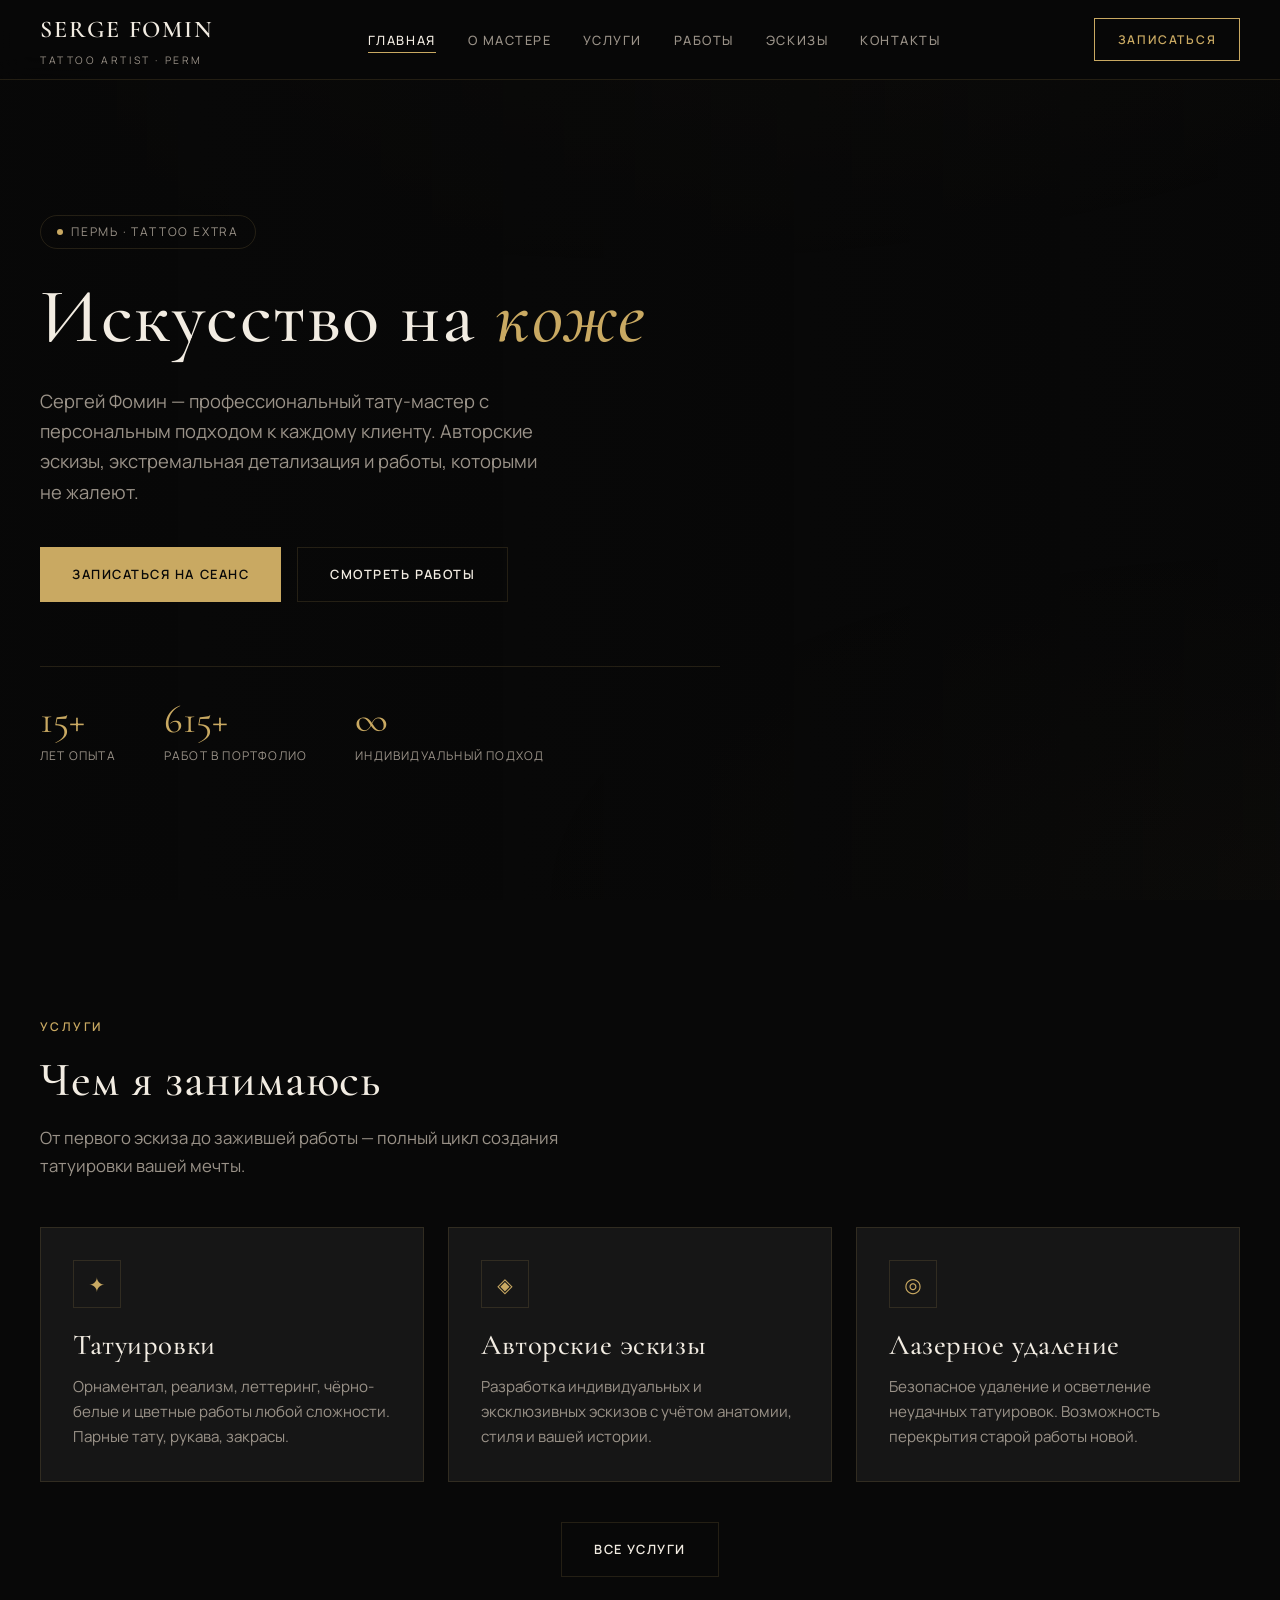
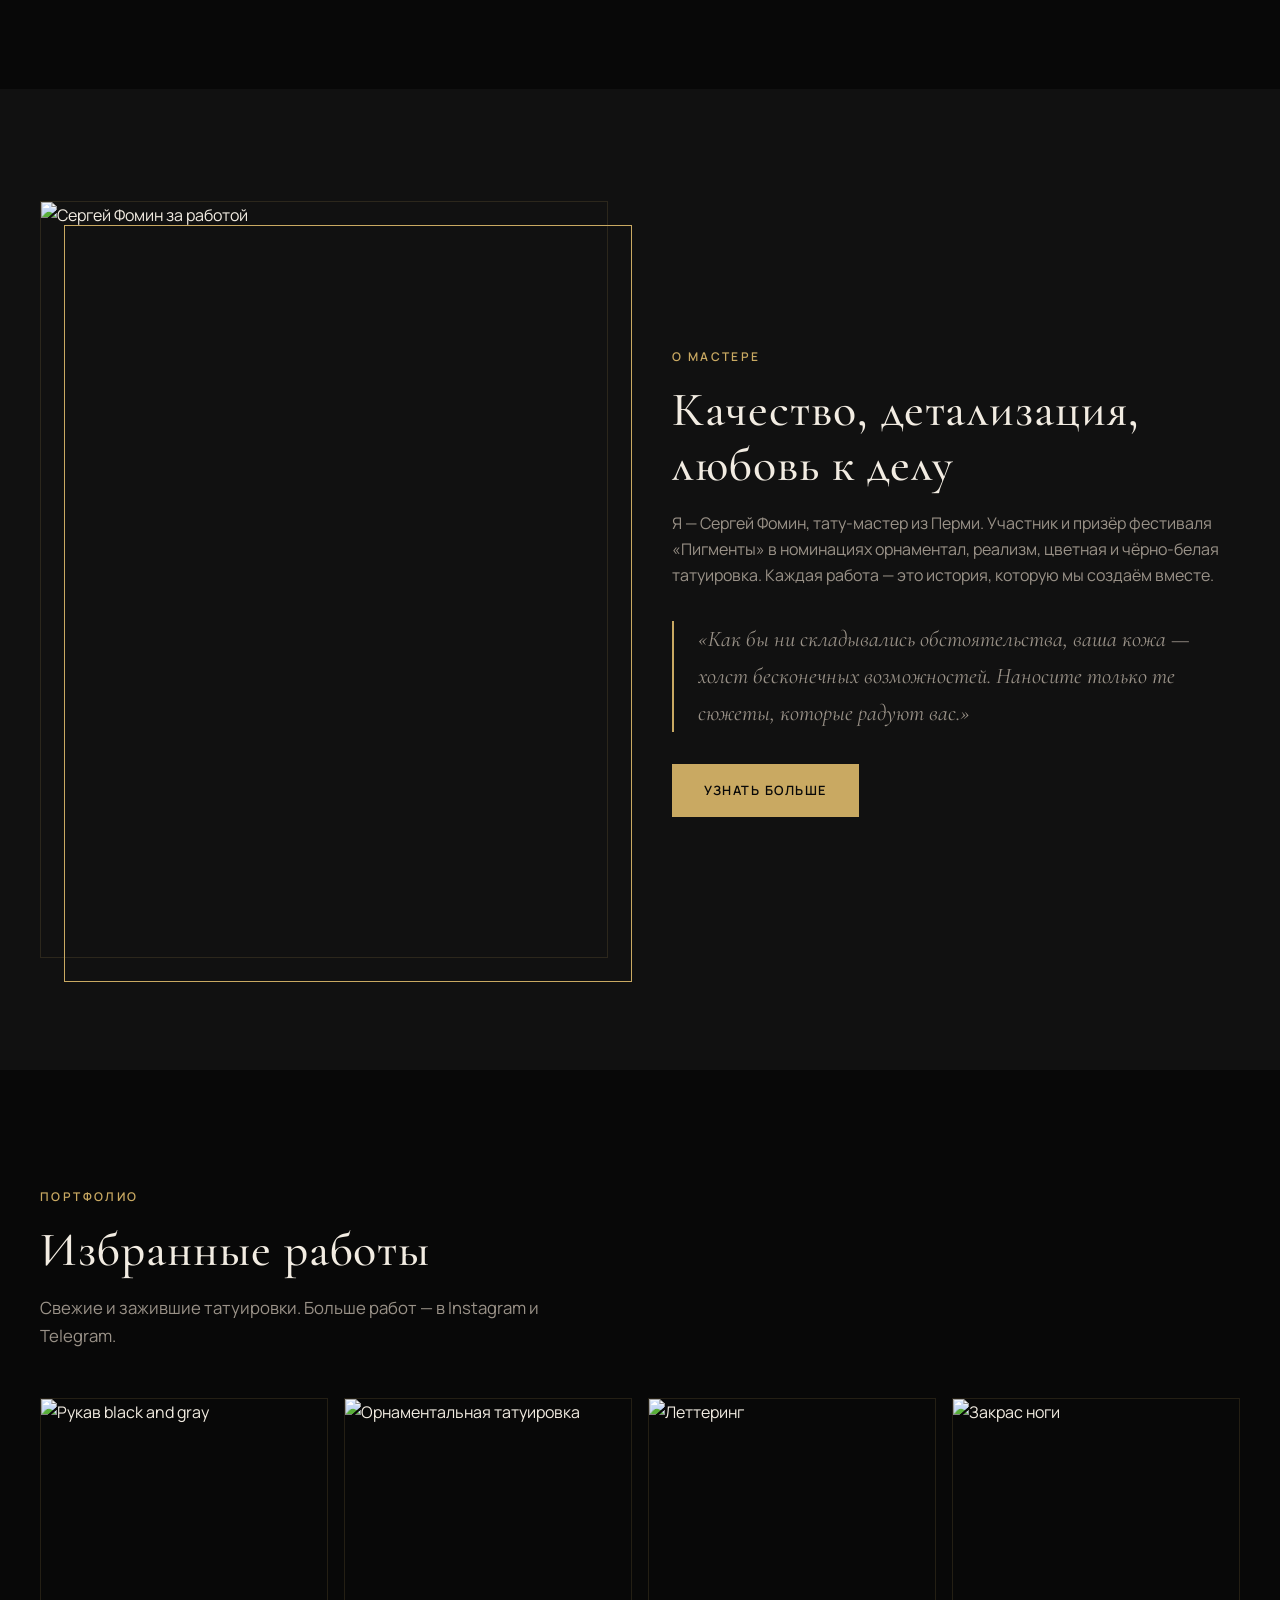
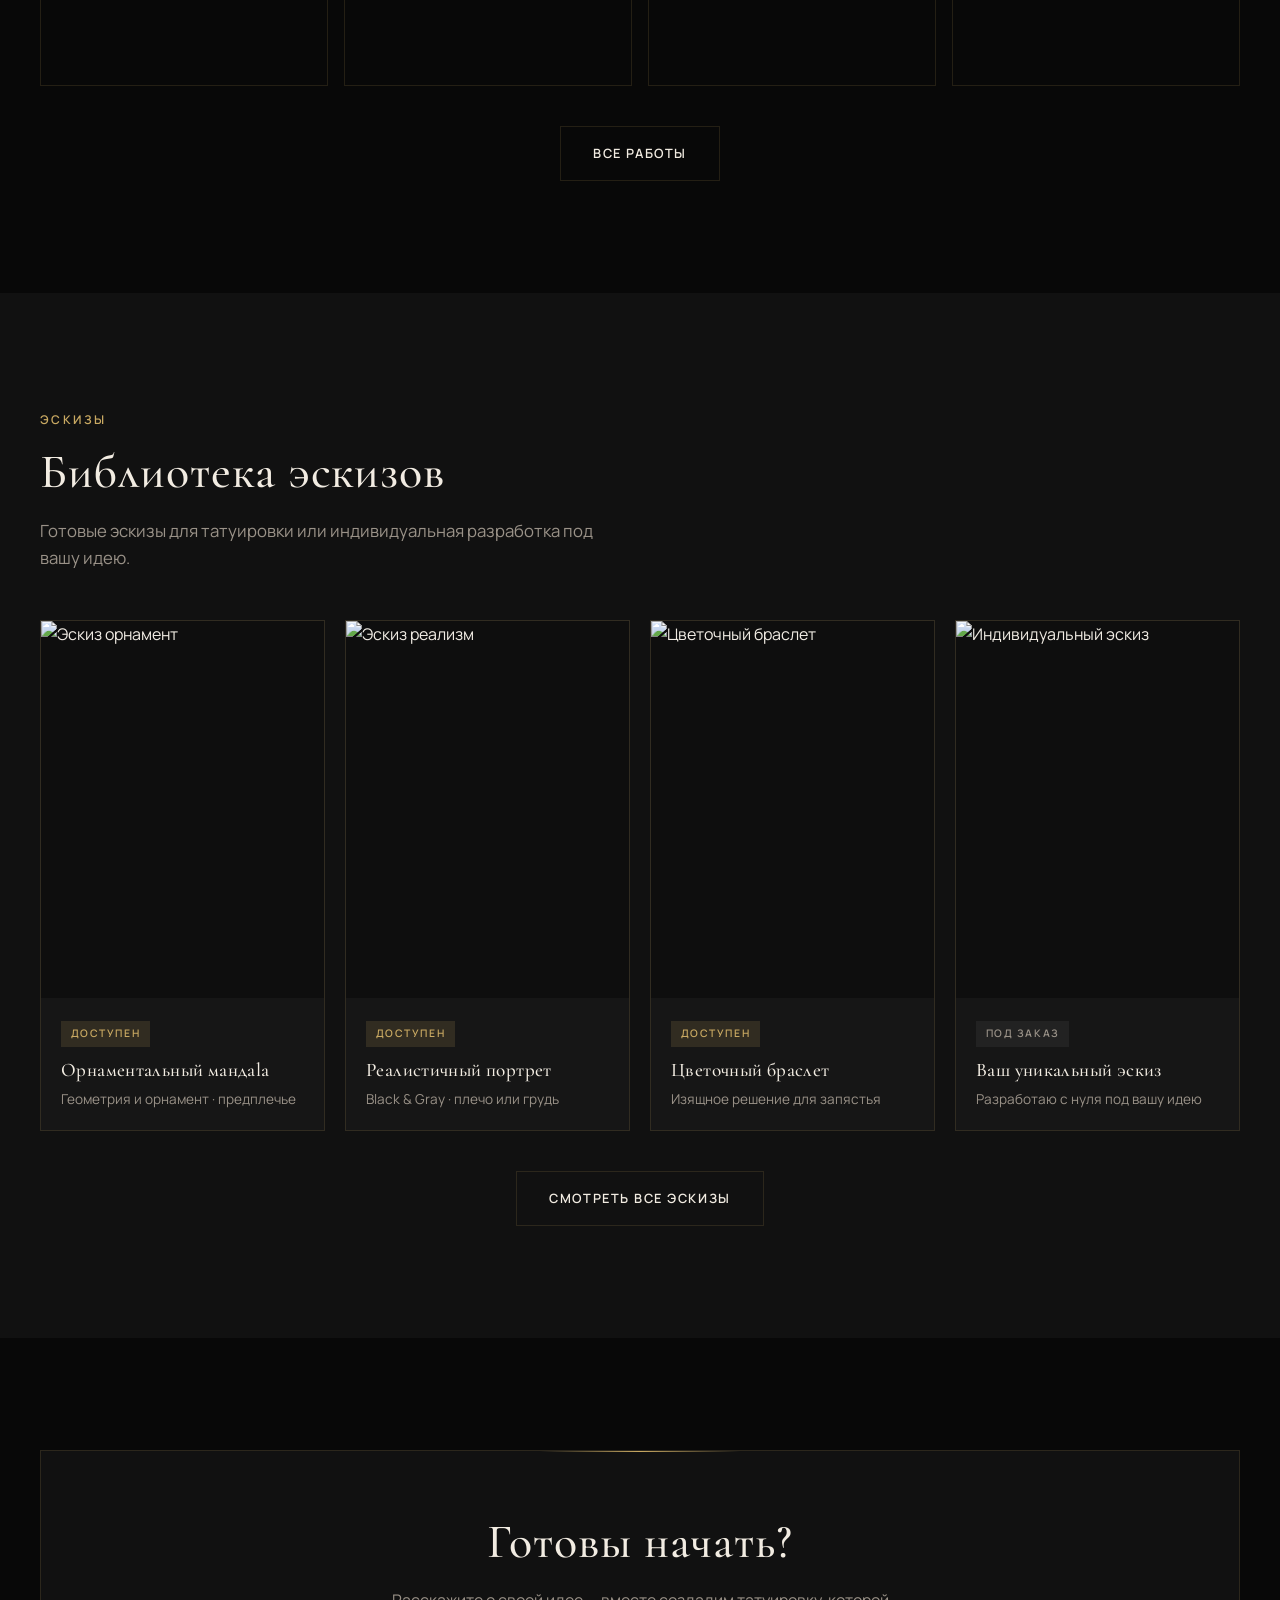
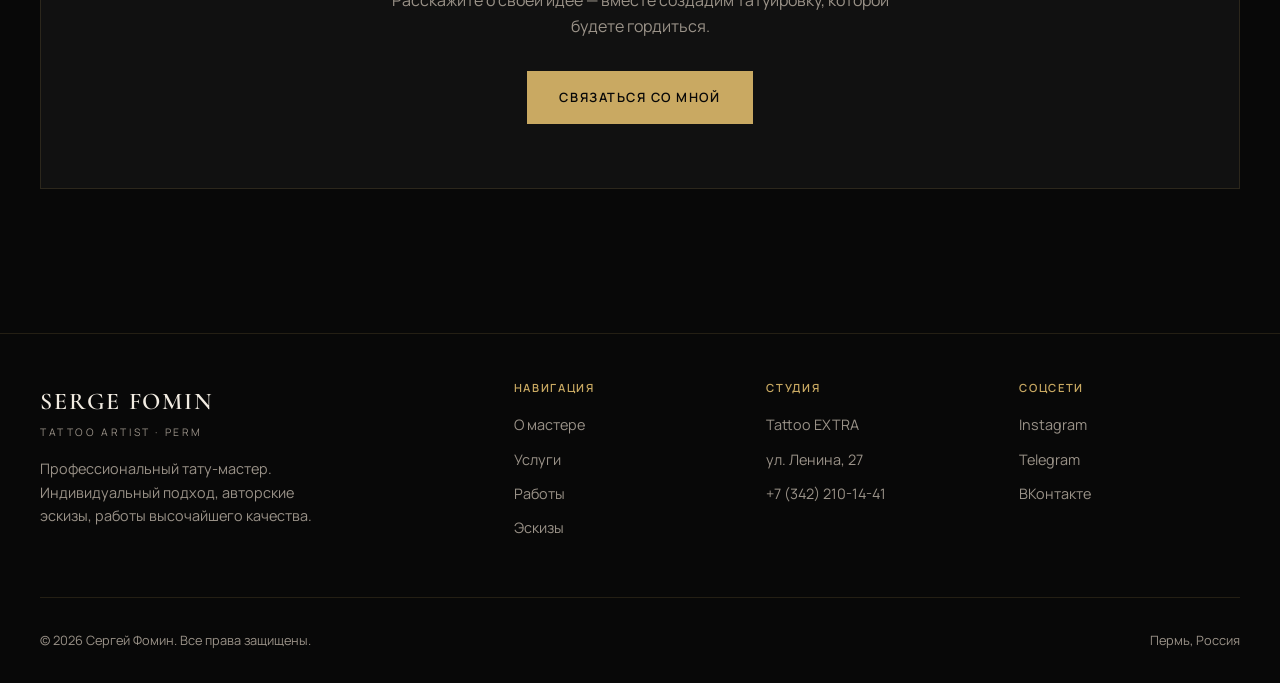
==== index.html @ ffbc303b "Add multi-page portfolio site for tattoo artist Serge Fomin Create a professional static website for" ====
<!DOCTYPE html>
<html lang="ru">
<head>
  <meta charset="UTF-8">
  <meta name="viewport" content="width=device-width, initial-scale=1.0">
  <meta name="description" content="Сергей Фомин — профессиональный тату-мастер в Перми. Индивидуальные эскизы, татуировки любой сложности, лазерное удаление. Студия Tattoo EXTRA.">
  <title>Сергей Фомин — Тату-мастер | Пермь</title>
  <link rel="preconnect" href="https://fonts.googleapis.com">
  <link rel="preconnect" href="https://fonts.gstatic.com" crossorigin>
  <link href="https://fonts.googleapis.com/css2?family=Cormorant+Garamond:ital,wght@0,400;0,500;0,600;1,400&family=Manrope:wght@400;500;600;700&display=swap" rel="stylesheet">
  <link rel="stylesheet" href="css/style.css">
</head>
<body>

  <header class="site-header">
    <div class="container">
      <a href="index.html" class="logo">
        <span class="logo-name">Serge Fomin</span>
        <span class="logo-tagline">Tattoo Artist · Perm</span>
      </a>
      <nav>
        <button class="nav-toggle" aria-label="Меню">
          <span></span><span></span><span></span>
        </button>
        <ul class="nav-list">
          <li><a href="index.html" class="active">Главная</a></li>
          <li><a href="about.html">О мастере</a></li>
          <li><a href="services.html">Услуги</a></li>
          <li><a href="portfolio.html">Работы</a></li>
          <li><a href="sketches.html">Эскизы</a></li>
          <li><a href="contact.html">Контакты</a></li>
        </ul>
      </nav>
      <a href="contact.html" class="header-cta">Записаться</a>
    </div>
  </header>

  <section class="hero">
    <div class="hero-bg">
      <img src="https://images.unsplash.com/photo-1598371839696-5c5bb00bc9b4?w=1920&q=80" alt="Татуировка в процессе">
    </div>
    <div class="container">
      <div class="hero-content fade-in">
        <div class="hero-badge">Пермь · Tattoo EXTRA</div>
        <h1>Искусство на <em>коже</em></h1>
        <p class="hero-text">
          Сергей Фомин — профессиональный тату-мастер с персональным подходом к каждому клиенту.
          Авторские эскизы, экстремальная детализация и работы, которыми не жалеют.
        </p>
        <div class="hero-actions">
          <a href="contact.html" class="btn btn-primary">Записаться на сеанс</a>
          <a href="portfolio.html" class="btn btn-outline">Смотреть работы</a>
        </div>
        <div class="hero-stats">
          <div>
            <div class="stat-value">15+</div>
            <div class="stat-label">Лет опыта</div>
          </div>
          <div>
            <div class="stat-value">615+</div>
            <div class="stat-label">Работ в портфолио</div>
          </div>
          <div>
            <div class="stat-value">∞</div>
            <div class="stat-label">Индивидуальный подход</div>
          </div>
        </div>
      </div>
    </div>
  </section>

  <section class="section">
    <div class="container">
      <div class="section-header fade-in">
        <span class="section-label">Услуги</span>
        <h2>Чем я занимаюсь</h2>
        <p>От первого эскиза до зажившей работы — полный цикл создания татуировки вашей мечты.</p>
      </div>
      <div class="grid-3">
        <article class="card fade-in">
          <div class="card-icon">✦</div>
          <h3>Татуировки</h3>
          <p>Орнаментал, реализм, леттеринг, чёрно-белые и цветные работы любой сложности. Парные тату, рукава, закрасы.</p>
        </article>
        <article class="card fade-in">
          <div class="card-icon">◈</div>
          <h3>Авторские эскизы</h3>
          <p>Разработка индивидуальных и эксклюзивных эскизов с учётом анатомии, стиля и вашей истории.</p>
        </article>
        <article class="card fade-in">
          <div class="card-icon">◎</div>
          <h3>Лазерное удаление</h3>
          <p>Безопасное удаление и осветление неудачных татуировок. Возможность перекрытия старой работы новой.</p>
        </article>
      </div>
      <div style="text-align: center; margin-top: 2.5rem;">
        <a href="services.html" class="btn btn-outline">Все услуги</a>
      </div>
    </div>
  </section>

  <section class="section" style="background: var(--bg-elevated);">
    <div class="container">
      <div class="split-section">
        <div class="split-image fade-in">
          <img src="https://images.unsplash.com/photo-1611501275019-899b78365de5?w=800&q=80" alt="Сергей Фомин за работой">
        </div>
        <div class="split-content fade-in">
          <span class="section-label">О мастере</span>
          <h2>Качество, детализация, любовь к делу</h2>
          <p style="color: var(--text-muted); margin-top: 1rem;">
            Я — Сергей Фомин, тату-мастер из Перми. Участник и призёр фестиваля «Пигменты» в номинациях
            орнаментал, реализм, цветная и чёрно-белая татуировка. Каждая работа — это история,
            которую мы создаём вместе.
          </p>
          <blockquote class="quote">
            «Как бы ни складывались обстоятельства, ваша кожа — холст бесконечных возможностей.
            Наносите только те сюжеты, которые радуют вас.»
          </blockquote>
          <a href="about.html" class="btn btn-primary">Узнать больше</a>
        </div>
      </div>
    </div>
  </section>

  <section class="section">
    <div class="container">
      <div class="section-header fade-in">
        <span class="section-label">Портфолио</span>
        <h2>Избранные работы</h2>
        <p>Свежие и зажившие татуировки. Больше работ — в Instagram и Telegram.</p>
      </div>
      <div class="gallery-grid">
        <div class="gallery-item fade-in" data-lightbox data-caption="Рукав · Black & Gray">
          <img src="https://images.unsplash.com/photo-1562962230-16e4523f36e6?w=600&q=80" alt="Рукав black and gray">
          <div class="gallery-overlay">
            <span class="gallery-tag">Black & Gray</span>
            <span class="gallery-title">Рукав</span>
          </div>
        </div>
        <div class="gallery-item fade-in" data-lightbox data-caption="Орнаментал · Детализация">
          <img src="https://images.unsplash.com/photo-1590246814883-4842a0c1d0b0?w=600&q=80" alt="Орнаментальная татуировка">
          <div class="gallery-overlay">
            <span class="gallery-tag">Орнаментал</span>
            <span class="gallery-title">Экстремальная детализация</span>
          </div>
        </div>
        <div class="gallery-item fade-in" data-lightbox data-caption="Леттеринг · Имена">
          <img src="https://images.unsplash.com/photo-1598371839696-5c5bb00bc9b4?w=600&q=80" alt="Леттеринг">
          <div class="gallery-overlay">
            <span class="gallery-tag">Lettering</span>
            <span class="gallery-title">Именные надписи</span>
          </div>
        </div>
        <div class="gallery-item fade-in" data-lightbox data-caption="Закрас · Cover-up">
          <img src="https://images.unsplash.com/photo-1611501275019-899b78365de5?w=600&q=80" alt="Закрас ноги">
          <div class="gallery-overlay">
            <span class="gallery-tag">Cover-up</span>
            <span class="gallery-title">Атмосферный закрас</span>
          </div>
        </div>
      </div>
      <div style="text-align: center; margin-top: 2.5rem;">
        <a href="portfolio.html" class="btn btn-outline">Все работы</a>
      </div>
    </div>
  </section>

  <section class="section" style="background: var(--bg-elevated);">
    <div class="container">
      <div class="section-header fade-in">
        <span class="section-label">Эскизы</span>
        <h2>Библиотека эскизов</h2>
        <p>Готовые эскизы для татуировки или индивидуальная разработка под вашу идею.</p>
      </div>
      <div class="grid-4">
        <article class="sketch-card fade-in">
          <div class="sketch-card-image">
            <img src="https://images.unsplash.com/photo-1578632767115-351597cf2477?w=400&q=80" alt="Эскиз орнамент">
          </div>
          <div class="sketch-card-body">
            <span class="sketch-status available">Доступен</span>
            <h3>Орнаментальный мандala</h3>
            <p>Геометрия и орнамент · предплечье</p>
          </div>
        </article>
        <article class="sketch-card fade-in">
          <div class="sketch-card-image">
            <img src="https://images.unsplash.com/photo-1618005182384-a83a8bd57fbe?w=400&q=80" alt="Эскиз реализм">
          </div>
          <div class="sketch-card-body">
            <span class="sketch-status available">Доступен</span>
            <h3>Реалистичный портрет</h3>
            <p>Black & Gray · плечо или грудь</p>
          </div>
        </article>
        <article class="sketch-card fade-in">
          <div class="sketch-card-image">
            <img src="https://images.unsplash.com/photo-1558618666-fcd25c85cd64?w=400&q=80" alt="Цветочный браслет">
          </div>
          <div class="sketch-card-body">
            <span class="sketch-status available">Доступен</span>
            <h3>Цветочный браслет</h3>
            <p>Изящное решение для запястья</p>
          </div>
        </article>
        <article class="sketch-card fade-in">
          <div class="sketch-card-image">
            <img src="https://images.unsplash.com/photo-1635070041078-e363dbe005cb?w=400&q=80" alt="Индивидуальный эскиз">
          </div>
          <div class="sketch-card-body">
            <span class="sketch-status custom">Под заказ</span>
            <h3>Ваш уникальный эскиз</h3>
            <p>Разработаю с нуля под вашу идею</p>
          </div>
        </article>
      </div>
      <div style="text-align: center; margin-top: 2.5rem;">
        <a href="sketches.html" class="btn btn-outline">Смотреть все эскизы</a>
      </div>
    </div>
  </section>

  <section class="section">
    <div class="container">
      <div class="cta-banner fade-in">
        <h2>Готовы начать?</h2>
        <p>Расскажите о своей идее — вместе создадим татуировку, которой будете гордиться.</p>
        <a href="contact.html" class="btn btn-primary">Связаться со мной</a>
      </div>
    </div>
  </section>

  <footer class="site-footer">
    <div class="container">
      <div class="footer-grid">
        <div class="footer-brand">
          <a href="index.html" class="logo">
            <span class="logo-name">Serge Fomin</span>
            <span class="logo-tagline">Tattoo Artist · Perm</span>
          </a>
          <p>Профессиональный тату-мастер. Индивидуальный подход, авторские эскизы, работы высочайшего качества.</p>
        </div>
        <div class="footer-col">
          <h4>Навигация</h4>
          <ul>
            <li><a href="about.html">О мастере</a></li>
            <li><a href="services.html">Услуги</a></li>
            <li><a href="portfolio.html">Работы</a></li>
            <li><a href="sketches.html">Эскизы</a></li>
          </ul>
        </div>
        <div class="footer-col">
          <h4>Студия</h4>
          <ul>
            <li><a href="contact.html">Tattoo EXTRA</a></li>
            <li><a href="contact.html">ул. Ленина, 27</a></li>
            <li><a href="tel:+73422101441">+7 (342) 210-14-41</a></li>
          </ul>
        </div>
        <div class="footer-col">
          <h4>Соцсети</h4>
          <ul>
            <li><a href="https://www.instagram.com/sergio_fom" target="_blank" rel="noopener">Instagram</a></li>
            <li><a href="https://t.me/sergio_fom_tattoos" target="_blank" rel="noopener">Telegram</a></li>
            <li><a href="https://m.vk.ru/sergio_fom" target="_blank" rel="noopener">ВКонтакте</a></li>
          </ul>
        </div>
      </div>
      <div class="footer-bottom">
        <span>© 2026 Сергей Фомин. Все права защищены.</span>
        <span>Пермь, Россия</span>
      </div>
    </div>
  </footer>

  <div id="lightbox" class="lightbox">
    <button class="lightbox-close" aria-label="Закрыть">×</button>
    <img src="" alt="">
    <p class="lightbox-caption"></p>
  </div>

  <script src="js/main.js"></script>
</body>
</html>
---- css/style.css ----
/* Serge Fomin — Tattoo Artist Portfolio */

:root {
  --bg: #080808;
  --bg-elevated: #111111;
  --bg-card: #161616;
  --text: #f2ece2;
  --text-muted: #9a9288;
  --accent: #c9a962;
  --accent-light: #dfc88a;
  --accent-dark: #8a7340;
  --border: rgba(201, 169, 98, 0.15);
  --shadow: 0 24px 80px rgba(0, 0, 0, 0.55);
  --radius: 4px;
  --transition: 0.35s cubic-bezier(0.4, 0, 0.2, 1);
  --header-h: 80px;
  --max-w: 1200px;
}

*,
*::before,
*::after {
  box-sizing: border-box;
  margin: 0;
  padding: 0;
}

html {
  scroll-behavior: smooth;
}

body {
  font-family: "Manrope", system-ui, sans-serif;
  background: var(--bg);
  color: var(--text);
  line-height: 1.65;
  font-size: 16px;
  overflow-x: hidden;
}

body::before {
  content: "";
  position: fixed;
  inset: 0;
  background:
    radial-gradient(ellipse 80% 50% at 50% -20%, rgba(201, 169, 98, 0.08), transparent),
    radial-gradient(ellipse 60% 40% at 100% 100%, rgba(201, 169, 98, 0.04), transparent);
  pointer-events: none;
  z-index: -1;
}

img {
  max-width: 100%;
  height: auto;
  display: block;
}

a {
  color: inherit;
  text-decoration: none;
  transition: color var(--transition);
}

a:hover {
  color: var(--accent);
}

h1, h2, h3, h4 {
  font-family: "Cormorant Garamond", Georgia, serif;
  font-weight: 500;
  line-height: 1.15;
  letter-spacing: 0.02em;
}

h1 { font-size: clamp(2.8rem, 6vw, 5rem); }
h2 { font-size: clamp(2rem, 4vw, 3rem); }
h3 { font-size: clamp(1.4rem, 2.5vw, 1.8rem); }

.container {
  width: min(100% - 2.5rem, var(--max-w));
  margin-inline: auto;
}

.section {
  padding: clamp(4rem, 10vw, 7rem) 0;
}

.section-label {
  display: inline-block;
  font-size: 0.75rem;
  font-weight: 600;
  letter-spacing: 0.2em;
  text-transform: uppercase;
  color: var(--accent);
  margin-bottom: 1rem;
}

.section-header {
  margin-bottom: 3rem;
}

.section-header p {
  color: var(--text-muted);
  max-width: 560px;
  margin-top: 1rem;
  font-size: 1.05rem;
}

/* Header */
.site-header {
  position: fixed;
  top: 0;
  left: 0;
  right: 0;
  z-index: 1000;
  height: var(--header-h);
  display: flex;
  align-items: center;
  background: rgba(8, 8, 8, 0.85);
  backdrop-filter: blur(16px);
  border-bottom: 1px solid var(--border);
  transition: background var(--transition);
}

.site-header .container {
  display: flex;
  align-items: center;
  justify-content: space-between;
  gap: 2rem;
}

.logo {
  display: flex;
  flex-direction: column;
  gap: 0.1rem;
}

.logo-name {
  font-family: "Cormorant Garamond", serif;
  font-size: 1.5rem;
  font-weight: 600;
  letter-spacing: 0.08em;
  text-transform: uppercase;
}

.logo-tagline {
  font-size: 0.65rem;
  letter-spacing: 0.25em;
  text-transform: uppercase;
  color: var(--text-muted);
}

.nav-list {
  display: flex;
  align-items: center;
  gap: 2rem;
  list-style: none;
}

.nav-list a {
  font-size: 0.8rem;
  font-weight: 500;
  letter-spacing: 0.12em;
  text-transform: uppercase;
  color: var(--text-muted);
  position: relative;
}

.nav-list a::after {
  content: "";
  position: absolute;
  bottom: -4px;
  left: 0;
  width: 0;
  height: 1px;
  background: var(--accent);
  transition: width var(--transition);
}

.nav-list a:hover,
.nav-list a.active {
  color: var(--text);
}

.nav-list a:hover::after,
.nav-list a.active::after {
  width: 100%;
}

.nav-toggle {
  display: none;
  flex-direction: column;
  gap: 5px;
  background: none;
  border: none;
  cursor: pointer;
  padding: 4px;
}

.nav-toggle span {
  display: block;
  width: 24px;
  height: 1.5px;
  background: var(--text);
  transition: var(--transition);
}

.header-cta {
  display: inline-flex;
  align-items: center;
  gap: 0.5rem;
  padding: 0.65rem 1.4rem;
  background: transparent;
  border: 1px solid var(--accent);
  color: var(--accent);
  font-size: 0.75rem;
  font-weight: 600;
  letter-spacing: 0.15em;
  text-transform: uppercase;
  transition: all var(--transition);
}

.header-cta:hover {
  background: var(--accent);
  color: var(--bg);
}

/* Hero */
.hero {
  min-height: 100vh;
  display: flex;
  align-items: center;
  padding-top: var(--header-h);
  position: relative;
  overflow: hidden;
}

.hero-bg {
  position: absolute;
  inset: 0;
  z-index: -1;
}

.hero-bg img {
  width: 100%;
  height: 100%;
  object-fit: cover;
  opacity: 0.35;
}

.hero-bg::after {
  content: "";
  position: absolute;
  inset: 0;
  background: linear-gradient(
    to right,
    rgba(8, 8, 8, 0.95) 0%,
    rgba(8, 8, 8, 0.7) 50%,
    rgba(8, 8, 8, 0.4) 100%
  );
}

.hero-content {
  max-width: 680px;
}

.hero-badge {
  display: inline-flex;
  align-items: center;
  gap: 0.5rem;
  padding: 0.4rem 1rem;
  border: 1px solid var(--border);
  border-radius: 100px;
  font-size: 0.75rem;
  letter-spacing: 0.15em;
  text-transform: uppercase;
  color: var(--text-muted);
  margin-bottom: 1.5rem;
}

.hero-badge::before {
  content: "";
  width: 6px;
  height: 6px;
  border-radius: 50%;
  background: var(--accent);
}

.hero h1 {
  margin-bottom: 1.5rem;
}

.hero h1 em {
  font-style: italic;
  color: var(--accent);
}

.hero-text {
  font-size: 1.15rem;
  color: var(--text-muted);
  margin-bottom: 2.5rem;
  max-width: 520px;
}

.hero-actions {
  display: flex;
  flex-wrap: wrap;
  gap: 1rem;
}

.btn {
  display: inline-flex;
  align-items: center;
  justify-content: center;
  gap: 0.5rem;
  padding: 1rem 2rem;
  font-size: 0.8rem;
  font-weight: 600;
  letter-spacing: 0.12em;
  text-transform: uppercase;
  border: none;
  cursor: pointer;
  transition: all var(--transition);
}

.btn-primary {
  background: var(--accent);
  color: var(--bg);
}

.btn-primary:hover {
  background: var(--accent-light);
  color: var(--bg);
}

.btn-outline {
  background: transparent;
  border: 1px solid var(--border);
  color: var(--text);
}

.btn-outline:hover {
  border-color: var(--accent);
  color: var(--accent);
}

.hero-stats {
  display: flex;
  gap: 3rem;
  margin-top: 4rem;
  padding-top: 2rem;
  border-top: 1px solid var(--border);
}

.stat-value {
  font-family: "Cormorant Garamond", serif;
  font-size: 2.5rem;
  color: var(--accent);
  line-height: 1;
}

.stat-label {
  font-size: 0.75rem;
  color: var(--text-muted);
  letter-spacing: 0.1em;
  text-transform: uppercase;
  margin-top: 0.4rem;
}

/* Cards & Grid */
.grid-2 {
  display: grid;
  grid-template-columns: repeat(2, 1fr);
  gap: 2rem;
}

.grid-3 {
  display: grid;
  grid-template-columns: repeat(3, 1fr);
  gap: 1.5rem;
}

.grid-4 {
  display: grid;
  grid-template-columns: repeat(4, 1fr);
  gap: 1.25rem;
}

.card {
  background: var(--bg-card);
  border: 1px solid var(--border);
  padding: 2rem;
  transition: all var(--transition);
}

.card:hover {
  border-color: rgba(201, 169, 98, 0.35);
  transform: translateY(-4px);
}

.card-icon {
  width: 48px;
  height: 48px;
  display: flex;
  align-items: center;
  justify-content: center;
  border: 1px solid var(--border);
  color: var(--accent);
  margin-bottom: 1.25rem;
  font-size: 1.25rem;
}

.card h3 {
  margin-bottom: 0.75rem;
}

.card p {
  color: var(--text-muted);
  font-size: 0.95rem;
}

/* Service cards */
.service-card {
  position: relative;
  overflow: hidden;
  padding: 0;
  border: none;
  background: var(--bg-card);
}

.service-card-image {
  aspect-ratio: 4/3;
  overflow: hidden;
}

.service-card-image img {
  width: 100%;
  height: 100%;
  object-fit: cover;
  transition: transform 0.6s ease;
}

.service-card:hover .service-card-image img {
  transform: scale(1.06);
}

.service-card-body {
  padding: 1.75rem;
  border: 1px solid var(--border);
  border-top: none;
}

.service-card-body h3 {
  margin-bottom: 0.5rem;
}

.service-card-body p {
  color: var(--text-muted);
  font-size: 0.9rem;
}

/* Gallery */
.gallery-grid {
  display: grid;
  grid-template-columns: repeat(auto-fill, minmax(280px, 1fr));
  gap: 1rem;
}

.gallery-item {
  position: relative;
  aspect-ratio: 1;
  overflow: hidden;
  cursor: pointer;
  border: 1px solid var(--border);
}

.gallery-item img {
  width: 100%;
  height: 100%;
  object-fit: cover;
  transition: transform 0.5s ease;
}

.gallery-item:hover img {
  transform: scale(1.08);
}

.gallery-overlay {
  position: absolute;
  inset: 0;
  background: linear-gradient(to top, rgba(8, 8, 8, 0.9), transparent 60%);
  display: flex;
  flex-direction: column;
  justify-content: flex-end;
  padding: 1.25rem;
  opacity: 0;
  transition: opacity var(--transition);
}

.gallery-item:hover .gallery-overlay {
  opacity: 1;
}

.gallery-tag {
  font-size: 0.7rem;
  letter-spacing: 0.15em;
  text-transform: uppercase;
  color: var(--accent);
}

.gallery-title {
  font-family: "Cormorant Garamond", serif;
  font-size: 1.2rem;
  margin-top: 0.25rem;
}

/* Filter tabs */
.filter-tabs {
  display: flex;
  flex-wrap: wrap;
  gap: 0.75rem;
  margin-bottom: 2.5rem;
}

.filter-tab {
  padding: 0.55rem 1.25rem;
  background: transparent;
  border: 1px solid var(--border);
  color: var(--text-muted);
  font-size: 0.75rem;
  font-weight: 500;
  letter-spacing: 0.1em;
  text-transform: uppercase;
  cursor: pointer;
  transition: all var(--transition);
}

.filter-tab:hover,
.filter-tab.active {
  border-color: var(--accent);
  color: var(--accent);
  background: rgba(201, 169, 98, 0.08);
}

/* About split */
.split-section {
  display: grid;
  grid-template-columns: 1fr 1fr;
  gap: 4rem;
  align-items: center;
}

.split-image {
  position: relative;
}

.split-image img {
  width: 100%;
  aspect-ratio: 3/4;
  object-fit: cover;
  border: 1px solid var(--border);
}

.split-image::before {
  content: "";
  position: absolute;
  top: 1.5rem;
  left: 1.5rem;
  right: -1.5rem;
  bottom: -1.5rem;
  border: 1px solid var(--accent);
  z-index: -1;
}

.split-content .quote {
  font-family: "Cormorant Garamond", serif;
  font-size: 1.4rem;
  font-style: italic;
  color: var(--text-muted);
  border-left: 2px solid var(--accent);
  padding-left: 1.5rem;
  margin: 2rem 0;
}

.feature-list {
  list-style: none;
  margin-top: 2rem;
}

.feature-list li {
  display: flex;
  align-items: flex-start;
  gap: 1rem;
  padding: 0.75rem 0;
  border-bottom: 1px solid var(--border);
  color: var(--text-muted);
}

.feature-list li::before {
  content: "◆";
  color: var(--accent);
  font-size: 0.5rem;
  margin-top: 0.5rem;
}

/* Awards strip */
.awards-strip {
  display: flex;
  flex-wrap: wrap;
  gap: 1rem;
  margin-top: 2rem;
}

.award-badge {
  padding: 0.5rem 1rem;
  border: 1px solid var(--border);
  font-size: 0.75rem;
  letter-spacing: 0.08em;
  color: var(--text-muted);
}

.award-badge strong {
  color: var(--accent);
  font-weight: 600;
}

/* Sketch cards */
.sketch-card {
  background: var(--bg-card);
  border: 1px solid var(--border);
  overflow: hidden;
  transition: all var(--transition);
}

.sketch-card:hover {
  border-color: rgba(201, 169, 98, 0.4);
}

.sketch-card-image {
  aspect-ratio: 3/4;
  overflow: hidden;
  background: #0e0e0e;
}

.sketch-card-image img {
  width: 100%;
  height: 100%;
  object-fit: cover;
  filter: grayscale(20%);
  transition: filter var(--transition);
}

.sketch-card:hover .sketch-card-image img {
  filter: grayscale(0%);
}

.sketch-card-body {
  padding: 1.25rem;
}

.sketch-status {
  display: inline-block;
  font-size: 0.65rem;
  font-weight: 600;
  letter-spacing: 0.15em;
  text-transform: uppercase;
  padding: 0.3rem 0.6rem;
  margin-bottom: 0.75rem;
}

.sketch-status.available {
  background: rgba(201, 169, 98, 0.15);
  color: var(--accent);
}

.sketch-status.custom {
  background: rgba(255, 255, 255, 0.05);
  color: var(--text-muted);
}

.sketch-card h3 {
  font-size: 1.2rem;
  margin-bottom: 0.4rem;
}

.sketch-card p {
  font-size: 0.85rem;
  color: var(--text-muted);
}

/* Process steps */
.process-steps {
  display: grid;
  grid-template-columns: repeat(4, 1fr);
  gap: 0;
  counter-reset: step;
}

.process-step {
  padding: 2rem;
  border: 1px solid var(--border);
  position: relative;
  counter-increment: step;
}

.process-step::before {
  content: counter(step, decimal-leading-zero);
  font-family: "Cormorant Garamond", serif;
  font-size: 2.5rem;
  color: var(--accent);
  opacity: 0.4;
  display: block;
  margin-bottom: 1rem;
}

.process-step h3 {
  font-size: 1.1rem;
  margin-bottom: 0.5rem;
}

.process-step p {
  font-size: 0.85rem;
  color: var(--text-muted);
}

/* Contact */
.contact-grid {
  display: grid;
  grid-template-columns: 1fr 1fr;
  gap: 3rem;
}

.contact-info-block {
  margin-bottom: 2rem;
}

.contact-info-block h3 {
  font-size: 0.75rem;
  letter-spacing: 0.15em;
  text-transform: uppercase;
  color: var(--accent);
  margin-bottom: 0.75rem;
}

.contact-info-block p,
.contact-info-block a {
  font-size: 1.1rem;
}

.contact-info-block .muted {
  color: var(--text-muted);
  font-size: 0.9rem;
  margin-top: 0.25rem;
}

.social-links {
  display: flex;
  gap: 1rem;
  flex-wrap: wrap;
  margin-top: 2rem;
}

.social-link {
  display: inline-flex;
  align-items: center;
  gap: 0.6rem;
  padding: 0.85rem 1.5rem;
  border: 1px solid var(--border);
  font-size: 0.8rem;
  font-weight: 500;
  letter-spacing: 0.08em;
  transition: all var(--transition);
}

.social-link:hover {
  border-color: var(--accent);
  background: rgba(201, 169, 98, 0.08);
  color: var(--text);
}

.social-link svg {
  width: 18px;
  height: 18px;
  fill: currentColor;
}

.contact-form {
  background: var(--bg-card);
  border: 1px solid var(--border);
  padding: 2.5rem;
}

.form-group {
  margin-bottom: 1.25rem;
}

.form-group label {
  display: block;
  font-size: 0.75rem;
  font-weight: 600;
  letter-spacing: 0.1em;
  text-transform: uppercase;
  color: var(--text-muted);
  margin-bottom: 0.5rem;
}

.form-group input,
.form-group textarea,
.form-group select {
  width: 100%;
  padding: 0.85rem 1rem;
  background: var(--bg);
  border: 1px solid var(--border);
  color: var(--text);
  font-family: inherit;
  font-size: 0.95rem;
  transition: border-color var(--transition);
}

.form-group input:focus,
.form-group textarea:focus,
.form-group select:focus {
  outline: none;
  border-color: var(--accent);
}

.form-group textarea {
  min-height: 120px;
  resize: vertical;
}

.form-note {
  font-size: 0.8rem;
  color: var(--text-muted);
  margin-top: 1rem;
}

/* Page hero (inner pages) */
.page-hero {
  padding: calc(var(--header-h) + 4rem) 0 3rem;
  border-bottom: 1px solid var(--border);
}

.page-hero h1 {
  margin-bottom: 1rem;
}

.page-hero p {
  color: var(--text-muted);
  max-width: 600px;
  font-size: 1.1rem;
}

.breadcrumb {
  display: flex;
  gap: 0.5rem;
  font-size: 0.75rem;
  letter-spacing: 0.1em;
  text-transform: uppercase;
  color: var(--text-muted);
  margin-bottom: 1.5rem;
}

.breadcrumb a:hover {
  color: var(--accent);
}

.breadcrumb span {
  color: var(--accent);
}

/* CTA Banner */
.cta-banner {
  background: var(--bg-elevated);
  border: 1px solid var(--border);
  padding: clamp(2.5rem, 6vw, 4rem);
  text-align: center;
  position: relative;
  overflow: hidden;
}

.cta-banner::before {
  content: "";
  position: absolute;
  top: 0;
  left: 50%;
  transform: translateX(-50%);
  width: 200px;
  height: 1px;
  background: linear-gradient(to right, transparent, var(--accent), transparent);
}

.cta-banner h2 {
  margin-bottom: 1rem;
}

.cta-banner p {
  color: var(--text-muted);
  max-width: 500px;
  margin: 0 auto 2rem;
}

/* Footer */
.site-footer {
  border-top: 1px solid var(--border);
  padding: 3rem 0 2rem;
  margin-top: 2rem;
}

.footer-grid {
  display: grid;
  grid-template-columns: 2fr 1fr 1fr 1fr;
  gap: 2rem;
  margin-bottom: 3rem;
}

.footer-brand p {
  color: var(--text-muted);
  font-size: 0.9rem;
  margin-top: 1rem;
  max-width: 280px;
}

.footer-col h4 {
  font-family: "Manrope", sans-serif;
  font-size: 0.7rem;
  font-weight: 600;
  letter-spacing: 0.15em;
  text-transform: uppercase;
  color: var(--accent);
  margin-bottom: 1rem;
}

.footer-col ul {
  list-style: none;
}

.footer-col li {
  margin-bottom: 0.5rem;
}

.footer-col a {
  font-size: 0.9rem;
  color: var(--text-muted);
}

.footer-col a:hover {
  color: var(--text);
}

.footer-bottom {
  display: flex;
  justify-content: space-between;
  align-items: center;
  padding-top: 2rem;
  border-top: 1px solid var(--border);
  font-size: 0.8rem;
  color: var(--text-muted);
}

/* Lightbox */
.lightbox {
  position: fixed;
  inset: 0;
  z-index: 2000;
  background: rgba(0, 0, 0, 0.95);
  display: flex;
  align-items: center;
  justify-content: center;
  opacity: 0;
  visibility: hidden;
  transition: all var(--transition);
}

.lightbox.active {
  opacity: 1;
  visibility: visible;
}

.lightbox img {
  max-width: 90vw;
  max-height: 85vh;
  object-fit: contain;
}

.lightbox-close {
  position: absolute;
  top: 2rem;
  right: 2rem;
  background: none;
  border: 1px solid var(--border);
  color: var(--text);
  width: 48px;
  height: 48px;
  font-size: 1.5rem;
  cursor: pointer;
  transition: all var(--transition);
}

.lightbox-close:hover {
  border-color: var(--accent);
  color: var(--accent);
}

.lightbox-caption {
  position: absolute;
  bottom: 2rem;
  left: 50%;
  transform: translateX(-50%);
  text-align: center;
  color: var(--text-muted);
  font-size: 0.9rem;
}

/* Animations */
.fade-in {
  opacity: 0;
  transform: translateY(24px);
  transition: opacity 0.7s ease, transform 0.7s ease;
}

.fade-in.visible {
  opacity: 1;
  transform: translateY(0);
}

/* Responsive */
@media (max-width: 1024px) {
  .grid-4 { grid-template-columns: repeat(2, 1fr); }
  .process-steps { grid-template-columns: repeat(2, 1fr); }
  .footer-grid { grid-template-columns: repeat(2, 1fr); }
}

@media (max-width: 768px) {
  .nav-toggle { display: flex; }

  .nav-list {
    position: fixed;
    top: var(--header-h);
    left: 0;
    right: 0;
    background: var(--bg);
    flex-direction: column;
    padding: 2rem;
    gap: 1.5rem;
    border-bottom: 1px solid var(--border);
    transform: translateY(-120%);
    opacity: 0;
    visibility: hidden;
    transition: all var(--transition);
  }

  .nav-list.open {
    transform: translateY(0);
    opacity: 1;
    visibility: visible;
  }

  .header-cta { display: none; }

  .grid-2,
  .grid-3,
  .split-section,
  .contact-grid {
    grid-template-columns: 1fr;
  }

  .hero-stats {
    gap: 2rem;
  }

  .process-steps {
    grid-template-columns: 1fr;
  }

  .footer-grid {
    grid-template-columns: 1fr;
  }

  .footer-bottom {
    flex-direction: column;
    gap: 1rem;
    text-align: center;
  }

  .split-image::before {
    display: none;
  }
}
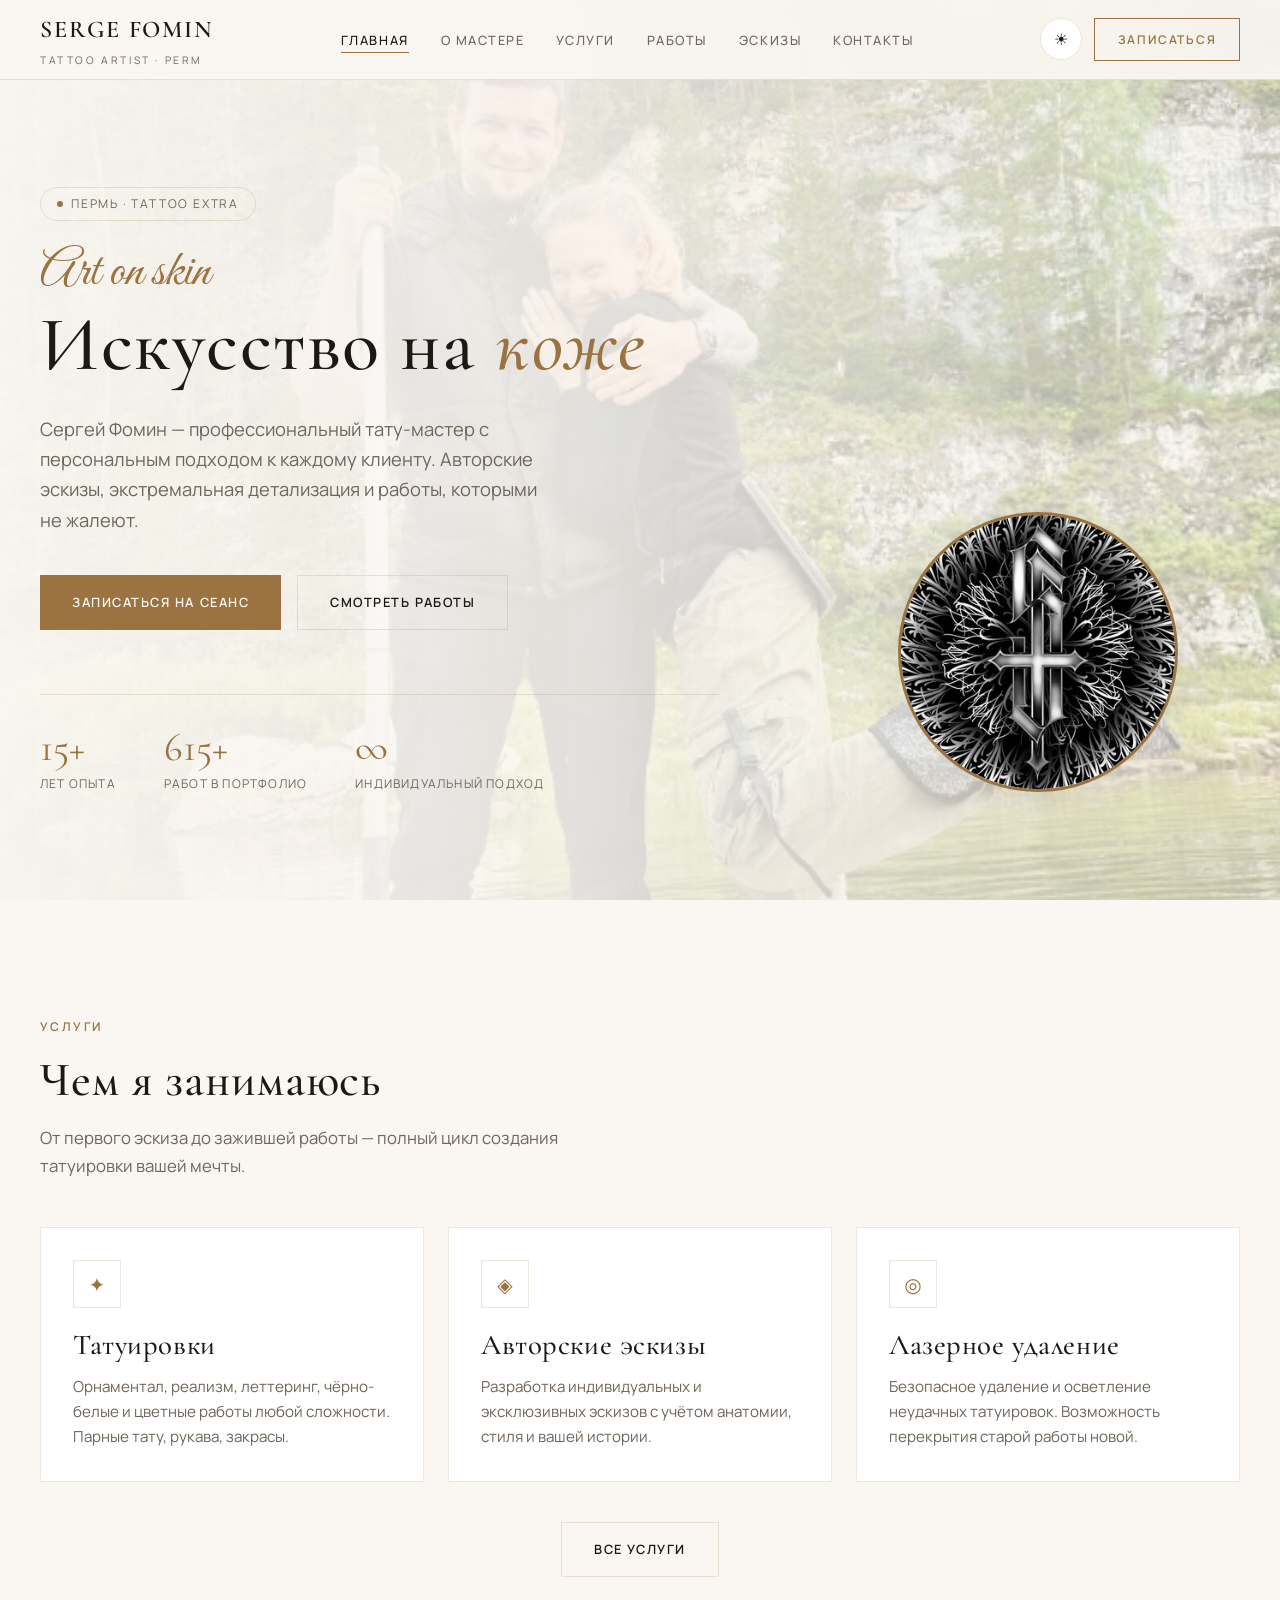
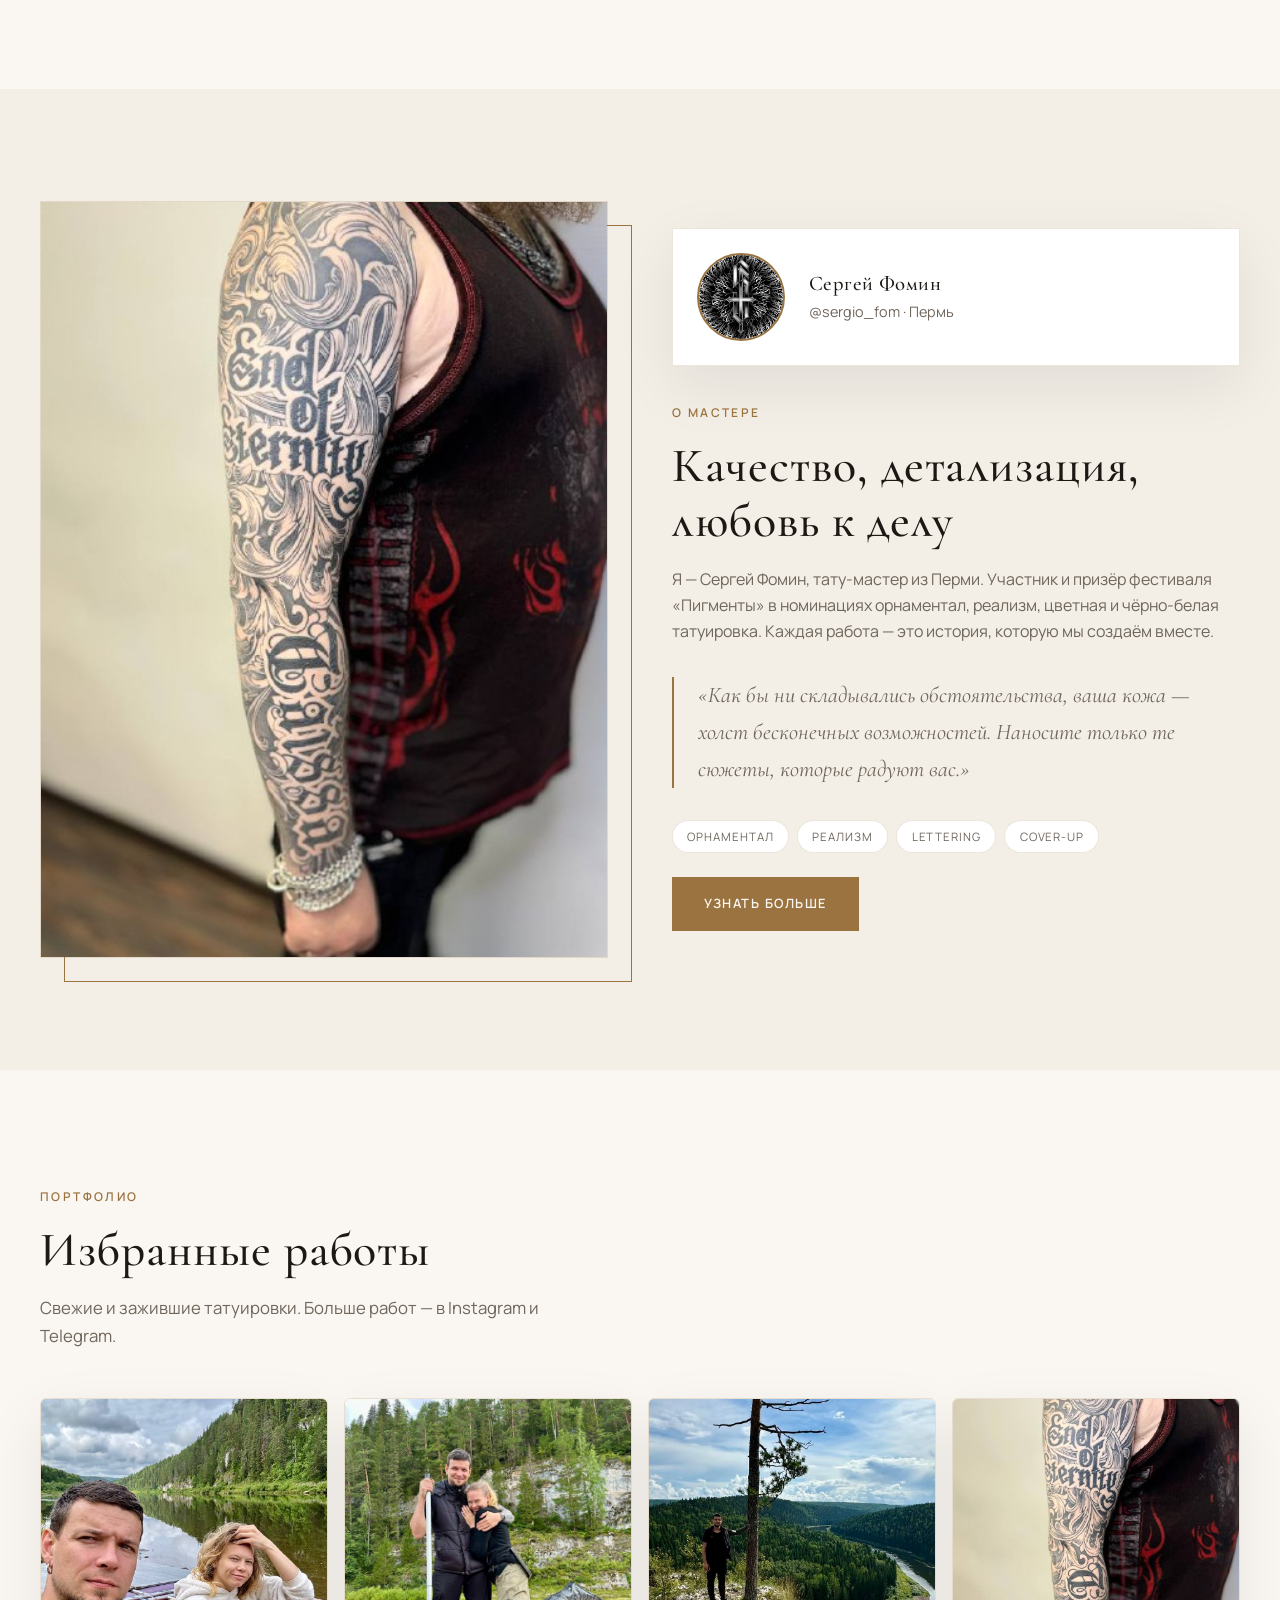
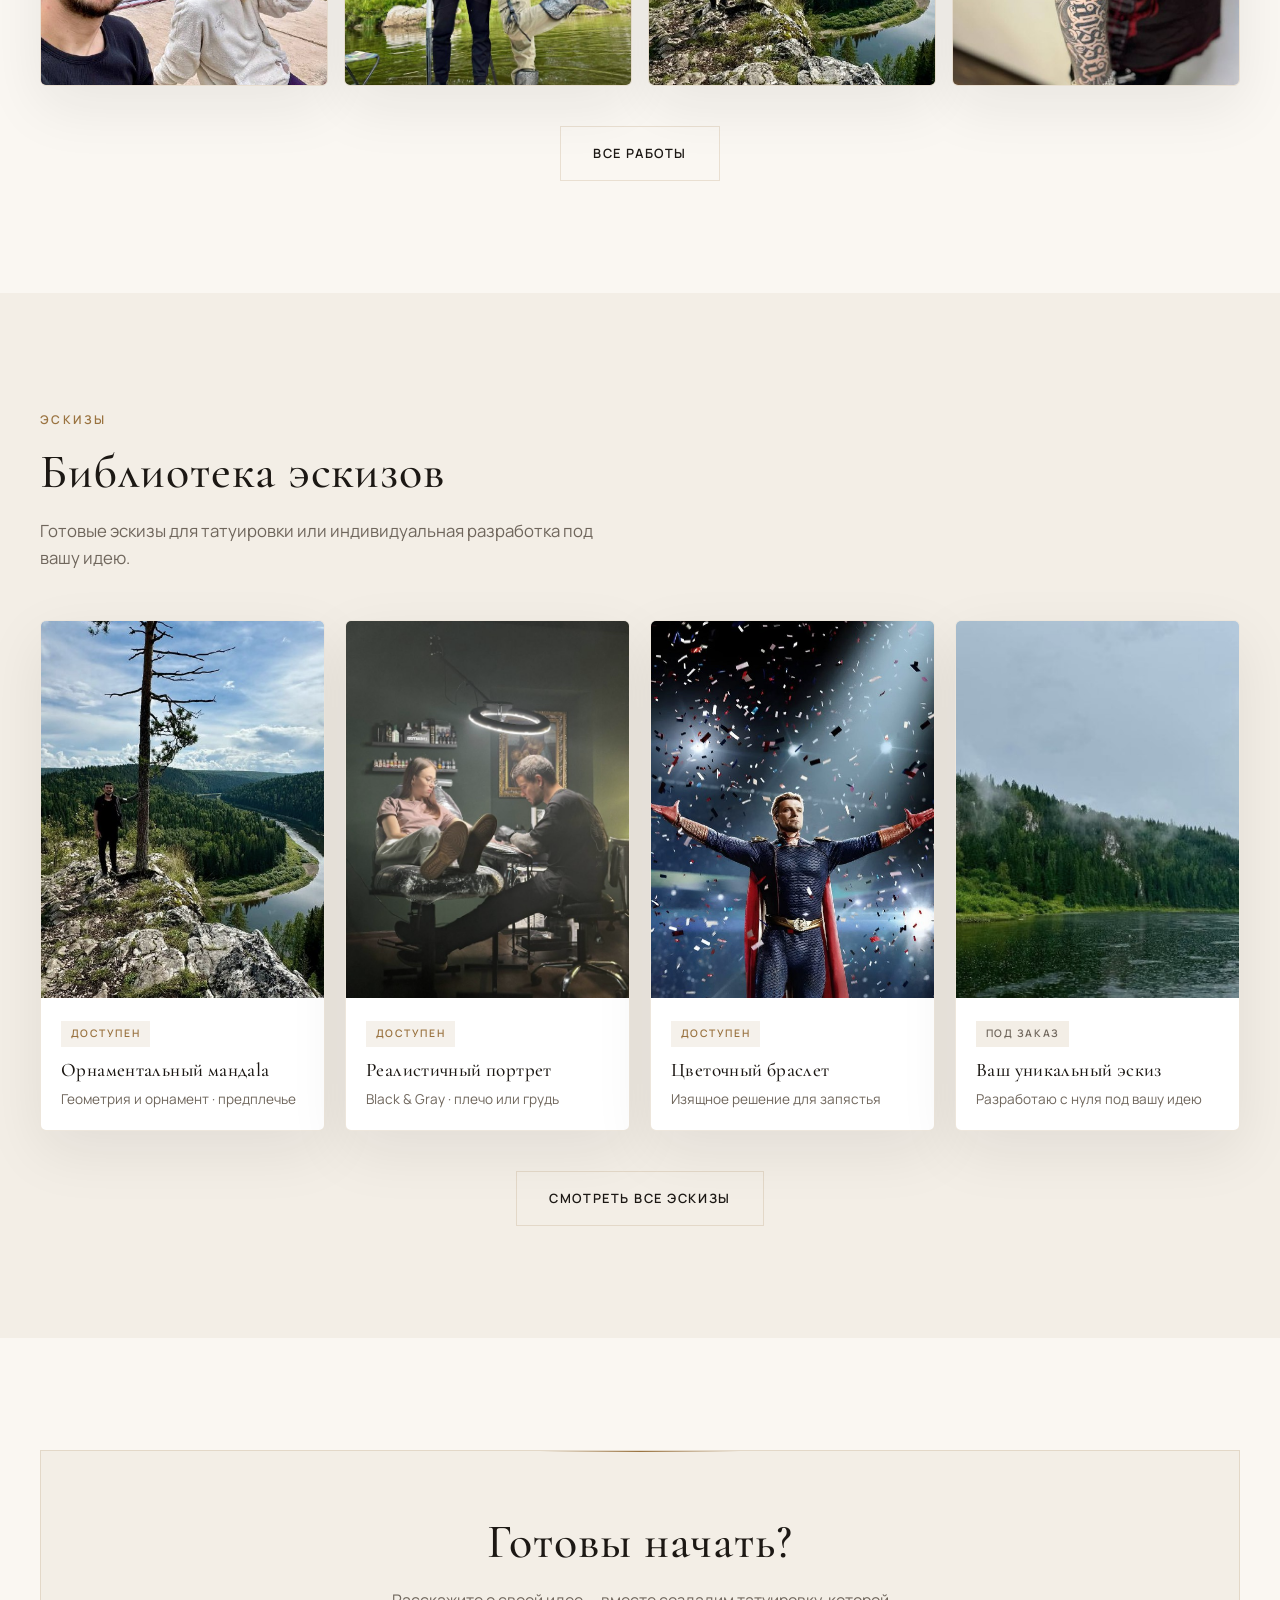
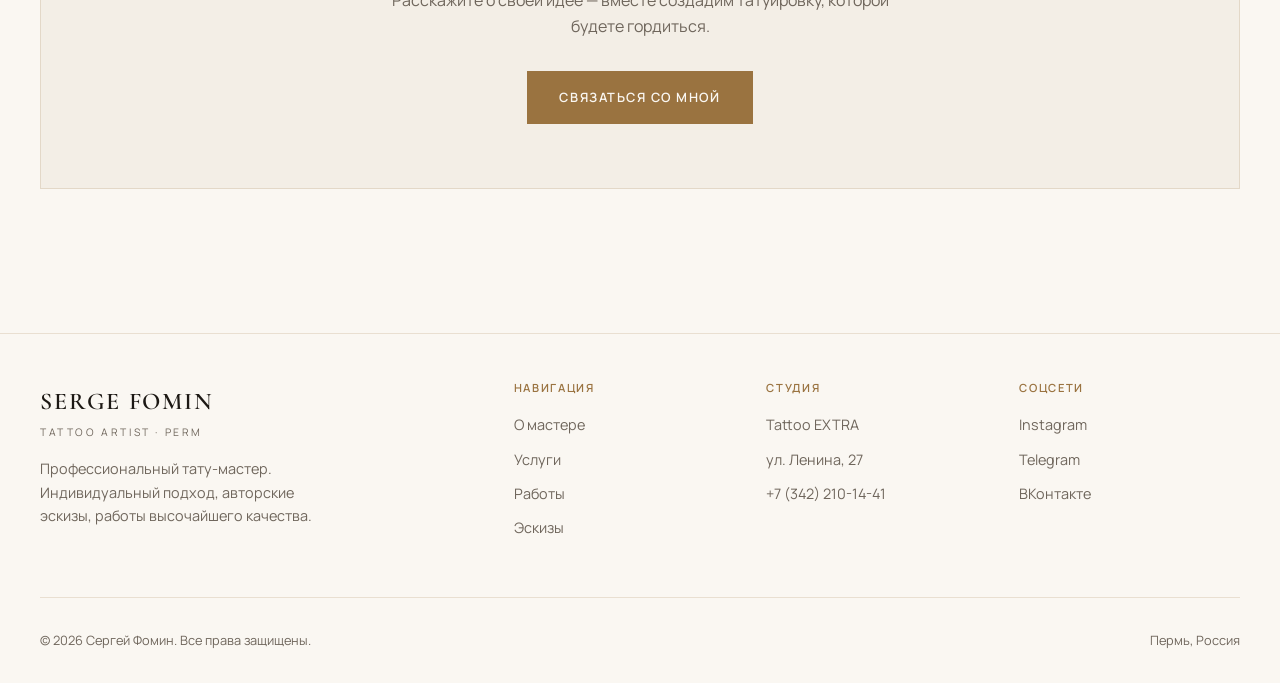
==== commit d2eac421: "Add real photos, light theme, and calligraphy styling Download 20 tattoo work photos from Telegram c" ====
--- a/index.html
+++ b/index.html
@@ -7,7 +7,13 @@
   <title>Сергей Фомин — Тату-мастер | Пермь</title>
   <link rel="preconnect" href="https://fonts.googleapis.com">
   <link rel="preconnect" href="https://fonts.gstatic.com" crossorigin>
-  <link href="https://fonts.googleapis.com/css2?family=Cormorant+Garamond:ital,wght@0,400;0,500;0,600;1,400&family=Manrope:wght@400;500;600;700&display=swap" rel="stylesheet">
+  <link href="https://fonts.googleapis.com/css2?family=Cormorant+Garamond:ital,wght@0,400;0,500;0,600;1,400&family=Great+Vibes&family=Manrope:wght@400;500;600;700&display=swap" rel="stylesheet">
+    <script>
+    (function () {
+      var theme = localStorage.getItem("theme") || "light";
+      document.documentElement.setAttribute("data-theme", theme);
+    })();
+  </script>
   <link rel="stylesheet" href="css/style.css">
 </head>
 <body>
@@ -31,17 +37,27 @@
           <li><a href="contact.html">Контакты</a></li>
         </ul>
       </nav>
-      <a href="contact.html" class="header-cta">Записаться</a>
+      <div class="header-actions">
+        <button class="theme-toggle" type="button" aria-label="Сменить тему">
+          <span class="theme-icon-light">☀</span>
+          <span class="theme-icon-dark">☾</span>
+        </button>
+        <a href="contact.html" class="header-cta">Записаться</a>
+      </div>
     </div>
   </header>
 
   <section class="hero">
     <div class="hero-bg">
-      <img src="https://images.unsplash.com/photo-1598371839696-5c5bb00bc9b4?w=1920&q=80" alt="Татуировка в процессе">
+      <img src="assets/images/works/work-09.jpg" alt="Работа Serge Fomin — Deus vult">
+    </div>
+    <div class="hero-portrait fade-in">
+      <img src="assets/images/master/sergio-avatar.jpg" alt="Сергей Фомин — тату-мастер">
     </div>
     <div class="container">
       <div class="hero-content fade-in">
         <div class="hero-badge">Пермь · Tattoo EXTRA</div>
+        <p class="calligraphy">Art on skin</p>
         <h1>Искусство на <em>коже</em></h1>
         <p class="hero-text">
           Сергей Фомин — профессиональный тату-мастер с персональным подходом к каждому клиенту.
@@ -103,9 +119,16 @@
     <div class="container">
       <div class="split-section">
         <div class="split-image fade-in">
-          <img src="https://images.unsplash.com/photo-1611501275019-899b78365de5?w=800&q=80" alt="Сергей Фомин за работой">
+          <img src="assets/images/studio/studio-01.jpg" alt="Сергей Фомин за работой">
         </div>
         <div class="split-content fade-in">
+          <div class="master-card">
+            <img src="assets/images/master/sergio-avatar.jpg" alt="Сергей Фомин">
+            <div class="master-card-info">
+              <h3>Сергей Фомин</h3>
+              <p>@sergio_fom · Пермь</p>
+            </div>
+          </div>
           <span class="section-label">О мастере</span>
           <h2>Качество, детализация, любовь к делу</h2>
           <p style="color: var(--text-muted); margin-top: 1rem;">
@@ -117,7 +140,13 @@
             «Как бы ни складывались обстоятельства, ваша кожа — холст бесконечных возможностей.
             Наносите только те сюжеты, которые радуют вас.»
           </blockquote>
-          <a href="about.html" class="btn btn-primary">Узнать больше</a>
+          <div class="style-tags">
+            <span class="style-tag">Орнаментал</span>
+            <span class="style-tag">Реализм</span>
+            <span class="style-tag">Lettering</span>
+            <span class="style-tag">Cover-up</span>
+          </div>
+          <a href="about.html" class="btn btn-primary" style="margin-top: 1.5rem;">Узнать больше</a>
         </div>
       </div>
     </div>
@@ -131,32 +160,32 @@
         <p>Свежие и зажившие татуировки. Больше работ — в Instagram и Telegram.</p>
       </div>
       <div class="gallery-grid">
-        <div class="gallery-item fade-in" data-lightbox data-caption="Рукав · Black & Gray">
-          <img src="https://images.unsplash.com/photo-1562962230-16e4523f36e6?w=600&q=80" alt="Рукав black and gray">
+        <div class="gallery-item fade-in" data-lightbox data-caption="Black & Gray · Заживший рукав">
+          <img src="assets/images/works/work-16.jpg" alt="Заживший рукав black and gray">
           <div class="gallery-overlay">
             <span class="gallery-tag">Black & Gray</span>
-            <span class="gallery-title">Рукав</span>
-          </div>
-        </div>
-        <div class="gallery-item fade-in" data-lightbox data-caption="Орнаментал · Детализация">
-          <img src="https://images.unsplash.com/photo-1590246814883-4842a0c1d0b0?w=600&q=80" alt="Орнаментальная татуировка">
+            <span class="gallery-title">Рукав для Артёма</span>
+          </div>
+        </div>
+        <div class="gallery-item fade-in" data-lightbox data-caption="Орнаментал · Deus vult">
+          <img src="assets/images/works/work-09.jpg" alt="Орнаментальная тату Deus vult">
           <div class="gallery-overlay">
             <span class="gallery-tag">Орнаментал</span>
-            <span class="gallery-title">Экстремальная детализация</span>
-          </div>
-        </div>
-        <div class="gallery-item fade-in" data-lightbox data-caption="Леттеринг · Имена">
-          <img src="https://images.unsplash.com/photo-1598371839696-5c5bb00bc9b4?w=600&q=80" alt="Леттеринг">
+            <span class="gallery-title">Deus vult</span>
+          </div>
+        </div>
+        <div class="gallery-item fade-in" data-lightbox data-caption="Lettering · End of Eternity">
+          <img src="assets/images/works/work-05.jpg" alt="Lettering End of Eternity">
           <div class="gallery-overlay">
             <span class="gallery-tag">Lettering</span>
-            <span class="gallery-title">Именные надписи</span>
-          </div>
-        </div>
-        <div class="gallery-item fade-in" data-lightbox data-caption="Закрас · Cover-up">
-          <img src="https://images.unsplash.com/photo-1611501275019-899b78365de5?w=600&q=80" alt="Закрас ноги">
+            <span class="gallery-title">End of Eternity</span>
+          </div>
+        </div>
+        <div class="gallery-item fade-in" data-lightbox data-caption="Cover-up · Закрас ноги">
+          <img src="assets/images/works/work-15.jpg" alt="Атмосферный закрас ноги">
           <div class="gallery-overlay">
             <span class="gallery-tag">Cover-up</span>
-            <span class="gallery-title">Атмосферный закрас</span>
+            <span class="gallery-title">Закрас ноги</span>
           </div>
         </div>
       </div>
@@ -176,7 +205,7 @@
       <div class="grid-4">
         <article class="sketch-card fade-in">
           <div class="sketch-card-image">
-            <img src="https://images.unsplash.com/photo-1578632767115-351597cf2477?w=400&q=80" alt="Эскиз орнамент">
+            <img src="assets/images/sketches/sketch-01.jpg" alt="Эскиз орнамент">
           </div>
           <div class="sketch-card-body">
             <span class="sketch-status available">Доступен</span>
@@ -186,7 +215,7 @@
         </article>
         <article class="sketch-card fade-in">
           <div class="sketch-card-image">
-            <img src="https://images.unsplash.com/photo-1618005182384-a83a8bd57fbe?w=400&q=80" alt="Эскиз реализм">
+            <img src="assets/images/sketches/sketch-02.jpg" alt="Эскиз реализм">
           </div>
           <div class="sketch-card-body">
             <span class="sketch-status available">Доступен</span>
@@ -196,7 +225,7 @@
         </article>
         <article class="sketch-card fade-in">
           <div class="sketch-card-image">
-            <img src="https://images.unsplash.com/photo-1558618666-fcd25c85cd64?w=400&q=80" alt="Цветочный браслет">
+            <img src="assets/images/sketches/sketch-03.jpg" alt="Цветочный браслет">
           </div>
           <div class="sketch-card-body">
             <span class="sketch-status available">Доступен</span>
@@ -206,7 +235,7 @@
         </article>
         <article class="sketch-card fade-in">
           <div class="sketch-card-image">
-            <img src="https://images.unsplash.com/photo-1635070041078-e363dbe005cb?w=400&q=80" alt="Индивидуальный эскиз">
+            <img src="assets/images/sketches/sketch-04.jpg" alt="Индивидуальный эскиз">
           </div>
           <div class="sketch-card-body">
             <span class="sketch-status custom">Под заказ</span>
--- a/css/style.css
+++ b/css/style.css
@@ -1,6 +1,29 @@
 /* Serge Fomin — Tattoo Artist Portfolio */
 
-:root {
+:root,
+[data-theme="light"] {
+  --bg: #faf7f2;
+  --bg-elevated: #f3eee6;
+  --bg-card: #ffffff;
+  --text: #1c1814;
+  --text-muted: #6f665c;
+  --accent: #9a7340;
+  --accent-light: #b8924f;
+  --accent-dark: #6b5228;
+  --border: rgba(154, 115, 64, 0.18);
+  --accent-soft: rgba(154, 115, 64, 0.1);
+  --header-bg: rgba(250, 247, 242, 0.92);
+  --hero-overlay: linear-gradient(to right, rgba(250, 247, 242, 0.96) 0%, rgba(250, 247, 242, 0.82) 45%, rgba(250, 247, 242, 0.35) 100%);
+  --gallery-overlay: linear-gradient(to top, rgba(28, 24, 20, 0.82), transparent 62%);
+  --shadow: 0 20px 60px rgba(28, 24, 20, 0.08);
+  --image-bg: #ece5da;
+  --radius: 6px;
+  --transition: 0.35s cubic-bezier(0.4, 0, 0.2, 1);
+  --header-h: 80px;
+  --max-w: 1200px;
+}
+
+[data-theme="dark"] {
   --bg: #080808;
   --bg-elevated: #111111;
   --bg-card: #161616;
@@ -10,11 +33,12 @@
   --accent-light: #dfc88a;
   --accent-dark: #8a7340;
   --border: rgba(201, 169, 98, 0.15);
+  --accent-soft: rgba(201, 169, 98, 0.08);
+  --header-bg: rgba(8, 8, 8, 0.88);
+  --hero-overlay: linear-gradient(to right, rgba(8, 8, 8, 0.95) 0%, rgba(8, 8, 8, 0.7) 50%, rgba(8, 8, 8, 0.35) 100%);
+  --gallery-overlay: linear-gradient(to top, rgba(8, 8, 8, 0.92), transparent 60%);
   --shadow: 0 24px 80px rgba(0, 0, 0, 0.55);
-  --radius: 4px;
-  --transition: 0.35s cubic-bezier(0.4, 0, 0.2, 1);
-  --header-h: 80px;
-  --max-w: 1200px;
+  --image-bg: #0e0e0e;
 }
 
 *,
@@ -43,8 +67,8 @@
   position: fixed;
   inset: 0;
   background:
-    radial-gradient(ellipse 80% 50% at 50% -20%, rgba(201, 169, 98, 0.08), transparent),
-    radial-gradient(ellipse 60% 40% at 100% 100%, rgba(201, 169, 98, 0.04), transparent);
+    radial-gradient(ellipse 80% 50% at 50% -20%, var(--accent-soft), transparent),
+    radial-gradient(ellipse 60% 40% at 100% 100%, var(--accent-soft), transparent);
   pointer-events: none;
   z-index: -1;
 }
@@ -116,7 +140,7 @@
   height: var(--header-h);
   display: flex;
   align-items: center;
-  background: rgba(8, 8, 8, 0.85);
+  background: var(--header-bg);
   backdrop-filter: blur(16px);
   border-bottom: 1px solid var(--border);
   transition: background var(--transition);
@@ -245,6 +269,10 @@
   width: 100%;
   height: 100%;
   object-fit: cover;
+  opacity: 0.55;
+}
+
+[data-theme="dark"] .hero-bg img {
   opacity: 0.35;
 }
 
@@ -252,12 +280,7 @@
   content: "";
   position: absolute;
   inset: 0;
-  background: linear-gradient(
-    to right,
-    rgba(8, 8, 8, 0.95) 0%,
-    rgba(8, 8, 8, 0.7) 50%,
-    rgba(8, 8, 8, 0.4) 100%
-  );
+  background: var(--hero-overlay);
 }
 
 .hero-content {
@@ -394,8 +417,9 @@
 }
 
 .card:hover {
-  border-color: rgba(201, 169, 98, 0.35);
+  border-color: var(--accent);
   transform: translateY(-4px);
+  box-shadow: var(--shadow);
 }
 
 .card-icon {
@@ -488,7 +512,7 @@
 .gallery-overlay {
   position: absolute;
   inset: 0;
-  background: linear-gradient(to top, rgba(8, 8, 8, 0.9), transparent 60%);
+  background: var(--gallery-overlay);
   display: flex;
   flex-direction: column;
   justify-content: flex-end;
@@ -539,7 +563,7 @@
 .filter-tab.active {
   border-color: var(--accent);
   color: var(--accent);
-  background: rgba(201, 169, 98, 0.08);
+  background: var(--accent-soft);
 }
 
 /* About split */
@@ -633,13 +657,13 @@
 }
 
 .sketch-card:hover {
-  border-color: rgba(201, 169, 98, 0.4);
+  border-color: var(--accent);
 }
 
 .sketch-card-image {
   aspect-ratio: 3/4;
   overflow: hidden;
-  background: #0e0e0e;
+  background: var(--image-bg);
 }
 
 .sketch-card-image img {
@@ -669,12 +693,12 @@
 }
 
 .sketch-status.available {
-  background: rgba(201, 169, 98, 0.15);
+  background: var(--accent-soft);
   color: var(--accent);
 }
 
 .sketch-status.custom {
-  background: rgba(255, 255, 255, 0.05);
+  background: var(--bg-elevated);
   color: var(--text-muted);
 }
 
@@ -774,7 +798,7 @@
 
 .social-link:hover {
   border-color: var(--accent);
-  background: rgba(201, 169, 98, 0.08);
+  background: var(--accent-soft);
   color: var(--text);
 }
 
@@ -1087,3 +1111,183 @@
     display: none;
   }
 }
+
+/* Theme toggle */
+.header-actions {
+  display: flex;
+  align-items: center;
+  gap: 0.75rem;
+}
+
+.theme-toggle {
+  width: 42px;
+  height: 42px;
+  border: 1px solid var(--border);
+  border-radius: 50%;
+  background: var(--bg-card);
+  color: var(--text);
+  cursor: pointer;
+  display: inline-flex;
+  align-items: center;
+  justify-content: center;
+  font-size: 1rem;
+  transition: all var(--transition);
+}
+
+.theme-toggle:hover {
+  border-color: var(--accent);
+  color: var(--accent);
+}
+
+.theme-icon-dark { display: none; }
+[data-theme="dark"] .theme-icon-light { display: none; }
+[data-theme="dark"] .theme-icon-dark { display: inline; }
+
+/* Calligraphy & ornaments */
+.calligraphy {
+  font-family: "Great Vibes", cursive;
+  font-size: clamp(2rem, 4vw, 3.2rem);
+  color: var(--accent);
+  line-height: 1.1;
+  font-weight: 400;
+}
+
+.calligraphy-sm {
+  font-family: "Great Vibes", cursive;
+  font-size: 1.8rem;
+  color: var(--accent);
+}
+
+.ornament-divider {
+  display: flex;
+  align-items: center;
+  gap: 1rem;
+  margin: 2rem 0;
+  color: var(--accent);
+  opacity: 0.6;
+}
+
+.ornament-divider::before,
+.ornament-divider::after {
+  content: "";
+  flex: 1;
+  height: 1px;
+  background: linear-gradient(to right, transparent, var(--accent), transparent);
+}
+
+.hero-portrait {
+  position: absolute;
+  right: 8%;
+  bottom: 12%;
+  width: min(280px, 30vw);
+  aspect-ratio: 1;
+  border-radius: 50%;
+  overflow: hidden;
+  border: 3px solid var(--accent);
+  box-shadow: var(--shadow);
+  display: none;
+}
+
+.hero-portrait img {
+  width: 100%;
+  height: 100%;
+  object-fit: cover;
+}
+
+@media (min-width: 900px) {
+  .hero-portrait { display: block; }
+}
+
+.master-card {
+  display: flex;
+  align-items: center;
+  gap: 1.5rem;
+  padding: 1.5rem;
+  background: var(--bg-card);
+  border: 1px solid var(--border);
+  margin-bottom: 2rem;
+  box-shadow: var(--shadow);
+}
+
+.master-card img {
+  width: 88px;
+  height: 88px;
+  border-radius: 50%;
+  object-fit: cover;
+  border: 2px solid var(--accent);
+}
+
+.master-card-info h3 {
+  font-size: 1.3rem;
+  margin-bottom: 0.25rem;
+}
+
+.master-card-info p {
+  color: var(--text-muted);
+  font-size: 0.9rem;
+}
+
+.gallery-item,
+.sketch-card,
+.service-card {
+  border-radius: var(--radius);
+  box-shadow: var(--shadow);
+}
+
+.gallery-masonry {
+  columns: 3;
+  column-gap: 1rem;
+}
+
+.gallery-masonry .gallery-item {
+  break-inside: avoid;
+  margin-bottom: 1rem;
+  aspect-ratio: auto;
+}
+
+.gallery-masonry .gallery-item img {
+  aspect-ratio: auto;
+  min-height: 220px;
+}
+
+.style-tags {
+  display: flex;
+  flex-wrap: wrap;
+  gap: 0.5rem;
+  margin-top: 1.5rem;
+}
+
+.style-tag {
+  padding: 0.4rem 0.9rem;
+  border: 1px solid var(--border);
+  border-radius: 100px;
+  font-size: 0.72rem;
+  letter-spacing: 0.08em;
+  text-transform: uppercase;
+  color: var(--text-muted);
+  background: var(--bg-card);
+}
+
+.page-hero-image {
+  margin-top: 2rem;
+  max-width: 420px;
+  border: 1px solid var(--border);
+  border-radius: var(--radius);
+  overflow: hidden;
+  box-shadow: var(--shadow);
+}
+
+.page-hero-image img {
+  width: 100%;
+  aspect-ratio: 16/10;
+  object-fit: cover;
+}
+
+@media (max-width: 1024px) {
+  .gallery-masonry { columns: 2; }
+}
+
+@media (max-width: 768px) {
+  .gallery-masonry { columns: 1; }
+  .header-actions .theme-toggle { display: none; }
+}
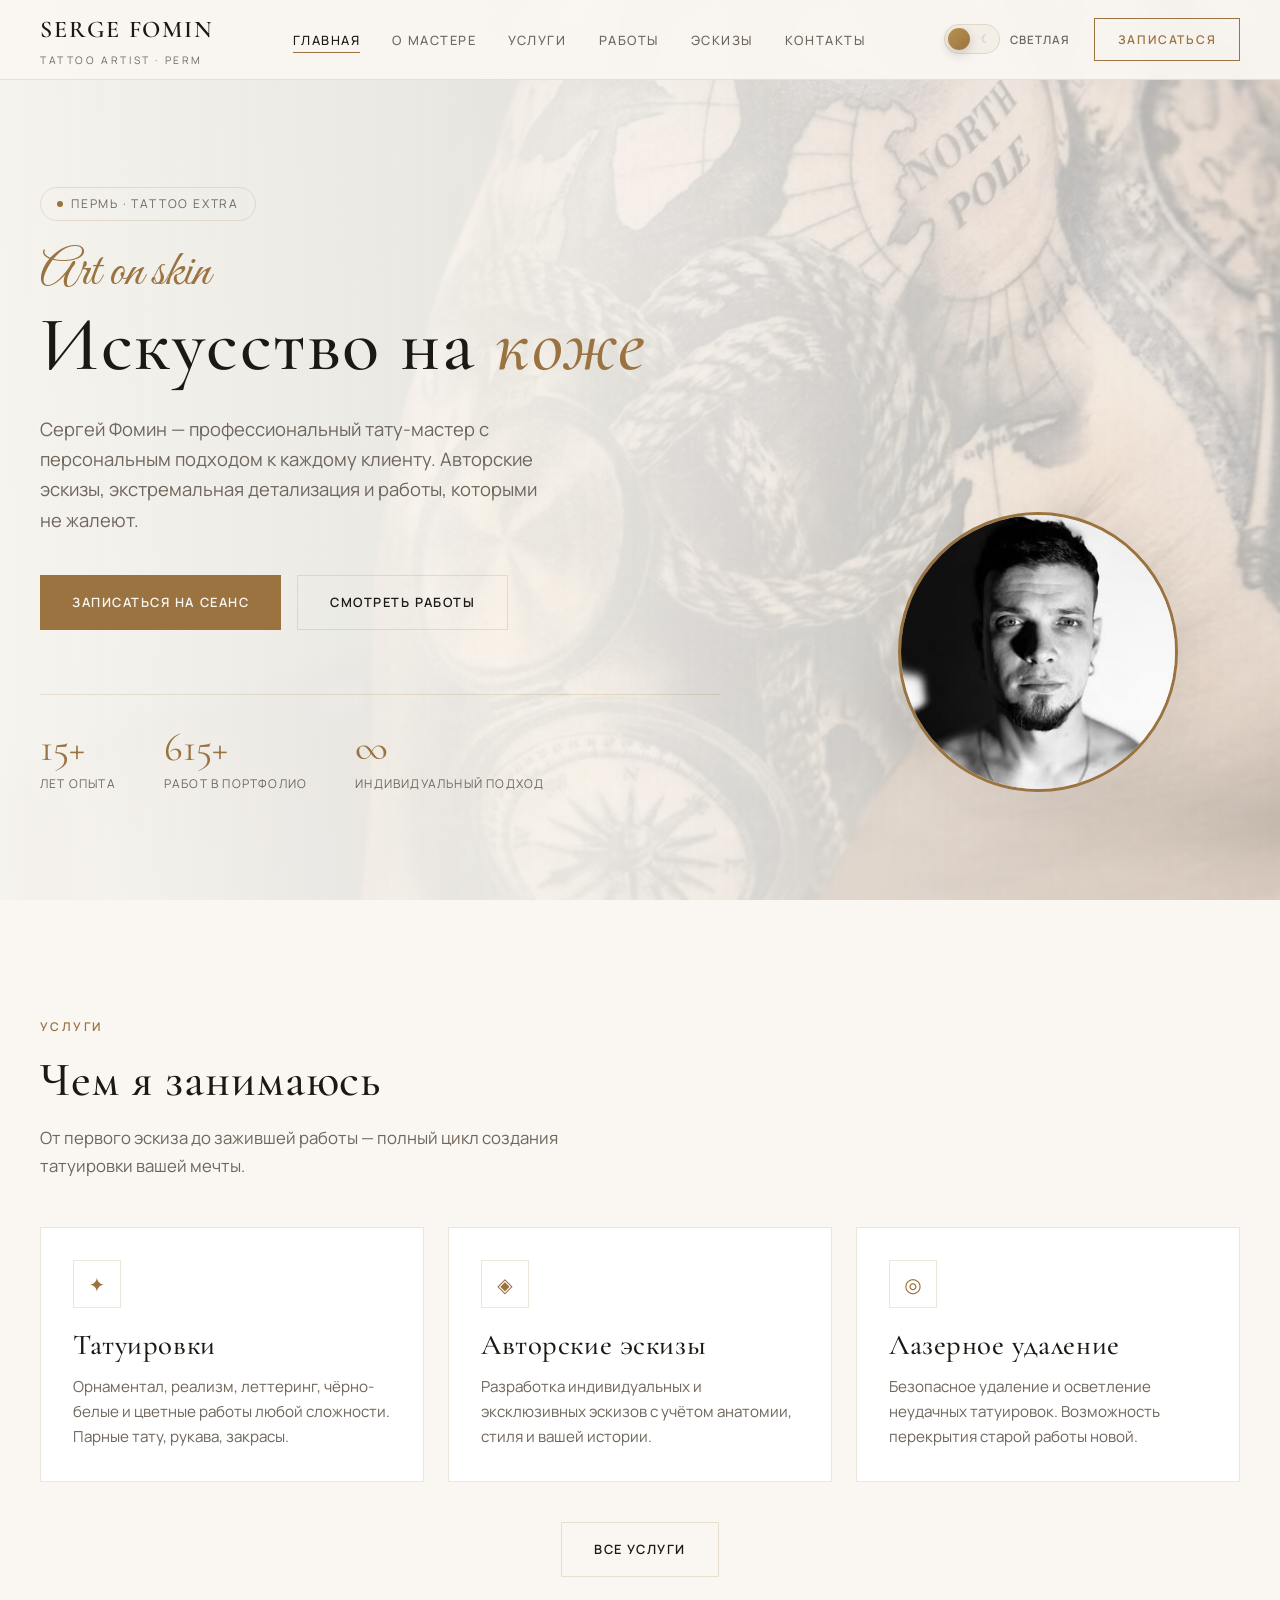
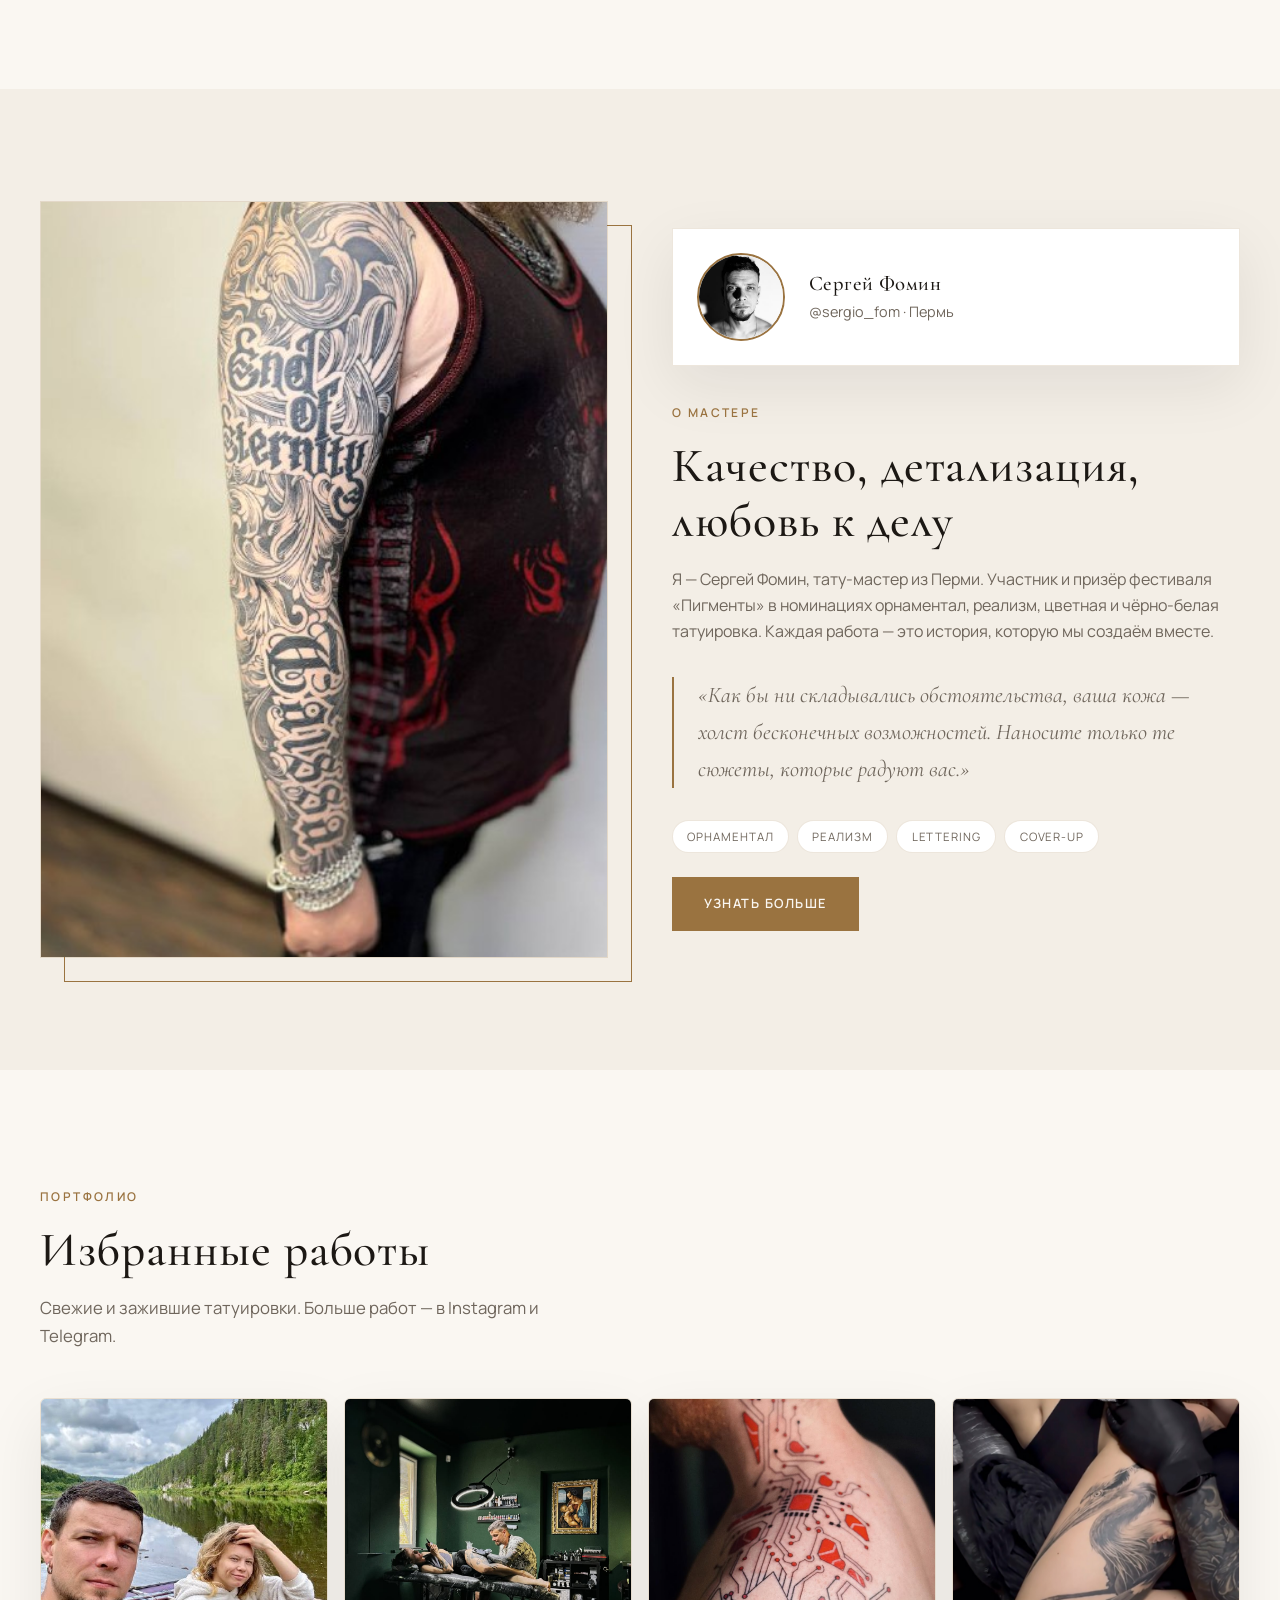
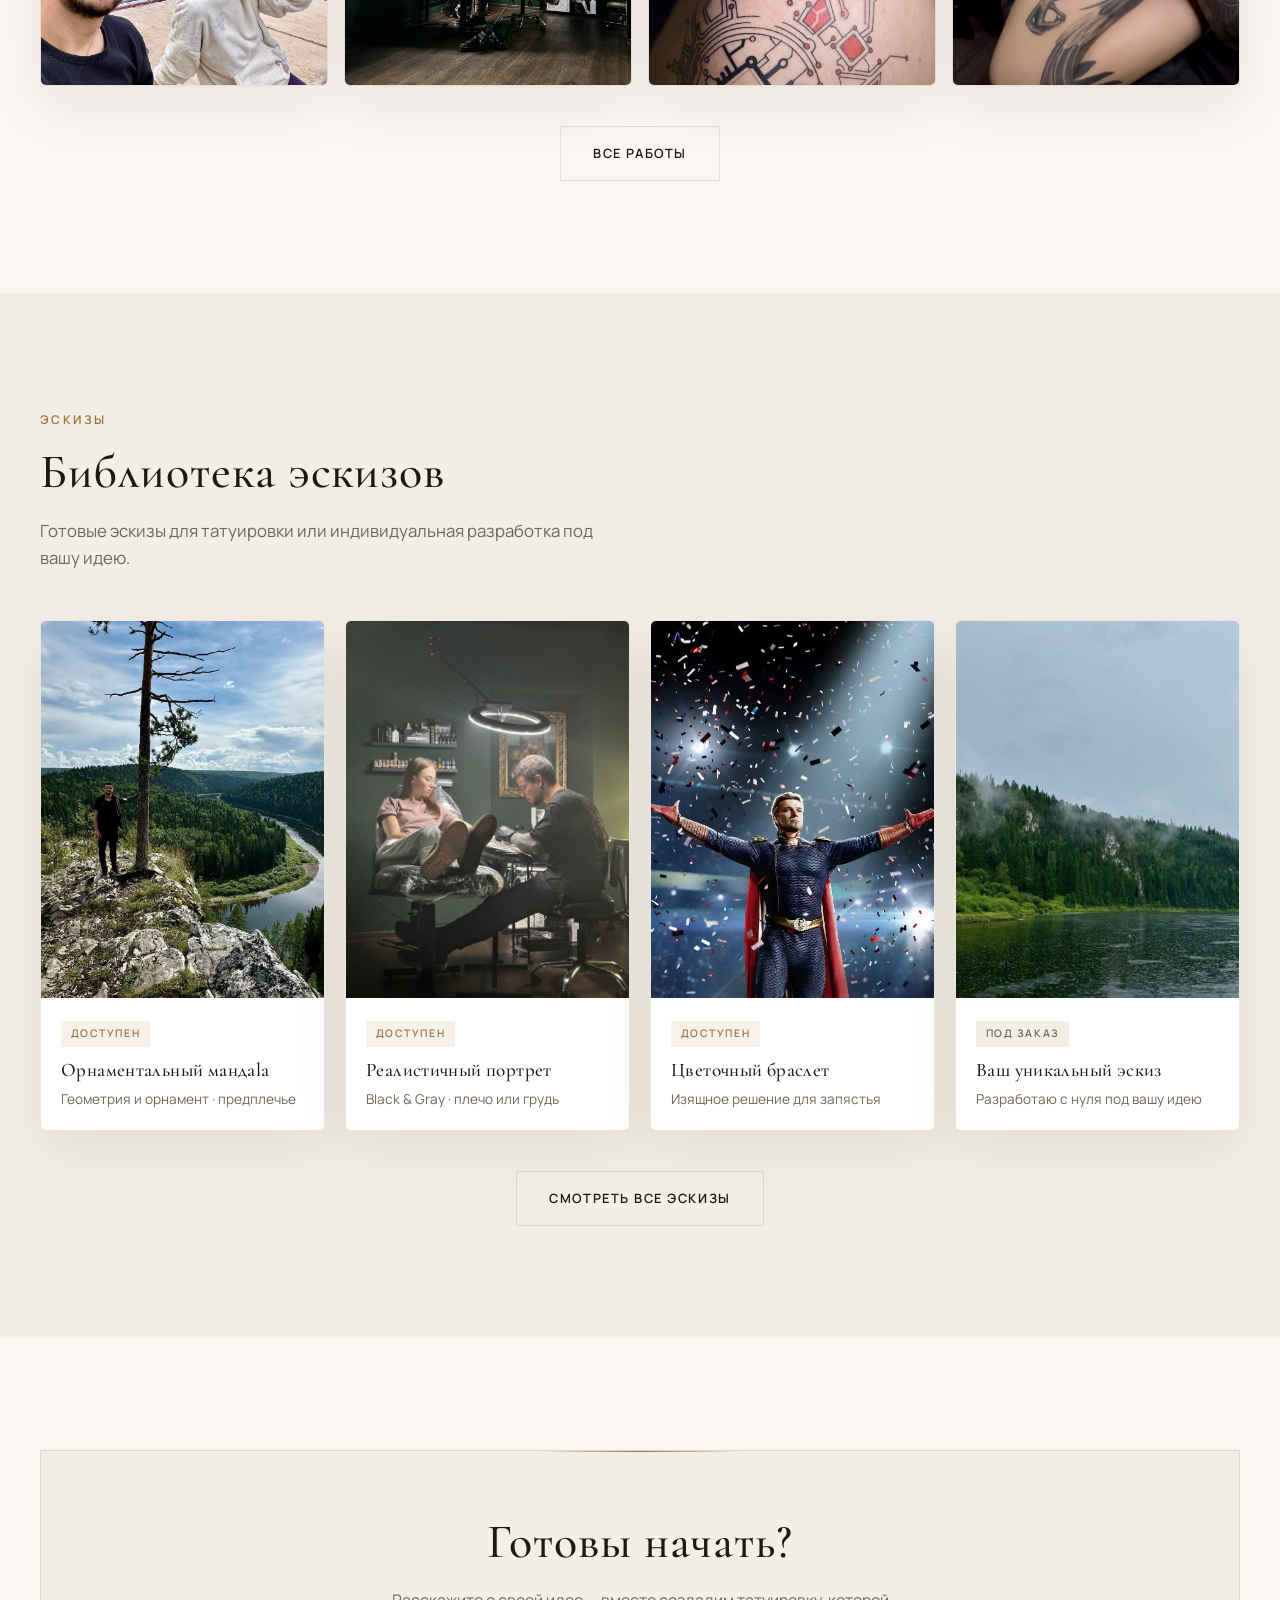
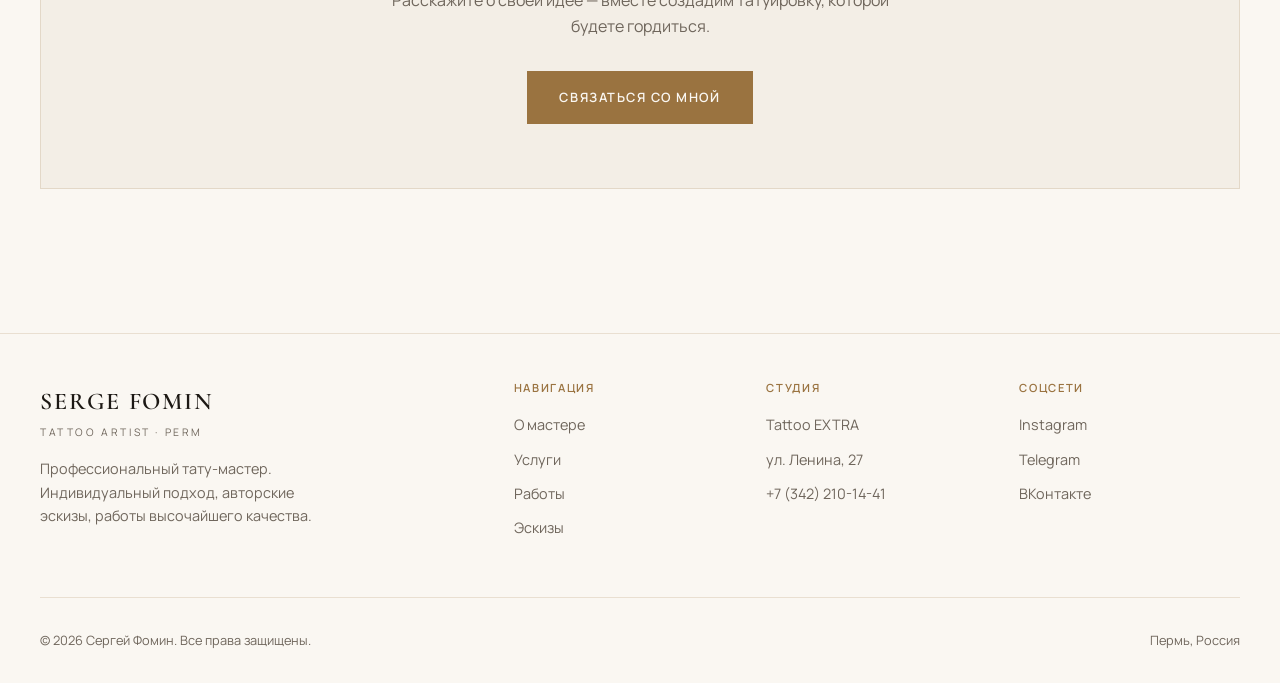
==== commit 623b079d: "Mobile redesign, theme switch fix, Instagram photos, animations Download 12 tattoo photos and profil" ====
--- a/index.html
+++ b/index.html
@@ -12,6 +12,7 @@
     (function () {
       var theme = localStorage.getItem("theme") || "light";
       document.documentElement.setAttribute("data-theme", theme);
+      document.documentElement.style.colorScheme = theme;
     })();
   </script>
   <link rel="stylesheet" href="css/style.css">
@@ -34,13 +35,28 @@
           <li><a href="services.html">Услуги</a></li>
           <li><a href="portfolio.html">Работы</a></li>
           <li><a href="sketches.html">Эскизы</a></li>
+          <li class="nav-theme-item">
+            <span class="nav-theme-label">Тема оформления</span>
+            <button class="theme-switch theme-switch--nav" type="button" role="switch" aria-label="Переключить тему" aria-checked="false">
+              <span class="theme-switch-track">
+                <span class="theme-switch-icon theme-switch-icon-light" aria-hidden="true">☀</span>
+                <span class="theme-switch-icon theme-switch-icon-dark" aria-hidden="true">☾</span>
+                <span class="theme-switch-thumb" aria-hidden="true"></span>
+              </span>
+              <span class="theme-switch-text">Светлая</span>
+            </button>
+          </li>
           <li><a href="contact.html">Контакты</a></li>
         </ul>
       </nav>
       <div class="header-actions">
-        <button class="theme-toggle" type="button" aria-label="Сменить тему">
-          <span class="theme-icon-light">☀</span>
-          <span class="theme-icon-dark">☾</span>
+        <button class="theme-switch" type="button" role="switch" aria-label="Переключить тему" aria-checked="false">
+          <span class="theme-switch-track">
+            <span class="theme-switch-icon theme-switch-icon-light" aria-hidden="true">☀</span>
+            <span class="theme-switch-icon theme-switch-icon-dark" aria-hidden="true">☾</span>
+            <span class="theme-switch-thumb" aria-hidden="true"></span>
+          </span>
+          <span class="theme-switch-text">Светлая</span>
         </button>
         <a href="contact.html" class="header-cta">Записаться</a>
       </div>
@@ -49,10 +65,10 @@
 
   <section class="hero">
     <div class="hero-bg">
-      <img src="assets/images/works/work-09.jpg" alt="Работа Serge Fomin — Deus vult">
+      <img src="assets/images/instagram/ig-07.jpg" alt="Работа Serge Fomin — Deus vult">
     </div>
     <div class="hero-portrait fade-in">
-      <img src="assets/images/master/sergio-avatar.jpg" alt="Сергей Фомин — тату-мастер">
+      <img src="assets/images/master/sergio-instagram.jpg" alt="Сергей Fomin — тату-мастер">
     </div>
     <div class="container">
       <div class="hero-content fade-in">
@@ -92,7 +108,7 @@
         <h2>Чем я занимаюсь</h2>
         <p>От первого эскиза до зажившей работы — полный цикл создания татуировки вашей мечты.</p>
       </div>
-      <div class="grid-3">
+      <div class="grid-3" data-stagger>
         <article class="card fade-in">
           <div class="card-icon">✦</div>
           <h3>Татуировки</h3>
@@ -123,7 +139,7 @@
         </div>
         <div class="split-content fade-in">
           <div class="master-card">
-            <img src="assets/images/master/sergio-avatar.jpg" alt="Сергей Фомин">
+            <img src="assets/images/master/sergio-instagram.jpg" alt="Сергей Fomin">
             <div class="master-card-info">
               <h3>Сергей Фомин</h3>
               <p>@sergio_fom · Пермь</p>
@@ -159,34 +175,22 @@
         <h2>Избранные работы</h2>
         <p>Свежие и зажившие татуировки. Больше работ — в Instagram и Telegram.</p>
       </div>
-      <div class="gallery-grid">
+      <div class="gallery-grid" data-stagger>
         <div class="gallery-item fade-in" data-lightbox data-caption="Black & Gray · Заживший рукав">
-          <img src="assets/images/works/work-16.jpg" alt="Заживший рукав black and gray">
-          <div class="gallery-overlay">
-            <span class="gallery-tag">Black & Gray</span>
-            <span class="gallery-title">Рукав для Артёма</span>
-          </div>
-        </div>
-        <div class="gallery-item fade-in" data-lightbox data-caption="Орнаментал · Deus vult">
-          <img src="assets/images/works/work-09.jpg" alt="Орнаментальная тату Deus vult">
-          <div class="gallery-overlay">
-            <span class="gallery-tag">Орнаментал</span>
-            <span class="gallery-title">Deus vult</span>
-          </div>
-        </div>
-        <div class="gallery-item fade-in" data-lightbox data-caption="Lettering · End of Eternity">
-          <img src="assets/images/works/work-05.jpg" alt="Lettering End of Eternity">
-          <div class="gallery-overlay">
-            <span class="gallery-tag">Lettering</span>
-            <span class="gallery-title">End of Eternity</span>
-          </div>
+          <img src="assets/images/works/work-16.jpg" alt="Заживший рукав" loading="lazy">
+          <div class="gallery-overlay"><span class="gallery-tag">Black & Gray</span><span class="gallery-title">Рукав для Артёма</span></div>
         </div>
         <div class="gallery-item fade-in" data-lightbox data-caption="Cover-up · Закрас ноги">
-          <img src="assets/images/works/work-15.jpg" alt="Атмосферный закрас ноги">
-          <div class="gallery-overlay">
-            <span class="gallery-tag">Cover-up</span>
-            <span class="gallery-title">Закрас ноги</span>
-          </div>
+          <img src="assets/images/instagram/ig-08.jpg" alt="Закрас ноги" loading="lazy">
+          <div class="gallery-overlay"><span class="gallery-tag">Cover-up</span><span class="gallery-title">Закрас ноги</span></div>
+        </div>
+        <div class="gallery-item fade-in" data-lightbox data-caption="Black & Gray · Киберпанк">
+          <img src="assets/images/instagram/ig-11.jpg" alt="Киберпанк" loading="lazy">
+          <div class="gallery-overlay"><span class="gallery-tag">Black & Gray</span><span class="gallery-title">Киберпанк</span></div>
+        </div>
+        <div class="gallery-item fade-in" data-lightbox data-caption="Black & Gray · Масштабный проект">
+          <img src="assets/images/instagram/ig-09.jpg" alt="Масштабный проект" loading="lazy">
+          <div class="gallery-overlay"><span class="gallery-tag">Black & Gray</span><span class="gallery-title">Масштабный проект</span></div>
         </div>
       </div>
       <div style="text-align: center; margin-top: 2.5rem;">
@@ -202,7 +206,7 @@
         <h2>Библиотека эскизов</h2>
         <p>Готовые эскизы для татуировки или индивидуальная разработка под вашу идею.</p>
       </div>
-      <div class="grid-4">
+      <div class="grid-4" data-stagger>
         <article class="sketch-card fade-in">
           <div class="sketch-card-image">
             <img src="assets/images/sketches/sketch-01.jpg" alt="Эскиз орнамент">
@@ -282,8 +286,30 @@
         <div class="footer-col">
           <h4>Студия</h4>
           <ul>
-            <li><a href="contact.html">Tattoo EXTRA</a></li>
-            <li><a href="contact.html">ул. Ленина, 27</a></li>
+            <li class="nav-theme-item">
+            <span class="nav-theme-label">Тема оформления</span>
+            <button class="theme-switch theme-switch--nav" type="button" role="switch" aria-label="Переключить тему" aria-checked="false">
+              <span class="theme-switch-track">
+                <span class="theme-switch-icon theme-switch-icon-light" aria-hidden="true">☀</span>
+                <span class="theme-switch-icon theme-switch-icon-dark" aria-hidden="true">☾</span>
+                <span class="theme-switch-thumb" aria-hidden="true"></span>
+              </span>
+              <span class="theme-switch-text">Светлая</span>
+            </button>
+          </li>
+          <li><a href="contact.html">Tattoo EXTRA</a></li>
+            <li class="nav-theme-item">
+            <span class="nav-theme-label">Тема оформления</span>
+            <button class="theme-switch theme-switch--nav" type="button" role="switch" aria-label="Переключить тему" aria-checked="false">
+              <span class="theme-switch-track">
+                <span class="theme-switch-icon theme-switch-icon-light" aria-hidden="true">☀</span>
+                <span class="theme-switch-icon theme-switch-icon-dark" aria-hidden="true">☾</span>
+                <span class="theme-switch-thumb" aria-hidden="true"></span>
+              </span>
+              <span class="theme-switch-text">Светлая</span>
+            </button>
+          </li>
+          <li><a href="contact.html">ул. Ленина, 27</a></li>
             <li><a href="tel:+73422101441">+7 (342) 210-14-41</a></li>
           </ul>
         </div>
@@ -309,6 +335,12 @@
     <p class="lightbox-caption"></p>
   </div>
 
+  
+  <div class="mobile-cta-bar">
+    <a href="portfolio.html" class="btn btn-outline">Работы</a>
+    <a href="contact.html" class="btn btn-primary">Записаться</a>
+  </div>
+
   <script src="js/main.js"></script>
 </body>
 </html>
--- a/css/style.css
+++ b/css/style.css
@@ -51,6 +51,11 @@
 
 html {
   scroll-behavior: smooth;
+  color-scheme: light;
+}
+
+html[data-theme="dark"] {
+  color-scheme: dark;
 }
 
 body {
@@ -60,6 +65,11 @@
   line-height: 1.65;
   font-size: 16px;
   overflow-x: hidden;
+  transition: background-color 0.45s ease, color 0.45s ease;
+}
+
+body.nav-open {
+  overflow: hidden;
 }
 
 body::before {
@@ -143,7 +153,12 @@
   background: var(--header-bg);
   backdrop-filter: blur(16px);
   border-bottom: 1px solid var(--border);
-  transition: background var(--transition);
+  transition: height 0.35s ease, background 0.45s ease, box-shadow 0.35s ease, border-color 0.45s ease;
+}
+
+.site-header.scrolled {
+  height: 68px;
+  box-shadow: var(--shadow);
 }
 
 .site-header .container {
@@ -1112,36 +1127,98 @@
   }
 }
 
-/* Theme toggle */
+/* Theme switch */
 .header-actions {
   display: flex;
   align-items: center;
   gap: 0.75rem;
 }
 
-.theme-toggle {
-  width: 42px;
-  height: 42px;
-  border: 1px solid var(--border);
-  border-radius: 50%;
-  background: var(--bg-card);
-  color: var(--text);
-  cursor: pointer;
+.theme-switch {
   display: inline-flex;
   align-items: center;
-  justify-content: center;
-  font-size: 1rem;
-  transition: all var(--transition);
-}
-
-.theme-toggle:hover {
+  gap: 0.65rem;
+  padding: 0;
+  border: none;
+  background: none;
+  cursor: pointer;
+  color: var(--text-muted);
+  font-family: inherit;
+}
+
+.theme-switch-track {
+  position: relative;
+  width: 56px;
+  height: 30px;
+  border-radius: 100px;
+  background: var(--bg-elevated);
+  border: 1px solid var(--border);
+  transition: background 0.35s ease, border-color 0.35s ease;
+}
+
+.theme-switch-thumb {
+  position: absolute;
+  top: 3px;
+  left: 3px;
+  width: 22px;
+  height: 22px;
+  border-radius: 50%;
+  background: linear-gradient(135deg, var(--accent-light), var(--accent));
+  box-shadow: 0 4px 12px rgba(0, 0, 0, 0.18);
+  transition: transform 0.4s cubic-bezier(0.34, 1.56, 0.64, 1);
+}
+
+.theme-switch-icon {
+  position: absolute;
+  top: 50%;
+  transform: translateY(-50%);
+  font-size: 0.72rem;
+  line-height: 1;
+  transition: opacity 0.3s ease;
+}
+
+.theme-switch-icon-light { left: 8px; opacity: 1; }
+.theme-switch-icon-dark { right: 8px; opacity: 0.35; }
+
+.theme-switch.is-dark .theme-switch-thumb {
+  transform: translateX(26px);
+}
+
+.theme-switch.is-dark .theme-switch-icon-light { opacity: 0.35; }
+.theme-switch.is-dark .theme-switch-icon-dark { opacity: 1; }
+
+.theme-switch-text {
+  font-size: 0.72rem;
+  font-weight: 600;
+  letter-spacing: 0.08em;
+  text-transform: uppercase;
+  min-width: 4.5rem;
+  text-align: left;
+}
+
+.theme-switch:hover .theme-switch-track {
   border-color: var(--accent);
-  color: var(--accent);
-}
-
-.theme-icon-dark { display: none; }
-[data-theme="dark"] .theme-icon-light { display: none; }
-[data-theme="dark"] .theme-icon-dark { display: inline; }
+}
+
+.nav-theme-item {
+  display: none;
+  flex-direction: column;
+  gap: 0.75rem;
+  padding-top: 1rem;
+  margin-top: 0.5rem;
+  border-top: 1px solid var(--border);
+}
+
+.nav-theme-label {
+  font-size: 0.72rem;
+  letter-spacing: 0.12em;
+  text-transform: uppercase;
+  color: var(--text-muted);
+}
+
+.theme-switch--nav {
+  align-self: flex-start;
+}
 
 /* Calligraphy & ornaments */
 .calligraphy {
@@ -1288,6 +1365,228 @@
 }
 
 @media (max-width: 768px) {
+  :root, [data-theme="light"], [data-theme="dark"] {
+    --header-h: 68px;
+  }
+
+  .container {
+    width: min(100% - 1.5rem, var(--max-w));
+  }
+
+  .section {
+    padding: clamp(3rem, 8vw, 4.5rem) 0;
+  }
+
+  .header-actions .theme-switch:not(.theme-switch--nav) {
+    display: none;
+  }
+
+  .nav-theme-item {
+    display: flex;
+  }
+
+  .hero {
+    min-height: auto;
+    padding-bottom: 2rem;
+  }
+
+  .hero-content {
+    padding-top: 1rem;
+  }
+
+  .hero-portrait {
+    position: relative;
+    right: auto;
+    bottom: auto;
+    width: min(180px, 50vw);
+    margin: 2rem auto 0;
+    display: block;
+  }
+
+  .hero-stats {
+    flex-wrap: wrap;
+    gap: 1.5rem 2rem;
+  }
+
+  .hero-actions {
+    flex-direction: column;
+  }
+
+  .hero-actions .btn {
+    width: 100%;
+  }
+
+  .master-card {
+    flex-direction: column;
+    text-align: center;
+  }
+
+  .filter-tabs {
+    flex-wrap: nowrap;
+    overflow-x: auto;
+    padding-bottom: 0.5rem;
+    margin-inline: -0.25rem;
+    padding-inline: 0.25rem;
+    scroll-snap-type: x mandatory;
+    -webkit-overflow-scrolling: touch;
+    scrollbar-width: none;
+  }
+
+  .filter-tabs::-webkit-scrollbar {
+    display: none;
+  }
+
+  .filter-tab {
+    flex: 0 0 auto;
+    scroll-snap-align: start;
+  }
+
   .gallery-masonry { columns: 1; }
-  .header-actions .theme-toggle { display: none; }
-}
+
+  .mobile-cta-bar {
+    display: flex;
+  }
+
+  body {
+    padding-bottom: calc(76px + env(safe-area-inset-bottom));
+  }
+
+  .page-hero-image {
+    max-width: 100%;
+  }
+
+  .contact-form {
+    padding: 1.5rem;
+  }
+
+  .split-section {
+    gap: 2rem;
+  }
+}
+
+/* Mobile sticky CTA */
+.mobile-cta-bar {
+  display: none;
+  position: fixed;
+  bottom: 0;
+  left: 0;
+  right: 0;
+  z-index: 900;
+  padding: 0.75rem 1rem calc(0.75rem + env(safe-area-inset-bottom));
+  background: var(--header-bg);
+  backdrop-filter: blur(16px);
+  border-top: 1px solid var(--border);
+  gap: 0.75rem;
+}
+
+.mobile-cta-bar .btn {
+  flex: 1;
+  padding: 0.85rem 1rem;
+}
+
+/* Animations */
+@keyframes fadeUp {
+  from { opacity: 0; transform: translateY(28px); }
+  to { opacity: 1; transform: translateY(0); }
+}
+
+@keyframes scaleIn {
+  from { opacity: 0; transform: scale(0.94); }
+  to { opacity: 1; transform: scale(1); }
+}
+
+@keyframes shimmer {
+  0% { background-position: -200% center; }
+  100% { background-position: 200% center; }
+}
+
+.hero-content.visible,
+.hero .hero-content {
+  animation: fadeUp 0.9s ease both;
+}
+
+.hero .calligraphy {
+  animation: fadeUp 0.9s ease 0.1s both;
+}
+
+.hero h1 {
+  animation: fadeUp 0.9s ease 0.18s both;
+}
+
+.hero-text {
+  animation: fadeUp 0.9s ease 0.26s both;
+}
+
+.hero-actions {
+  animation: fadeUp 0.9s ease 0.34s both;
+}
+
+.stagger-item {
+  opacity: 0;
+  transform: translateY(20px);
+  transition: opacity 0.65s ease var(--stagger, 0s), transform 0.65s ease var(--stagger, 0s);
+}
+
+.stagger-item.visible,
+[data-stagger] .stagger-item.visible {
+  opacity: 1;
+  transform: translateY(0);
+}
+
+.filter-in {
+  animation: scaleIn 0.45s ease var(--stagger, 0s) both;
+}
+
+.reveal {
+  opacity: 0;
+  transform: translateY(24px);
+  transition: opacity 0.7s ease, transform 0.7s ease;
+}
+
+.reveal.visible {
+  opacity: 1;
+  transform: translateY(0);
+}
+
+.gallery-item,
+.sketch-card,
+.service-card,
+.card {
+  transition: transform 0.45s ease, box-shadow 0.45s ease, border-color 0.35s ease;
+}
+
+@media (hover: hover) {
+  .gallery-item:hover,
+  .sketch-card:hover,
+  .service-card:hover {
+    transform: translateY(-6px);
+  }
+
+  .btn-primary:hover {
+    transform: translateY(-2px);
+    box-shadow: 0 12px 30px rgba(154, 115, 64, 0.25);
+  }
+}
+
+.nav-toggle.active span:nth-child(1) {
+  transform: translateY(6.5px) rotate(45deg);
+}
+
+.nav-toggle.active span:nth-child(2) {
+  opacity: 0;
+}
+
+.nav-toggle.active span:nth-child(3) {
+  transform: translateY(-6.5px) rotate(-45deg);
+}
+
+.nav-list.open {
+  max-height: calc(100vh - var(--header-h));
+  overflow-y: auto;
+}
+
+.image-source {
+  font-size: 0.72rem;
+  color: var(--text-muted);
+  margin-top: 0.5rem;
+}
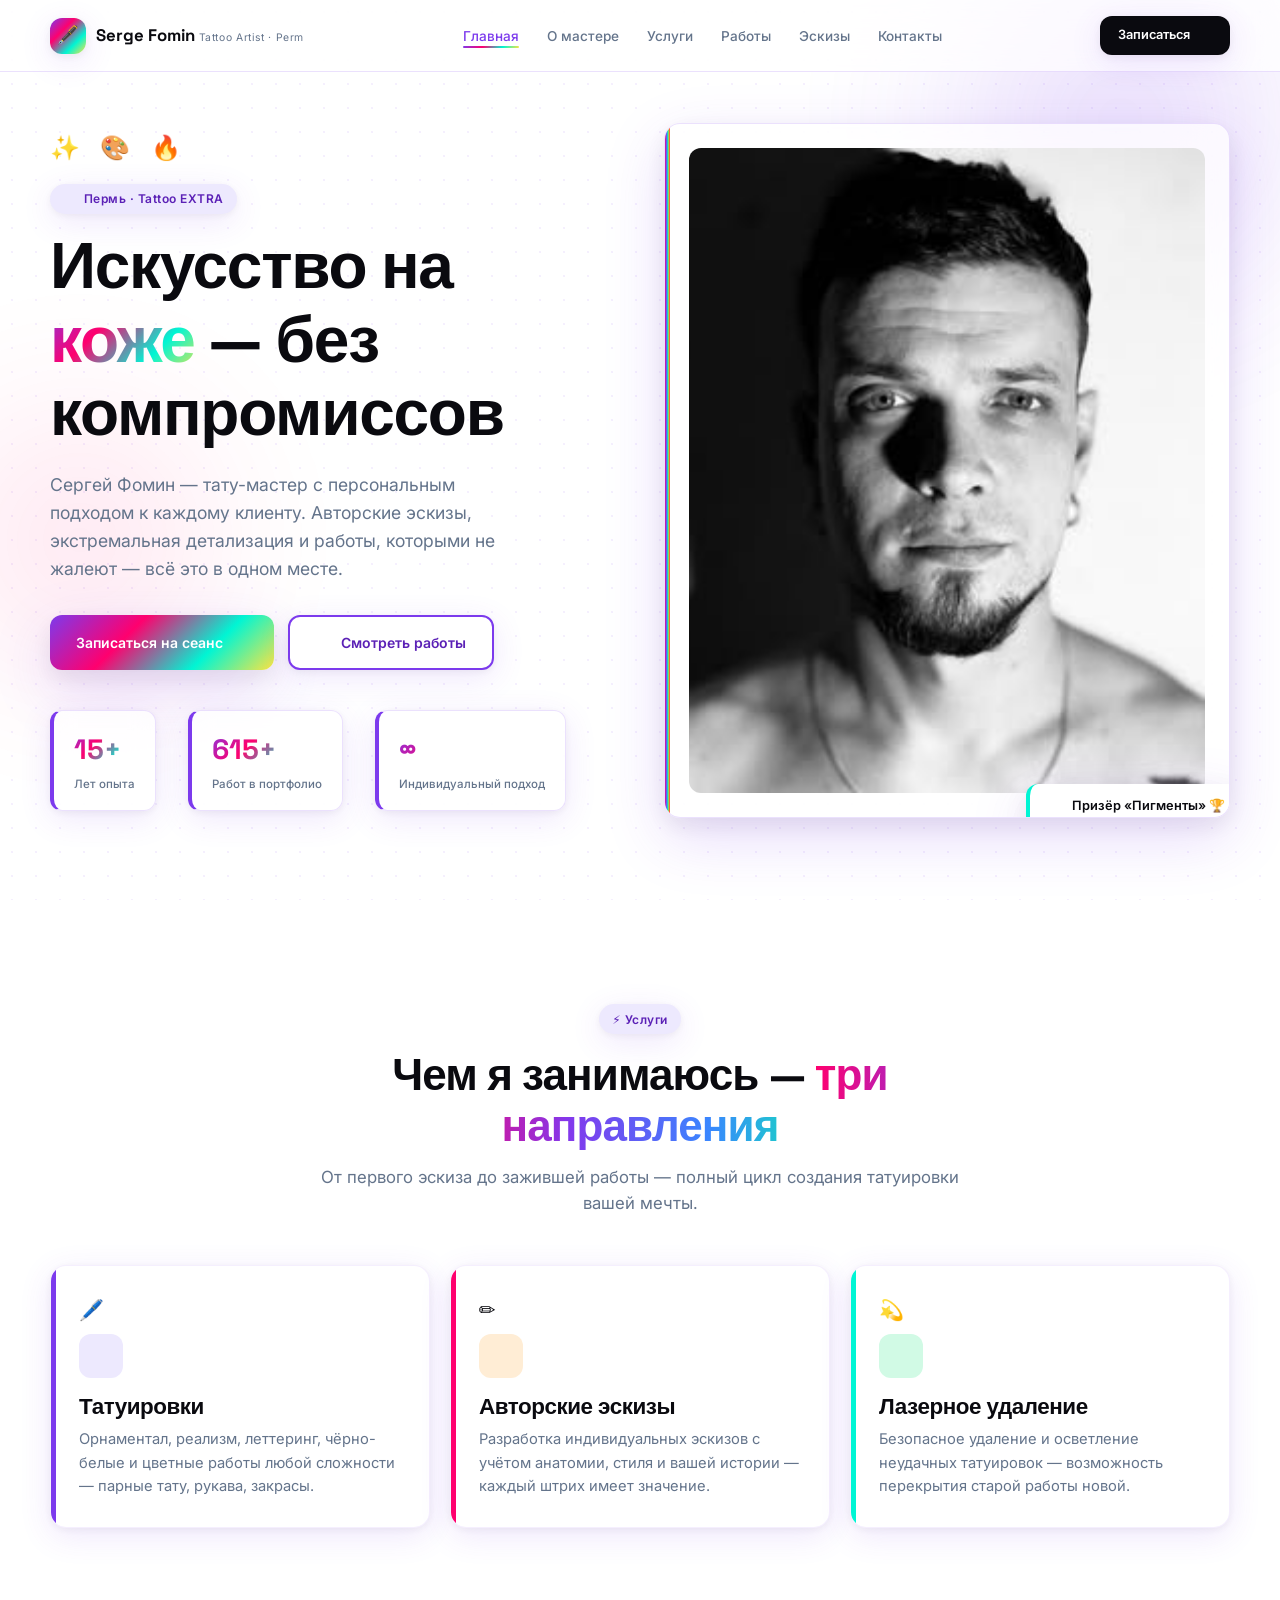
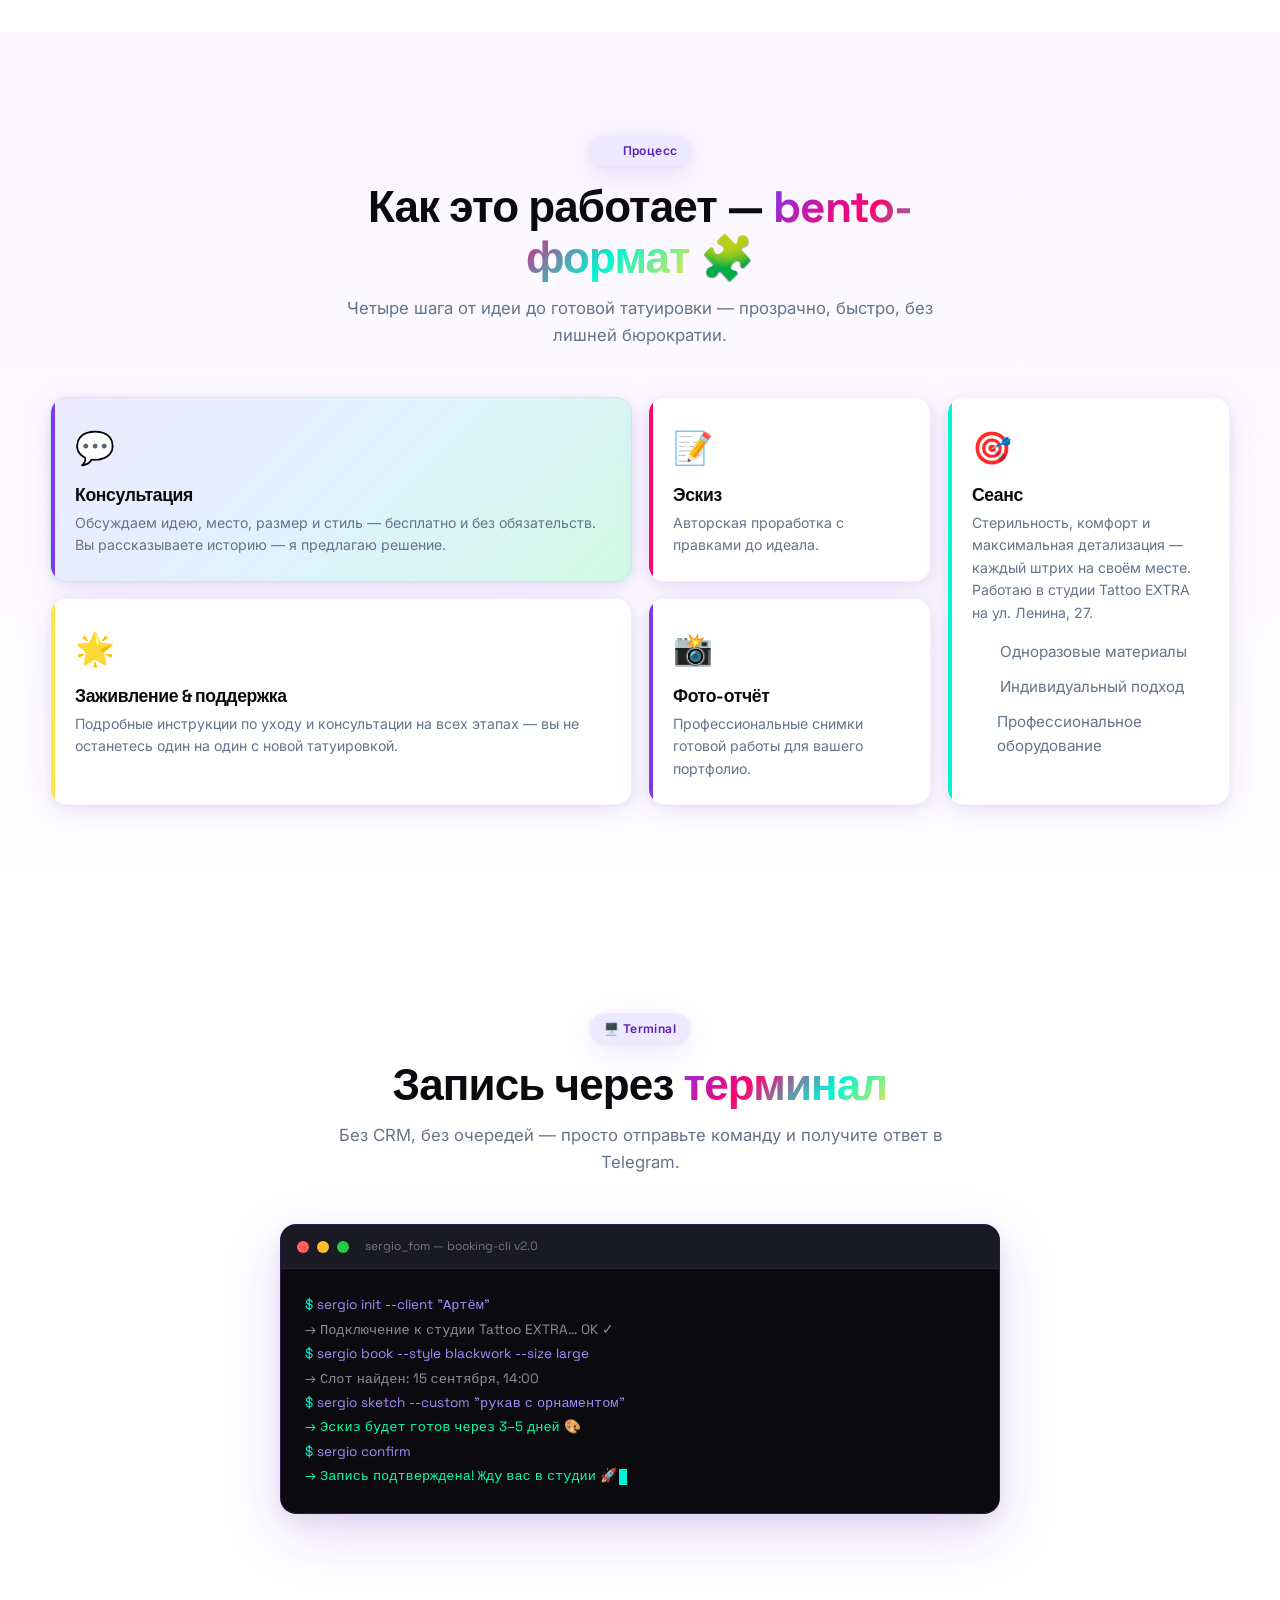
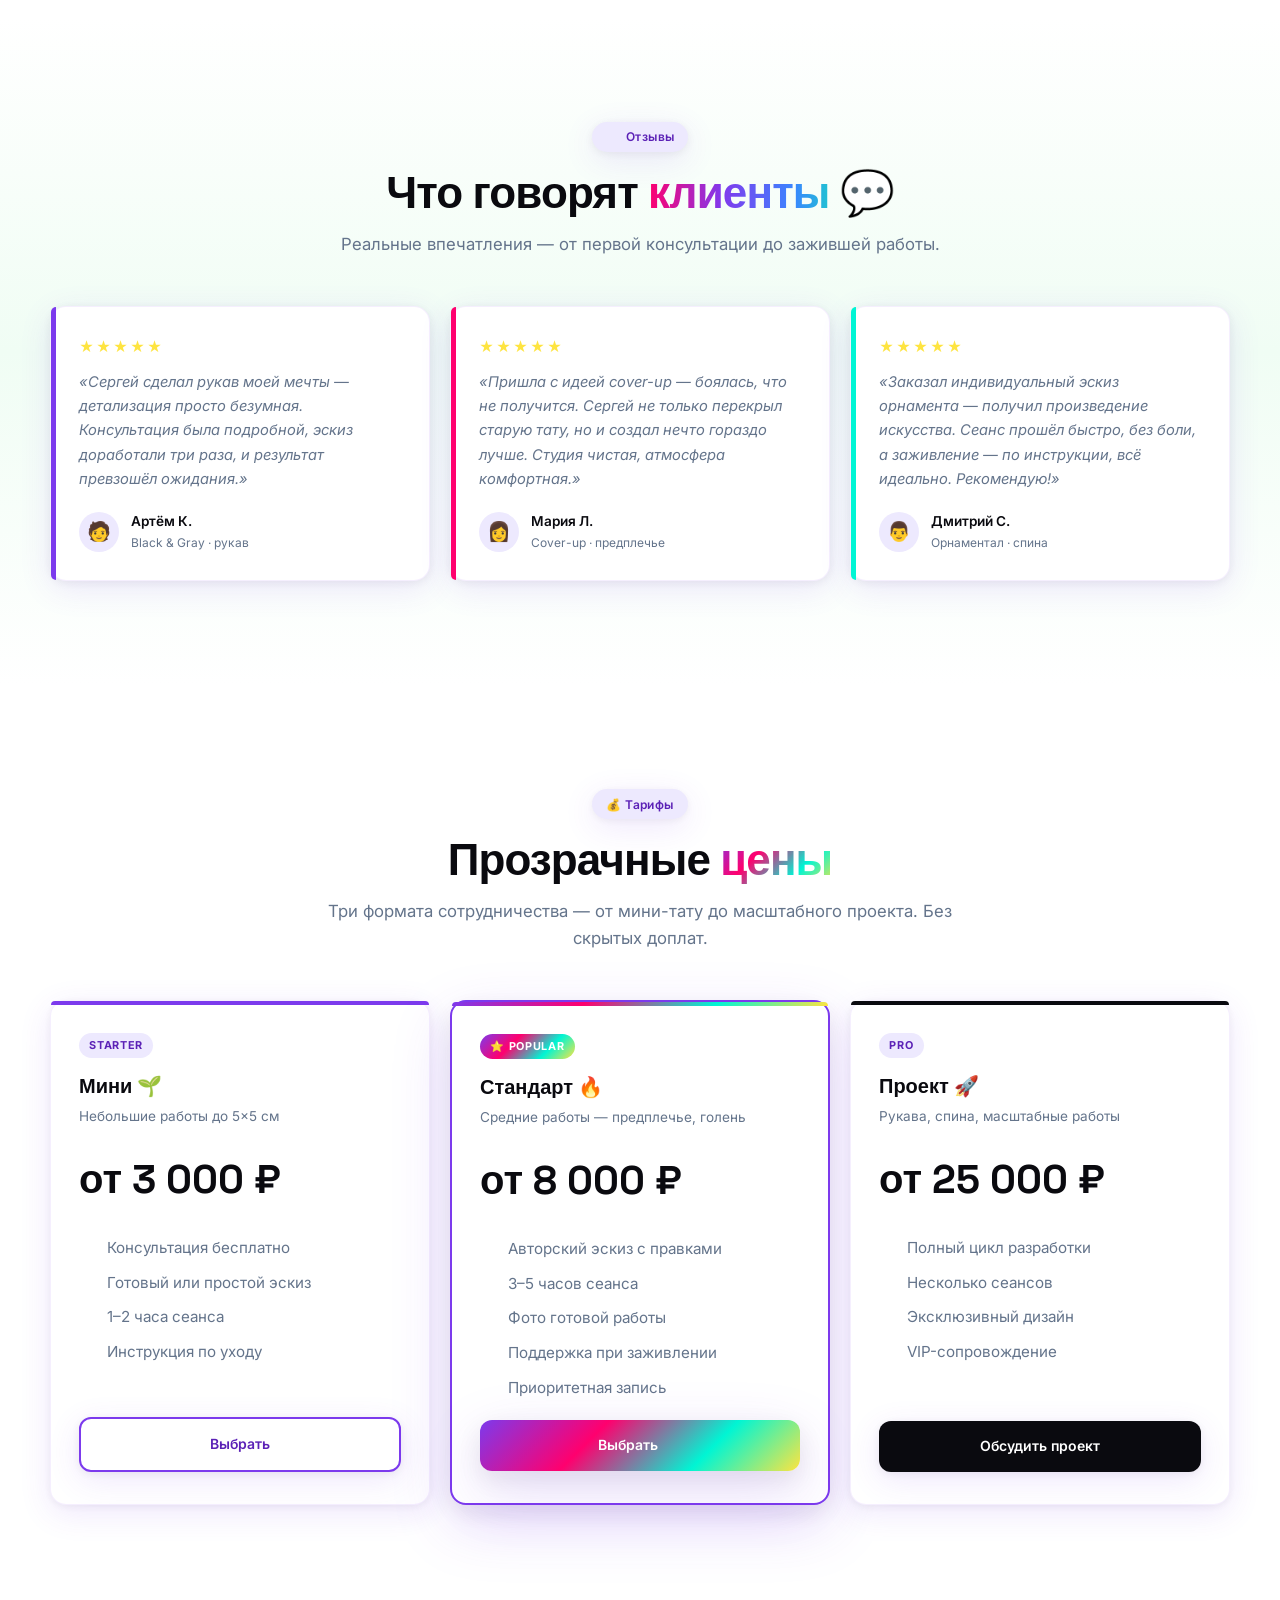
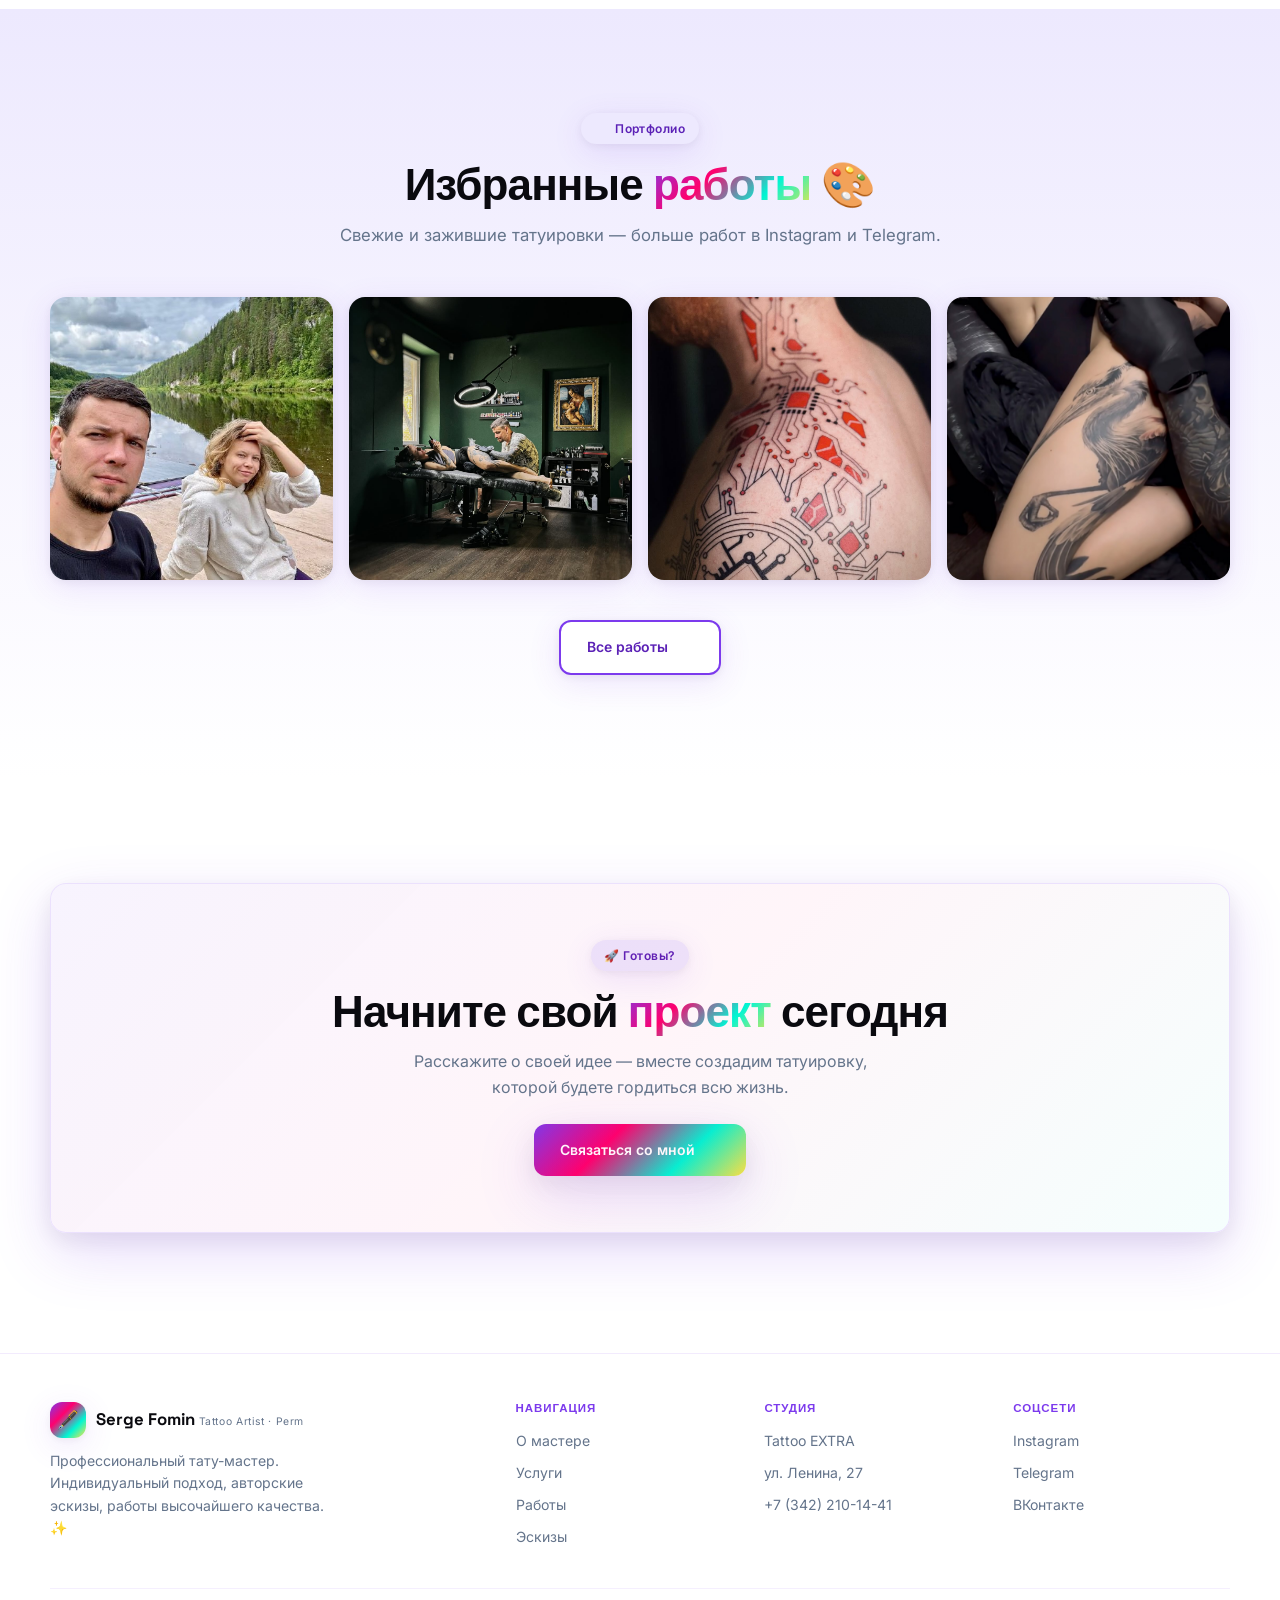
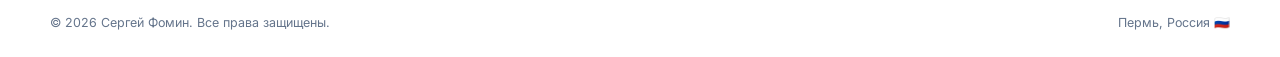
==== commit 9d2936a6: "Redesign site with neon glass aesthetic — gradients, bento grid, pricing, terminal UI." ====
--- a/index.html
+++ b/index.html
@@ -3,27 +3,30 @@
 <head>
   <meta charset="UTF-8">
   <meta name="viewport" content="width=device-width, initial-scale=1.0">
-  <meta name="description" content="Сергей Фомин — профессиональный тату-мастер в Перми. Индивидуальные эскизы, татуировки любой сложности, лазерное удаление. Студия Tattoo EXTRA.">
+  <meta name="description" content="Сергей Фомин — профессиональный тату-мастер в Перми. Индивидуальные эскизы, татуировки любой сложности. Студия Tattoo EXTRA.">
   <title>Сергей Фомин — Тату-мастер | Пермь</title>
   <link rel="preconnect" href="https://fonts.googleapis.com">
   <link rel="preconnect" href="https://fonts.gstatic.com" crossorigin>
-  <link href="https://fonts.googleapis.com/css2?family=Cormorant+Garamond:ital,wght@0,400;0,500;0,600;1,400&family=Great+Vibes&family=Manrope:wght@400;500;600;700&display=swap" rel="stylesheet">
-    <script>
-    (function () {
-      var theme = localStorage.getItem("theme") || "light";
-      document.documentElement.setAttribute("data-theme", theme);
-      document.documentElement.style.colorScheme = theme;
-    })();
-  </script>
+  <link href="https://fonts.googleapis.com/css2?family=Inter:wght@400;500;600;700;800&family=Space+Grotesk:wght@400;500;600;700&display=swap" rel="stylesheet">
   <link rel="stylesheet" href="css/style.css">
+  <script src="https://unpkg.com/lucide@latest/dist/umd/lucide.min.js"></script>
 </head>
 <body>
 
+  <div class="bg-orbs" aria-hidden="true">
+    <div class="orb orb-1"></div>
+    <div class="orb orb-2"></div>
+    <div class="orb orb-3"></div>
+  </div>
+
   <header class="site-header">
     <div class="container">
       <a href="index.html" class="logo">
-        <span class="logo-name">Serge Fomin</span>
-        <span class="logo-tagline">Tattoo Artist · Perm</span>
+        <span class="logo-icon">🖋️</span>
+        <div>
+          <span class="logo-name">Serge Fomin</span>
+          <span class="logo-tagline">Tattoo Artist · Perm</span>
+        </div>
       </a>
       <nav>
         <button class="nav-toggle" aria-label="Меню">
@@ -35,231 +38,325 @@
           <li><a href="services.html">Услуги</a></li>
           <li><a href="portfolio.html">Работы</a></li>
           <li><a href="sketches.html">Эскизы</a></li>
-          <li class="nav-theme-item">
-            <span class="nav-theme-label">Тема оформления</span>
-            <button class="theme-switch theme-switch--nav" type="button" role="switch" aria-label="Переключить тему" aria-checked="false">
-              <span class="theme-switch-track">
-                <span class="theme-switch-icon theme-switch-icon-light" aria-hidden="true">☀</span>
-                <span class="theme-switch-icon theme-switch-icon-dark" aria-hidden="true">☾</span>
-                <span class="theme-switch-thumb" aria-hidden="true"></span>
-              </span>
-              <span class="theme-switch-text">Светлая</span>
-            </button>
-          </li>
           <li><a href="contact.html">Контакты</a></li>
         </ul>
       </nav>
       <div class="header-actions">
-        <button class="theme-switch" type="button" role="switch" aria-label="Переключить тему" aria-checked="false">
-          <span class="theme-switch-track">
-            <span class="theme-switch-icon theme-switch-icon-light" aria-hidden="true">☀</span>
-            <span class="theme-switch-icon theme-switch-icon-dark" aria-hidden="true">☾</span>
-            <span class="theme-switch-thumb" aria-hidden="true"></span>
+        <a href="contact.html" class="header-cta">
+          Записаться
+          <i data-lucide="arrow-right" class="arrow-icon" style="width:16px;height:16px"></i>
+        </a>
+      </div>
+    </div>
+  </header>
+
+  <!-- Hero -->
+  <section class="hero">
+    <div class="container">
+      <div class="hero-grid">
+        <div class="hero-content fade-in">
+          <div class="hero-emoji-row">✨ 🎨 🔥</div>
+          <span class="section-badge">
+            <i data-lucide="sparkles" style="width:14px;height:14px"></i>
+            Пермь · Tattoo EXTRA
           </span>
-          <span class="theme-switch-text">Светлая</span>
-        </button>
-        <a href="contact.html" class="header-cta">Записаться</a>
-      </div>
-    </div>
-  </header>
-
-  <section class="hero">
-    <div class="hero-bg">
-      <img src="assets/images/instagram/ig-07.jpg" alt="Работа Serge Fomin — Deus vult">
-    </div>
-    <div class="hero-portrait fade-in">
-      <img src="assets/images/master/sergio-instagram.jpg" alt="Сергей Fomin — тату-мастер">
-    </div>
-    <div class="container">
-      <div class="hero-content fade-in">
-        <div class="hero-badge">Пермь · Tattoo EXTRA</div>
-        <p class="calligraphy">Art on skin</p>
-        <h1>Искусство на <em>коже</em></h1>
-        <p class="hero-text">
-          Сергей Фомин — профессиональный тату-мастер с персональным подходом к каждому клиенту.
-          Авторские эскизы, экстремальная детализация и работы, которыми не жалеют.
-        </p>
-        <div class="hero-actions">
-          <a href="contact.html" class="btn btn-primary">Записаться на сеанс</a>
-          <a href="portfolio.html" class="btn btn-outline">Смотреть работы</a>
-        </div>
-        <div class="hero-stats">
-          <div>
-            <div class="stat-value">15+</div>
-            <div class="stat-label">Лет опыта</div>
-          </div>
-          <div>
-            <div class="stat-value">615+</div>
-            <div class="stat-label">Работ в портфолио</div>
-          </div>
-          <div>
-            <div class="stat-value">∞</div>
-            <div class="stat-label">Индивидуальный подход</div>
-          </div>
-        </div>
-      </div>
-    </div>
-  </section>
-
+          <h1>Искусство на <span class="gradient-text">коже</span> — без компромиссов</h1>
+          <p class="hero-text">
+            Сергей Фомин — тату-мастер с персональным подходом к каждому клиенту.
+            Авторские эскизы, экстремальная детализация и работы, которыми не жалеют — всё это в одном месте.
+          </p>
+          <div class="hero-actions">
+            <a href="contact.html" class="btn btn-primary">
+              Записаться на сеанс
+              <span class="animated-arrow"><i data-lucide="arrow-right" style="width:18px;height:18px"></i></span>
+            </a>
+            <a href="portfolio.html" class="btn btn-outline">
+              <i data-lucide="image" style="width:18px;height:18px"></i>
+              Смотреть работы
+            </a>
+          </div>
+          <div class="hero-stats">
+            <div class="stat-item">
+              <div class="stat-value">15+</div>
+              <div class="stat-label">Лет опыта</div>
+            </div>
+            <div class="stat-item">
+              <div class="stat-value">615+</div>
+              <div class="stat-label">Работ в портфолио</div>
+            </div>
+            <div class="stat-item">
+              <div class="stat-value">∞</div>
+              <div class="stat-label">Индивидуальный подход</div>
+            </div>
+          </div>
+        </div>
+        <div class="hero-visual fade-in">
+          <div class="hero-glass-card">
+            <div class="hero-image-wrap">
+              <img src="assets/images/master/sergio-instagram.jpg" alt="Сергей Фомин — тату-мастер" onerror="this.style.display='none';this.parentElement.textContent='🎨'">
+            </div>
+            <div class="hero-float-badge">
+              <i data-lucide="award" style="width:18px;height:18px;color:#7c3aed"></i>
+              Призёр «Пигменты» 🏆
+            </div>
+          </div>
+        </div>
+      </div>
+    </div>
+  </section>
+
+  <!-- 3 Feature Cards -->
   <section class="section">
     <div class="container">
       <div class="section-header fade-in">
-        <span class="section-label">Услуги</span>
-        <h2>Чем я занимаюсь</h2>
+        <span class="section-badge">⚡ Услуги</span>
+        <h2>Чем я занимаюсь — <span class="rainbow-text">три направления</span></h2>
         <p>От первого эскиза до зажившей работы — полный цикл создания татуировки вашей мечты.</p>
       </div>
       <div class="grid-3" data-stagger>
-        <article class="card fade-in">
-          <div class="card-icon">✦</div>
+        <article class="feature-card fade-in">
+          <div class="feature-card-emoji">🖊️</div>
+          <div class="feature-card-icon"><i data-lucide="pen-tool" style="width:22px;height:22px"></i></div>
           <h3>Татуировки</h3>
-          <p>Орнаментал, реализм, леттеринг, чёрно-белые и цветные работы любой сложности. Парные тату, рукава, закрасы.</p>
-        </article>
-        <article class="card fade-in">
-          <div class="card-icon">◈</div>
+          <p>Орнаментал, реализм, леттеринг, чёрно-белые и цветные работы любой сложности — парные тату, рукава, закрасы.</p>
+        </article>
+        <article class="feature-card fade-in">
+          <div class="feature-card-emoji">✏️</div>
+          <div class="feature-card-icon"><i data-lucide="palette" style="width:22px;height:22px"></i></div>
           <h3>Авторские эскизы</h3>
-          <p>Разработка индивидуальных и эксклюзивных эскизов с учётом анатомии, стиля и вашей истории.</p>
-        </article>
-        <article class="card fade-in">
-          <div class="card-icon">◎</div>
+          <p>Разработка индивидуальных эскизов с учётом анатомии, стиля и вашей истории — каждый штрих имеет значение.</p>
+        </article>
+        <article class="feature-card fade-in">
+          <div class="feature-card-emoji">💫</div>
+          <div class="feature-card-icon"><i data-lucide="zap" style="width:22px;height:22px"></i></div>
           <h3>Лазерное удаление</h3>
-          <p>Безопасное удаление и осветление неудачных татуировок. Возможность перекрытия старой работы новой.</p>
-        </article>
-      </div>
-      <div style="text-align: center; margin-top: 2.5rem;">
-        <a href="services.html" class="btn btn-outline">Все услуги</a>
-      </div>
-    </div>
-  </section>
-
-  <section class="section" style="background: var(--bg-elevated);">
-    <div class="container">
-      <div class="split-section">
-        <div class="split-image fade-in">
-          <img src="assets/images/studio/studio-01.jpg" alt="Сергей Фомин за работой">
-        </div>
-        <div class="split-content fade-in">
-          <div class="master-card">
-            <img src="assets/images/master/sergio-instagram.jpg" alt="Сергей Fomin">
-            <div class="master-card-info">
-              <h3>Сергей Фомин</h3>
-              <p>@sergio_fom · Пермь</p>
-            </div>
-          </div>
-          <span class="section-label">О мастере</span>
-          <h2>Качество, детализация, любовь к делу</h2>
-          <p style="color: var(--text-muted); margin-top: 1rem;">
-            Я — Сергей Фомин, тату-мастер из Перми. Участник и призёр фестиваля «Пигменты» в номинациях
-            орнаментал, реализм, цветная и чёрно-белая татуировка. Каждая работа — это история,
-            которую мы создаём вместе.
-          </p>
-          <blockquote class="quote">
-            «Как бы ни складывались обстоятельства, ваша кожа — холст бесконечных возможностей.
-            Наносите только те сюжеты, которые радуют вас.»
-          </blockquote>
-          <div class="style-tags">
-            <span class="style-tag">Орнаментал</span>
-            <span class="style-tag">Реализм</span>
-            <span class="style-tag">Lettering</span>
-            <span class="style-tag">Cover-up</span>
-          </div>
-          <a href="about.html" class="btn btn-primary" style="margin-top: 1.5rem;">Узнать больше</a>
-        </div>
-      </div>
-    </div>
-  </section>
-
+          <p>Безопасное удаление и осветление неудачных татуировок — возможность перекрытия старой работы новой.</p>
+        </article>
+      </div>
+    </div>
+  </section>
+
+  <!-- Bento Grid -->
+  <section class="section" style="background: linear-gradient(180deg, #faf5ff 0%, #ffffff 100%);">
+    <div class="container">
+      <div class="section-header fade-in">
+        <span class="section-badge"><i data-lucide="layout-grid" style="width:14px;height:14px"></i> Процесс</span>
+        <h2>Как это работает — <span class="gradient-text">bento-формат</span> 🧩</h2>
+        <p>Четыре шага от идеи до готовой татуировки — прозрачно, быстро, без лишней бюрократии.</p>
+      </div>
+      <div class="bento-grid fade-in" data-stagger>
+        <div class="bento-item bento-purple span-2 bento-gradient-bg">
+          <div class="bento-emoji">💬</div>
+          <h3>Консультация</h3>
+          <p>Обсуждаем идею, место, размер и стиль — бесплатно и без обязательств. Вы рассказываете историю — я предлагаю решение.</p>
+        </div>
+        <div class="bento-item bento-pink">
+          <div class="bento-emoji">📝</div>
+          <h3>Эскиз</h3>
+          <p>Авторская проработка с правками до идеала.</p>
+        </div>
+        <div class="bento-item bento-cyan tall">
+          <div class="bento-emoji">🎯</div>
+          <h3>Сеанс</h3>
+          <p>Стерильность, комфорт и максимальная детализация — каждый штрих на своём месте. Работаю в студии Tattoo EXTRA на ул. Ленина, 27.</p>
+          <ul class="check-list" style="margin-top:1rem">
+            <li><i data-lucide="check-circle" style="width:18px;height:18px"></i> Одноразовые материалы</li>
+            <li><i data-lucide="check-circle" style="width:18px;height:18px"></i> Индивидуальный подход</li>
+            <li><i data-lucide="check-circle" style="width:18px;height:18px"></i> Профессиональное оборудование</li>
+          </ul>
+        </div>
+        <div class="bento-item bento-yellow span-2">
+          <div class="bento-emoji">🌟</div>
+          <h3>Заживление &amp; поддержка</h3>
+          <p>Подробные инструкции по уходу и консультации на всех этапах — вы не останетесь один на один с новой татуировкой.</p>
+        </div>
+        <div class="bento-item bento-purple">
+          <div class="bento-emoji">📸</div>
+          <h3>Фото-отчёт</h3>
+          <p>Профессиональные снимки готовой работы для вашего портфолио.</p>
+        </div>
+      </div>
+    </div>
+  </section>
+
+  <!-- Terminal -->
   <section class="section">
     <div class="container">
       <div class="section-header fade-in">
-        <span class="section-label">Портфолио</span>
-        <h2>Избранные работы</h2>
-        <p>Свежие и зажившие татуировки. Больше работ — в Instagram и Telegram.</p>
+        <span class="section-badge">🖥️ Terminal</span>
+        <h2>Запись через <span class="gradient-text">терминал</span></h2>
+        <p>Без CRM, без очередей — просто отправьте команду и получите ответ в Telegram.</p>
+      </div>
+      <div class="terminal fade-in" style="max-width:720px;margin:0 auto">
+        <div class="terminal-bar">
+          <span class="terminal-dot red"></span>
+          <span class="terminal-dot yellow"></span>
+          <span class="terminal-dot green"></span>
+          <span class="terminal-title">sergio_fom — booking-cli v2.0</span>
+        </div>
+        <div class="terminal-body">
+          <span class="terminal-line"><span class="terminal-prompt">$</span> <span class="terminal-cmd">sergio init --client "Артём"</span></span>
+          <span class="terminal-line terminal-output">→ Подключение к студии Tattoo EXTRA... OK ✓</span>
+          <span class="terminal-line"><span class="terminal-prompt">$</span> <span class="terminal-cmd">sergio book --style blackwork --size large</span></span>
+          <span class="terminal-line terminal-output">→ Слот найден: 15 сентября, 14:00</span>
+          <span class="terminal-line"><span class="terminal-prompt">$</span> <span class="terminal-cmd">sergio sketch --custom "рукав с орнаментом"</span></span>
+          <span class="terminal-line terminal-success">→ Эскиз будет готов через 3–5 дней 🎨</span>
+          <span class="terminal-line"><span class="terminal-prompt">$</span> <span class="terminal-cmd">sergio confirm</span></span>
+          <span class="terminal-line terminal-success">→ Запись подтверждена! Жду вас в студии 🚀<span class="terminal-cursor"></span></span>
+        </div>
+      </div>
+    </div>
+  </section>
+
+  <!-- Fake Testimonials -->
+  <section class="section" style="background: linear-gradient(180deg, #ffffff 0%, #f0fdf4 50%, #ffffff 100%);">
+    <div class="container">
+      <div class="section-header fade-in">
+        <span class="section-badge"><i data-lucide="message-circle" style="width:14px;height:14px"></i> Отзывы</span>
+        <h2>Что говорят <span class="rainbow-text">клиенты</span> 💬</h2>
+        <p>Реальные впечатления — от первой консультации до зажившей работы.</p>
+      </div>
+      <div class="testimonials-grid" data-stagger>
+        <article class="testimonial-card fade-in">
+          <div class="testimonial-stars">★★★★★</div>
+          <p class="testimonial-text">«Сергей сделал рукав моей мечты — детализация просто безумная. Консультация была подробной, эскиз доработали три раза, и результат превзошёл ожидания.»</p>
+          <div class="testimonial-author">
+            <div class="testimonial-avatar">🧑</div>
+            <div>
+              <div class="testimonial-name">Артём К.</div>
+              <div class="testimonial-role">Black &amp; Gray · рукав</div>
+            </div>
+          </div>
+        </article>
+        <article class="testimonial-card fade-in">
+          <div class="testimonial-stars">★★★★★</div>
+          <p class="testimonial-text">«Пришла с идеей cover-up — боялась, что не получится. Сергей не только перекрыл старую тату, но и создал нечто гораздо лучше. Студия чистая, атмосфера комфортная.»</p>
+          <div class="testimonial-author">
+            <div class="testimonial-avatar">👩</div>
+            <div>
+              <div class="testimonial-name">Мария Л.</div>
+              <div class="testimonial-role">Cover-up · предплечье</div>
+            </div>
+          </div>
+        </article>
+        <article class="testimonial-card fade-in">
+          <div class="testimonial-stars">★★★★★</div>
+          <p class="testimonial-text">«Заказал индивидуальный эскиз орнамента — получил произведение искусства. Сеанс прошёл быстро, без боли, а заживление — по инструкции, всё идеально. Рекомендую!»</p>
+          <div class="testimonial-author">
+            <div class="testimonial-avatar">👨</div>
+            <div>
+              <div class="testimonial-name">Дмитрий С.</div>
+              <div class="testimonial-role">Орнаментал · спина</div>
+            </div>
+          </div>
+        </article>
+      </div>
+    </div>
+  </section>
+
+  <!-- 3 Pricing Tiers -->
+  <section class="section">
+    <div class="container">
+      <div class="section-header fade-in">
+        <span class="section-badge">💰 Тарифы</span>
+        <h2>Прозрачные <span class="gradient-text">цены</span></h2>
+        <p>Три формата сотрудничества — от мини-тату до масштабного проекта. Без скрытых доплат.</p>
+      </div>
+      <div class="pricing-grid" data-stagger>
+        <article class="pricing-card fade-in">
+          <span class="pricing-badge">Starter</span>
+          <div class="pricing-name">Мини 🌱</div>
+          <p class="pricing-desc">Небольшие работы до 5×5 см</p>
+          <div class="pricing-price">от 3 000 ₽</div>
+          <ul class="check-list">
+            <li><i data-lucide="check" style="width:18px;height:18px"></i> Консультация бесплатно</li>
+            <li><i data-lucide="check" style="width:18px;height:18px"></i> Готовый или простой эскиз</li>
+            <li><i data-lucide="check" style="width:18px;height:18px"></i> 1–2 часа сеанса</li>
+            <li><i data-lucide="check" style="width:18px;height:18px"></i> Инструкция по уходу</li>
+          </ul>
+          <a href="contact.html" class="btn btn-outline">Выбрать</a>
+        </article>
+        <article class="pricing-card featured fade-in">
+          <span class="pricing-badge">⭐ Popular</span>
+          <div class="pricing-name">Стандарт 🔥</div>
+          <p class="pricing-desc">Средние работы — предплечье, голень</p>
+          <div class="pricing-price">от 8 000 ₽</div>
+          <ul class="check-list">
+            <li><i data-lucide="check" style="width:18px;height:18px"></i> Авторский эскиз с правками</li>
+            <li><i data-lucide="check" style="width:18px;height:18px"></i> 3–5 часов сеанса</li>
+            <li><i data-lucide="check" style="width:18px;height:18px"></i> Фото готовой работы</li>
+            <li><i data-lucide="check" style="width:18px;height:18px"></i> Поддержка при заживлении</li>
+            <li><i data-lucide="check" style="width:18px;height:18px"></i> Приоритетная запись</li>
+          </ul>
+          <a href="contact.html" class="btn btn-primary">Выбрать <span class="animated-arrow"><i data-lucide="arrow-right" style="width:16px;height:16px"></i></span></a>
+        </article>
+        <article class="pricing-card fade-in">
+          <span class="pricing-badge">Pro</span>
+          <div class="pricing-name">Проект 🚀</div>
+          <p class="pricing-desc">Рукава, спина, масштабные работы</p>
+          <div class="pricing-price">от 25 000 ₽</div>
+          <ul class="check-list">
+            <li><i data-lucide="check" style="width:18px;height:18px"></i> Полный цикл разработки</li>
+            <li><i data-lucide="check" style="width:18px;height:18px"></i> Несколько сеансов</li>
+            <li><i data-lucide="check" style="width:18px;height:18px"></i> Эксклюзивный дизайн</li>
+            <li><i data-lucide="check" style="width:18px;height:18px"></i> VIP-сопровождение</li>
+          </ul>
+          <a href="contact.html" class="btn btn-dark">Обсудить проект</a>
+        </article>
+      </div>
+    </div>
+  </section>
+
+  <!-- Gallery preview -->
+  <section class="section" style="background: linear-gradient(180deg, #ede9fe 0%, #ffffff 100%);">
+    <div class="container">
+      <div class="section-header fade-in">
+        <span class="section-badge"><i data-lucide="sparkles" class="sparkle" style="width:14px;height:14px"></i> Портфолио</span>
+        <h2>Избранные <span class="gradient-text">работы</span> 🎨</h2>
+        <p>Свежие и зажившие татуировки — больше работ в Instagram и Telegram.</p>
       </div>
       <div class="gallery-grid" data-stagger>
         <div class="gallery-item fade-in" data-lightbox data-caption="Black & Gray · Заживший рукав">
-          <img src="assets/images/works/work-16.jpg" alt="Заживший рукав" loading="lazy">
+          <img src="assets/images/works/work-16.jpg" alt="Заживший рукав" loading="lazy" onerror="this.style.display='none';this.nextElementSibling.style.display='flex'">
+          <div class="gallery-placeholder" style="display:none">🖤</div>
           <div class="gallery-overlay"><span class="gallery-tag">Black & Gray</span><span class="gallery-title">Рукав для Артёма</span></div>
         </div>
-        <div class="gallery-item fade-in" data-lightbox data-caption="Cover-up · Закрас ноги">
-          <img src="assets/images/instagram/ig-08.jpg" alt="Закрас ноги" loading="lazy">
+        <div class="gallery-item fade-in" data-lightbox data-caption="Cover-up · Закрас">
+          <img src="assets/images/instagram/ig-08.jpg" alt="Закрас" loading="lazy" onerror="this.style.display='none';this.nextElementSibling.style.display='flex'">
+          <div class="gallery-placeholder" style="display:none">💜</div>
           <div class="gallery-overlay"><span class="gallery-tag">Cover-up</span><span class="gallery-title">Закрас ноги</span></div>
         </div>
         <div class="gallery-item fade-in" data-lightbox data-caption="Black & Gray · Киберпанк">
-          <img src="assets/images/instagram/ig-11.jpg" alt="Киберпанк" loading="lazy">
+          <img src="assets/images/instagram/ig-11.jpg" alt="Киберпанк" loading="lazy" onerror="this.style.display='none';this.nextElementSibling.style.display='flex'">
+          <div class="gallery-placeholder" style="display:none">⚡</div>
           <div class="gallery-overlay"><span class="gallery-tag">Black & Gray</span><span class="gallery-title">Киберпанк</span></div>
         </div>
-        <div class="gallery-item fade-in" data-lightbox data-caption="Black & Gray · Масштабный проект">
-          <img src="assets/images/instagram/ig-09.jpg" alt="Масштабный проект" loading="lazy">
+        <div class="gallery-item fade-in" data-lightbox data-caption="Black & Gray · Проект">
+          <img src="assets/images/instagram/ig-09.jpg" alt="Проект" loading="lazy" onerror="this.style.display='none';this.nextElementSibling.style.display='flex'">
+          <div class="gallery-placeholder" style="display:none">🔥</div>
           <div class="gallery-overlay"><span class="gallery-tag">Black & Gray</span><span class="gallery-title">Масштабный проект</span></div>
         </div>
       </div>
-      <div style="text-align: center; margin-top: 2.5rem;">
-        <a href="portfolio.html" class="btn btn-outline">Все работы</a>
-      </div>
-    </div>
-  </section>
-
-  <section class="section" style="background: var(--bg-elevated);">
-    <div class="container">
-      <div class="section-header fade-in">
-        <span class="section-label">Эскизы</span>
-        <h2>Библиотека эскизов</h2>
-        <p>Готовые эскизы для татуировки или индивидуальная разработка под вашу идею.</p>
-      </div>
-      <div class="grid-4" data-stagger>
-        <article class="sketch-card fade-in">
-          <div class="sketch-card-image">
-            <img src="assets/images/sketches/sketch-01.jpg" alt="Эскиз орнамент">
-          </div>
-          <div class="sketch-card-body">
-            <span class="sketch-status available">Доступен</span>
-            <h3>Орнаментальный мандala</h3>
-            <p>Геометрия и орнамент · предплечье</p>
-          </div>
-        </article>
-        <article class="sketch-card fade-in">
-          <div class="sketch-card-image">
-            <img src="assets/images/sketches/sketch-02.jpg" alt="Эскиз реализм">
-          </div>
-          <div class="sketch-card-body">
-            <span class="sketch-status available">Доступен</span>
-            <h3>Реалистичный портрет</h3>
-            <p>Black & Gray · плечо или грудь</p>
-          </div>
-        </article>
-        <article class="sketch-card fade-in">
-          <div class="sketch-card-image">
-            <img src="assets/images/sketches/sketch-03.jpg" alt="Цветочный браслет">
-          </div>
-          <div class="sketch-card-body">
-            <span class="sketch-status available">Доступен</span>
-            <h3>Цветочный браслет</h3>
-            <p>Изящное решение для запястья</p>
-          </div>
-        </article>
-        <article class="sketch-card fade-in">
-          <div class="sketch-card-image">
-            <img src="assets/images/sketches/sketch-04.jpg" alt="Индивидуальный эскиз">
-          </div>
-          <div class="sketch-card-body">
-            <span class="sketch-status custom">Под заказ</span>
-            <h3>Ваш уникальный эскиз</h3>
-            <p>Разработаю с нуля под вашу идею</p>
-          </div>
-        </article>
-      </div>
-      <div style="text-align: center; margin-top: 2.5rem;">
-        <a href="sketches.html" class="btn btn-outline">Смотреть все эскизы</a>
-      </div>
-    </div>
-  </section>
-
+      <div style="text-align:center;margin-top:2.5rem">
+        <a href="portfolio.html" class="btn btn-outline">
+          Все работы
+          <span class="animated-arrow"><i data-lucide="arrow-right" style="width:18px;height:18px"></i></span>
+        </a>
+      </div>
+    </div>
+  </section>
+
+  <!-- CTA -->
   <section class="section">
     <div class="container">
       <div class="cta-banner fade-in">
-        <h2>Готовы начать?</h2>
-        <p>Расскажите о своей идее — вместе создадим татуировку, которой будете гордиться.</p>
-        <a href="contact.html" class="btn btn-primary">Связаться со мной</a>
+        <span class="section-badge" style="margin-bottom:1rem">🚀 Готовы?</span>
+        <h2>Начните свой <span class="gradient-text">проект</span> сегодня</h2>
+        <p>Расскажите о своей идее — вместе создадим татуировку, которой будете гордиться всю жизнь.</p>
+        <a href="contact.html" class="btn btn-primary">
+          Связаться со мной
+          <span class="animated-arrow"><i data-lucide="arrow-right" style="width:18px;height:18px"></i></span>
+        </a>
       </div>
     </div>
   </section>
@@ -269,10 +366,13 @@
       <div class="footer-grid">
         <div class="footer-brand">
           <a href="index.html" class="logo">
-            <span class="logo-name">Serge Fomin</span>
-            <span class="logo-tagline">Tattoo Artist · Perm</span>
+            <span class="logo-icon">🖋️</span>
+            <div>
+              <span class="logo-name">Serge Fomin</span>
+              <span class="logo-tagline">Tattoo Artist · Perm</span>
+            </div>
           </a>
-          <p>Профессиональный тату-мастер. Индивидуальный подход, авторские эскизы, работы высочайшего качества.</p>
+          <p>Профессиональный тату-мастер. Индивидуальный подход, авторские эскизы, работы высочайшего качества. ✨</p>
         </div>
         <div class="footer-col">
           <h4>Навигация</h4>
@@ -286,30 +386,8 @@
         <div class="footer-col">
           <h4>Студия</h4>
           <ul>
-            <li class="nav-theme-item">
-            <span class="nav-theme-label">Тема оформления</span>
-            <button class="theme-switch theme-switch--nav" type="button" role="switch" aria-label="Переключить тему" aria-checked="false">
-              <span class="theme-switch-track">
-                <span class="theme-switch-icon theme-switch-icon-light" aria-hidden="true">☀</span>
-                <span class="theme-switch-icon theme-switch-icon-dark" aria-hidden="true">☾</span>
-                <span class="theme-switch-thumb" aria-hidden="true"></span>
-              </span>
-              <span class="theme-switch-text">Светлая</span>
-            </button>
-          </li>
-          <li><a href="contact.html">Tattoo EXTRA</a></li>
-            <li class="nav-theme-item">
-            <span class="nav-theme-label">Тема оформления</span>
-            <button class="theme-switch theme-switch--nav" type="button" role="switch" aria-label="Переключить тему" aria-checked="false">
-              <span class="theme-switch-track">
-                <span class="theme-switch-icon theme-switch-icon-light" aria-hidden="true">☀</span>
-                <span class="theme-switch-icon theme-switch-icon-dark" aria-hidden="true">☾</span>
-                <span class="theme-switch-thumb" aria-hidden="true"></span>
-              </span>
-              <span class="theme-switch-text">Светлая</span>
-            </button>
-          </li>
-          <li><a href="contact.html">ул. Ленина, 27</a></li>
+            <li><a href="contact.html">Tattoo EXTRA</a></li>
+            <li><a href="contact.html">ул. Ленина, 27</a></li>
             <li><a href="tel:+73422101441">+7 (342) 210-14-41</a></li>
           </ul>
         </div>
@@ -324,7 +402,7 @@
       </div>
       <div class="footer-bottom">
         <span>© 2026 Сергей Фомин. Все права защищены.</span>
-        <span>Пермь, Россия</span>
+        <span>Пермь, Россия 🇷🇺</span>
       </div>
     </div>
   </footer>
@@ -335,7 +413,6 @@
     <p class="lightbox-caption"></p>
   </div>
 
-  
   <div class="mobile-cta-bar">
     <a href="portfolio.html" class="btn btn-outline">Работы</a>
     <a href="contact.html" class="btn btn-primary">Записаться</a>
--- a/css/style.css
+++ b/css/style.css
@@ -1,229 +1,245 @@
-/* Serge Fomin — Tattoo Artist Portfolio */
-
-:root,
-[data-theme="light"] {
-  --bg: #faf7f2;
-  --bg-elevated: #f3eee6;
-  --bg-card: #ffffff;
-  --text: #1c1814;
-  --text-muted: #6f665c;
-  --accent: #9a7340;
-  --accent-light: #b8924f;
-  --accent-dark: #6b5228;
-  --border: rgba(154, 115, 64, 0.18);
-  --accent-soft: rgba(154, 115, 64, 0.1);
-  --header-bg: rgba(250, 247, 242, 0.92);
-  --hero-overlay: linear-gradient(to right, rgba(250, 247, 242, 0.96) 0%, rgba(250, 247, 242, 0.82) 45%, rgba(250, 247, 242, 0.35) 100%);
-  --gallery-overlay: linear-gradient(to top, rgba(28, 24, 20, 0.82), transparent 62%);
-  --shadow: 0 20px 60px rgba(28, 24, 20, 0.08);
-  --image-bg: #ece5da;
-  --radius: 6px;
-  --transition: 0.35s cubic-bezier(0.4, 0, 0.2, 1);
-  --header-h: 80px;
-  --max-w: 1200px;
-}
-
-[data-theme="dark"] {
-  --bg: #080808;
-  --bg-elevated: #111111;
-  --bg-card: #161616;
-  --text: #f2ece2;
-  --text-muted: #9a9288;
-  --accent: #c9a962;
-  --accent-light: #dfc88a;
-  --accent-dark: #8a7340;
-  --border: rgba(201, 169, 98, 0.15);
-  --accent-soft: rgba(201, 169, 98, 0.08);
-  --header-bg: rgba(8, 8, 8, 0.88);
-  --hero-overlay: linear-gradient(to right, rgba(8, 8, 8, 0.95) 0%, rgba(8, 8, 8, 0.7) 50%, rgba(8, 8, 8, 0.35) 100%);
-  --gallery-overlay: linear-gradient(to top, rgba(8, 8, 8, 0.92), transparent 60%);
-  --shadow: 0 24px 80px rgba(0, 0, 0, 0.55);
-  --image-bg: #0e0e0e;
-}
-
-*,
-*::before,
-*::after {
-  box-sizing: border-box;
-  margin: 0;
-  padding: 0;
-}
-
-html {
-  scroll-behavior: smooth;
-  color-scheme: light;
-}
-
-html[data-theme="dark"] {
-  color-scheme: dark;
-}
+/* Sergio Tattoo — Neon Glass Redesign */
+
+@import url('https://fonts.googleapis.com/css2?family=Inter:wght@400;500;600;700;800&family=Space+Grotesk:wght@400;500;600;700&display=swap');
+
+:root {
+  --white: #ffffff;
+  --black: #0a0a0f;
+  --purple: #7c3aed;
+  --purple-dark: #5b21b6;
+  --purple-light: #a78bfa;
+  --neon-pink: #ff006e;
+  --neon-cyan: #00f5d4;
+  --neon-yellow: #fee440;
+  --neon-green: #06ffa5;
+  --pastel-lavender: #ede9fe;
+  --pastel-mint: #d1fae5;
+  --pastel-peach: #ffedd5;
+  --pastel-sky: #e0f2fe;
+  --text: #0a0a0f;
+  --text-muted: #64748b;
+  --radius: 16px;
+  --radius-sm: 12px;
+  --shadow: 0 8px 32px rgba(124, 58, 237, 0.12), 0 2px 8px rgba(0, 0, 0, 0.06);
+  --shadow-lg: 0 20px 60px rgba(124, 58, 237, 0.18), 0 8px 24px rgba(0, 0, 0, 0.08);
+  --glass: rgba(255, 255, 255, 0.72);
+  --glass-border: rgba(124, 58, 237, 0.15);
+  --header-h: 72px;
+  --max-w: 1180px;
+  --transition: 0.3s cubic-bezier(0.4, 0, 0.2, 1);
+  --rainbow: linear-gradient(90deg, #ff006e, #8338ec, #3a86ff, #06ffa5, #ffbe0b, #ff006e);
+  --harsh-gradient: linear-gradient(135deg, #7c3aed 0%, #ff006e 35%, #00f5d4 70%, #fee440 100%);
+}
+
+*, *::before, *::after { box-sizing: border-box; margin: 0; padding: 0; }
+
+html { scroll-behavior: smooth; color-scheme: light; }
 
 body {
-  font-family: "Manrope", system-ui, sans-serif;
-  background: var(--bg);
+  font-family: "Inter", system-ui, sans-serif;
+  background: var(--white);
   color: var(--text);
-  line-height: 1.65;
+  line-height: 1.6;
   font-size: 16px;
   overflow-x: hidden;
-  transition: background-color 0.45s ease, color 0.45s ease;
-}
-
-body.nav-open {
-  overflow: hidden;
-}
-
+}
+
+/* Dot grid + radial orbs background */
 body::before {
   content: "";
   position: fixed;
   inset: 0;
-  background:
-    radial-gradient(ellipse 80% 50% at 50% -20%, var(--accent-soft), transparent),
-    radial-gradient(ellipse 60% 40% at 100% 100%, var(--accent-soft), transparent);
+  background-image: radial-gradient(circle, rgba(124, 58, 237, 0.08) 1px, transparent 1px);
+  background-size: 24px 24px;
+  pointer-events: none;
+  z-index: -2;
+}
+
+.bg-orbs {
+  position: fixed;
+  inset: 0;
   pointer-events: none;
   z-index: -1;
-}
-
-img {
-  max-width: 100%;
-  height: auto;
-  display: block;
-}
-
-a {
-  color: inherit;
-  text-decoration: none;
-  transition: color var(--transition);
-}
-
-a:hover {
-  color: var(--accent);
-}
+  overflow: hidden;
+}
+
+.orb {
+  position: absolute;
+  border-radius: 50%;
+  filter: blur(80px);
+  opacity: 0.45;
+  animation: orbFloat 12s ease-in-out infinite;
+}
+
+.orb-1 {
+  width: 480px; height: 480px;
+  background: radial-gradient(circle, rgba(124, 58, 237, 0.5), transparent 70%);
+  top: -120px; right: -80px;
+}
+
+.orb-2 {
+  width: 360px; height: 360px;
+  background: radial-gradient(circle, rgba(255, 0, 110, 0.35), transparent 70%);
+  bottom: 20%; left: -100px;
+  animation-delay: -4s;
+}
+
+.orb-3 {
+  width: 300px; height: 300px;
+  background: radial-gradient(circle, rgba(0, 245, 212, 0.3), transparent 70%);
+  top: 45%; right: 10%;
+  animation-delay: -8s;
+}
+
+@keyframes orbFloat {
+  0%, 100% { transform: translate(0, 0) scale(1); }
+  50% { transform: translate(20px, -30px) scale(1.08); }
+}
+
+img { max-width: 100%; height: auto; display: block; }
+
+a { color: inherit; text-decoration: none; transition: color var(--transition); }
 
 h1, h2, h3, h4 {
-  font-family: "Cormorant Garamond", Georgia, serif;
-  font-weight: 500;
+  font-family: "Space Grotesk", sans-serif;
+  font-weight: 700;
   line-height: 1.15;
-  letter-spacing: 0.02em;
-}
-
-h1 { font-size: clamp(2.8rem, 6vw, 5rem); }
-h2 { font-size: clamp(2rem, 4vw, 3rem); }
-h3 { font-size: clamp(1.4rem, 2.5vw, 1.8rem); }
+  letter-spacing: -0.02em;
+}
+
+h1 { font-size: clamp(2.4rem, 5.5vw, 4rem); }
+h2 { font-size: clamp(1.8rem, 3.5vw, 2.75rem); }
+h3 { font-size: clamp(1.15rem, 2vw, 1.4rem); }
 
 .container {
-  width: min(100% - 2.5rem, var(--max-w));
+  width: min(100% - 2rem, var(--max-w));
   margin-inline: auto;
 }
 
-.section {
-  padding: clamp(4rem, 10vw, 7rem) 0;
-}
-
-.section-label {
-  display: inline-block;
+.section { padding: clamp(4rem, 9vw, 6.5rem) 0; }
+
+.gradient-text {
+  background: var(--harsh-gradient);
+  -webkit-background-clip: text;
+  background-clip: text;
+  -webkit-text-fill-color: transparent;
+}
+
+.rainbow-text {
+  background: var(--rainbow);
+  background-size: 200% auto;
+  -webkit-background-clip: text;
+  background-clip: text;
+  -webkit-text-fill-color: transparent;
+  animation: rainbowShift 4s linear infinite;
+}
+
+@keyframes rainbowShift {
+  0% { background-position: 0% center; }
+  100% { background-position: 200% center; }
+}
+
+.section-badge {
+  display: inline-flex;
+  align-items: center;
+  gap: 0.4rem;
+  padding: 0.35rem 0.85rem;
+  background: var(--pastel-lavender);
+  border-radius: 100px;
   font-size: 0.75rem;
   font-weight: 600;
-  letter-spacing: 0.2em;
-  text-transform: uppercase;
-  color: var(--accent);
+  letter-spacing: 0.04em;
+  color: var(--purple-dark);
   margin-bottom: 1rem;
+  box-shadow: var(--shadow);
 }
 
 .section-header {
-  margin-bottom: 3rem;
+  text-align: center;
+  max-width: 640px;
+  margin: 0 auto 3rem;
 }
 
 .section-header p {
   color: var(--text-muted);
-  max-width: 560px;
-  margin-top: 1rem;
+  margin-top: 0.75rem;
   font-size: 1.05rem;
 }
 
-/* Header */
+/* Header — liquid glass */
 .site-header {
   position: fixed;
-  top: 0;
-  left: 0;
-  right: 0;
+  top: 0; left: 0; right: 0;
   z-index: 1000;
   height: var(--header-h);
   display: flex;
   align-items: center;
-  background: var(--header-bg);
-  backdrop-filter: blur(16px);
-  border-bottom: 1px solid var(--border);
-  transition: height 0.35s ease, background 0.45s ease, box-shadow 0.35s ease, border-color 0.45s ease;
-}
-
-.site-header.scrolled {
-  height: 68px;
-  box-shadow: var(--shadow);
-}
+  background: var(--glass);
+  backdrop-filter: blur(20px) saturate(1.4);
+  -webkit-backdrop-filter: blur(20px) saturate(1.4);
+  border-bottom: 1px solid var(--glass-border);
+  transition: box-shadow var(--transition);
+}
+
+.site-header.scrolled { box-shadow: var(--shadow); }
 
 .site-header .container {
   display: flex;
   align-items: center;
   justify-content: space-between;
-  gap: 2rem;
-}
-
-.logo {
-  display: flex;
-  flex-direction: column;
-  gap: 0.1rem;
+  gap: 1.5rem;
+}
+
+.logo { display: flex; align-items: center; gap: 0.6rem; }
+
+.logo-icon {
+  width: 36px; height: 36px;
+  border-radius: var(--radius-sm);
+  background: var(--harsh-gradient);
+  display: flex;
+  align-items: center;
+  justify-content: center;
+  font-size: 1.1rem;
+  box-shadow: var(--shadow);
 }
 
 .logo-name {
-  font-family: "Cormorant Garamond", serif;
-  font-size: 1.5rem;
-  font-weight: 600;
-  letter-spacing: 0.08em;
-  text-transform: uppercase;
+  font-family: "Space Grotesk", sans-serif;
+  font-weight: 700;
+  font-size: 1.05rem;
+  color: var(--black);
 }
 
 .logo-tagline {
   font-size: 0.65rem;
-  letter-spacing: 0.25em;
-  text-transform: uppercase;
-  color: var(--text-muted);
+  color: var(--text-muted);
+  letter-spacing: 0.06em;
 }
 
 .nav-list {
   display: flex;
   align-items: center;
-  gap: 2rem;
+  gap: 1.75rem;
   list-style: none;
 }
 
 .nav-list a {
-  font-size: 0.8rem;
+  font-size: 0.85rem;
   font-weight: 500;
-  letter-spacing: 0.12em;
-  text-transform: uppercase;
   color: var(--text-muted);
   position: relative;
 }
 
-.nav-list a::after {
+.nav-list a:hover,
+.nav-list a.active { color: var(--purple); }
+
+.nav-list a.active::after {
   content: "";
   position: absolute;
-  bottom: -4px;
-  left: 0;
-  width: 0;
-  height: 1px;
-  background: var(--accent);
-  transition: width var(--transition);
-}
-
-.nav-list a:hover,
-.nav-list a.active {
-  color: var(--text);
-}
-
-.nav-list a:hover::after,
-.nav-list a.active::after {
-  width: 100%;
+  bottom: -4px; left: 0; right: 0;
+  height: 2px;
+  background: var(--harsh-gradient);
+  border-radius: 2px;
 }
 
 .nav-toggle {
@@ -238,30 +254,99 @@
 
 .nav-toggle span {
   display: block;
-  width: 24px;
-  height: 1.5px;
-  background: var(--text);
+  width: 22px;
+  height: 2px;
+  background: var(--black);
+  border-radius: 2px;
   transition: var(--transition);
 }
+
+.header-actions { display: flex; align-items: center; gap: 0.75rem; }
 
 .header-cta {
   display: inline-flex;
   align-items: center;
+  gap: 0.4rem;
+  padding: 0.55rem 1.1rem;
+  background: var(--black);
+  color: var(--white);
+  font-size: 0.8rem;
+  font-weight: 600;
+  border-radius: var(--radius-sm);
+  box-shadow: var(--shadow);
+  transition: transform var(--transition), box-shadow var(--transition);
+}
+
+.header-cta:hover {
+  transform: translateY(-2px);
+  box-shadow: var(--shadow-lg);
+  color: var(--white);
+}
+
+.header-cta .arrow-icon { transition: transform var(--transition); }
+.header-cta:hover .arrow-icon { transform: translateX(3px); }
+
+/* Buttons */
+.btn {
+  display: inline-flex;
+  align-items: center;
+  justify-content: center;
   gap: 0.5rem;
-  padding: 0.65rem 1.4rem;
-  background: transparent;
-  border: 1px solid var(--accent);
-  color: var(--accent);
-  font-size: 0.75rem;
+  padding: 0.9rem 1.6rem;
+  font-size: 0.875rem;
   font-weight: 600;
-  letter-spacing: 0.15em;
-  text-transform: uppercase;
-  transition: all var(--transition);
-}
-
-.header-cta:hover {
-  background: var(--accent);
-  color: var(--bg);
+  border: none;
+  border-radius: var(--radius-sm);
+  cursor: pointer;
+  transition: transform var(--transition), box-shadow var(--transition);
+  font-family: inherit;
+}
+
+.btn-primary {
+  background: var(--harsh-gradient);
+  color: var(--white);
+  box-shadow: var(--shadow-lg);
+}
+
+.btn-primary:hover {
+  transform: translateY(-3px);
+  box-shadow: 0 24px 48px rgba(124, 58, 237, 0.3);
+  color: var(--white);
+}
+
+.btn-outline {
+  background: var(--white);
+  border: 2px solid var(--purple);
+  color: var(--purple-dark);
+  box-shadow: var(--shadow);
+}
+
+.btn-outline:hover {
+  background: var(--pastel-lavender);
+  transform: translateY(-2px);
+  color: var(--purple-dark);
+}
+
+.btn-dark {
+  background: var(--black);
+  color: var(--white);
+  box-shadow: var(--shadow);
+}
+
+.btn-dark:hover {
+  transform: translateY(-2px);
+  box-shadow: var(--shadow-lg);
+  color: var(--white);
+}
+
+.animated-arrow {
+  display: inline-flex;
+  animation: arrowBounce 1.5s ease-in-out infinite;
+}
+
+@keyframes arrowBounce {
+  0%, 100% { transform: translateX(0); }
+  50% { transform: translateX(5px); }
 }
 
 /* Hero */
@@ -269,265 +354,545 @@
   min-height: 100vh;
   display: flex;
   align-items: center;
-  padding-top: var(--header-h);
+  padding-top: calc(var(--header-h) + 2rem);
+  padding-bottom: 4rem;
+  position: relative;
+}
+
+.hero-grid {
+  display: grid;
+  grid-template-columns: 1fr 1fr;
+  gap: 3rem;
+  align-items: center;
+}
+
+.hero-content { max-width: 560px; }
+
+.hero-emoji-row {
+  font-size: 1.5rem;
+  margin-bottom: 1rem;
+  letter-spacing: 0.3em;
+}
+
+.hero h1 { margin-bottom: 1.25rem; }
+
+.hero-text {
+  color: var(--text-muted);
+  font-size: 1.1rem;
+  margin-bottom: 2rem;
+  max-width: 480px;
+}
+
+.hero-actions {
+  display: flex;
+  flex-wrap: wrap;
+  gap: 0.85rem;
+  margin-bottom: 2.5rem;
+}
+
+.hero-stats {
+  display: flex;
+  gap: 2rem;
+  flex-wrap: wrap;
+}
+
+.stat-item {
+  padding: 1rem 1.25rem;
+  background: var(--glass);
+  backdrop-filter: blur(12px);
+  border: 1px solid var(--glass-border);
+  border-radius: var(--radius-sm);
+  box-shadow: var(--shadow);
+  border-left: 4px solid var(--purple);
+}
+
+.stat-value {
+  font-family: "Space Grotesk", sans-serif;
+  font-size: 1.75rem;
+  font-weight: 700;
+  background: var(--harsh-gradient);
+  -webkit-background-clip: text;
+  background-clip: text;
+  -webkit-text-fill-color: transparent;
+}
+
+.stat-label {
+  font-size: 0.72rem;
+  color: var(--text-muted);
+  font-weight: 500;
+  margin-top: 0.2rem;
+}
+
+.hero-visual {
+  position: relative;
+}
+
+.hero-glass-card {
+  background: var(--glass);
+  backdrop-filter: blur(24px) saturate(1.5);
+  border: 1px solid var(--glass-border);
+  border-radius: var(--radius);
+  padding: 1.5rem;
+  box-shadow: var(--shadow-lg);
   position: relative;
   overflow: hidden;
 }
 
-.hero-bg {
+.hero-glass-card::before {
+  content: "";
   position: absolute;
-  inset: 0;
-  z-index: -1;
-}
-
-.hero-bg img {
+  top: 0; left: 0;
+  width: 5px; height: 100%;
+  background: var(--rainbow);
+  background-size: 100% 200%;
+  animation: rainbowShift 3s linear infinite;
+}
+
+.hero-image-wrap {
+  border-radius: var(--radius-sm);
+  overflow: hidden;
+  aspect-ratio: 4/5;
+  background: linear-gradient(135deg, var(--pastel-lavender), var(--pastel-mint), var(--pastel-peach));
+  display: flex;
+  align-items: center;
+  justify-content: center;
+  font-size: 5rem;
+}
+
+.hero-image-wrap img {
   width: 100%;
   height: 100%;
   object-fit: cover;
-  opacity: 0.55;
-}
-
-[data-theme="dark"] .hero-bg img {
-  opacity: 0.35;
-}
-
-.hero-bg::after {
-  content: "";
+}
+
+.hero-float-badge {
   position: absolute;
-  inset: 0;
-  background: var(--hero-overlay);
-}
-
-.hero-content {
-  max-width: 680px;
-}
-
-.hero-badge {
-  display: inline-flex;
+  bottom: -12px;
+  right: -12px;
+  background: var(--white);
+  border-radius: var(--radius-sm);
+  padding: 0.75rem 1rem;
+  box-shadow: var(--shadow-lg);
+  display: flex;
   align-items: center;
   gap: 0.5rem;
-  padding: 0.4rem 1rem;
-  border: 1px solid var(--border);
-  border-radius: 100px;
-  font-size: 0.75rem;
-  letter-spacing: 0.15em;
-  text-transform: uppercase;
-  color: var(--text-muted);
-  margin-bottom: 1.5rem;
-}
-
-.hero-badge::before {
-  content: "";
-  width: 6px;
-  height: 6px;
-  border-radius: 50%;
-  background: var(--accent);
-}
-
-.hero h1 {
-  margin-bottom: 1.5rem;
-}
-
-.hero h1 em {
-  font-style: italic;
-  color: var(--accent);
-}
-
-.hero-text {
-  font-size: 1.15rem;
-  color: var(--text-muted);
-  margin-bottom: 2.5rem;
-  max-width: 520px;
-}
-
-.hero-actions {
-  display: flex;
-  flex-wrap: wrap;
-  gap: 1rem;
-}
-
-.btn {
-  display: inline-flex;
-  align-items: center;
-  justify-content: center;
-  gap: 0.5rem;
-  padding: 1rem 2rem;
   font-size: 0.8rem;
   font-weight: 600;
-  letter-spacing: 0.12em;
-  text-transform: uppercase;
-  border: none;
-  cursor: pointer;
-  transition: all var(--transition);
-}
-
-.btn-primary {
-  background: var(--accent);
-  color: var(--bg);
-}
-
-.btn-primary:hover {
-  background: var(--accent-light);
-  color: var(--bg);
-}
-
-.btn-outline {
-  background: transparent;
-  border: 1px solid var(--border);
-  color: var(--text);
-}
-
-.btn-outline:hover {
-  border-color: var(--accent);
-  color: var(--accent);
-}
-
-.hero-stats {
-  display: flex;
-  gap: 3rem;
-  margin-top: 4rem;
-  padding-top: 2rem;
-  border-top: 1px solid var(--border);
-}
-
-.stat-value {
-  font-family: "Cormorant Garamond", serif;
-  font-size: 2.5rem;
-  color: var(--accent);
-  line-height: 1;
-}
-
-.stat-label {
-  font-size: 0.75rem;
-  color: var(--text-muted);
-  letter-spacing: 0.1em;
-  text-transform: uppercase;
-  margin-top: 0.4rem;
-}
-
-/* Cards & Grid */
-.grid-2 {
-  display: grid;
-  grid-template-columns: repeat(2, 1fr);
-  gap: 2rem;
-}
-
+  border-left: 4px solid var(--neon-cyan);
+}
+
+/* Feature cards — 3 in a row, colored left stripe */
 .grid-3 {
   display: grid;
   grid-template-columns: repeat(3, 1fr);
-  gap: 1.5rem;
-}
-
-.grid-4 {
+  gap: 1.25rem;
+}
+
+.feature-card {
+  background: var(--white);
+  border-radius: var(--radius);
+  padding: 1.75rem;
+  box-shadow: var(--shadow);
+  border: 1px solid rgba(124, 58, 237, 0.08);
+  position: relative;
+  overflow: hidden;
+  transition: transform var(--transition), box-shadow var(--transition);
+}
+
+.feature-card::before {
+  content: "";
+  position: absolute;
+  top: 0; left: 0;
+  width: 5px; height: 100%;
+}
+
+.feature-card:nth-child(1)::before { background: var(--purple); }
+.feature-card:nth-child(2)::before { background: var(--neon-pink); }
+.feature-card:nth-child(3)::before { background: var(--neon-cyan); }
+
+.feature-card:hover {
+  transform: translateY(-6px);
+  box-shadow: var(--shadow-lg);
+}
+
+.feature-card-icon {
+  width: 44px; height: 44px;
+  border-radius: var(--radius-sm);
+  display: flex;
+  align-items: center;
+  justify-content: center;
+  margin-bottom: 1rem;
+  background: var(--pastel-lavender);
+  color: var(--purple);
+}
+
+.feature-card:nth-child(2) .feature-card-icon { background: var(--pastel-peach); color: var(--neon-pink); }
+.feature-card:nth-child(3) .feature-card-icon { background: var(--pastel-mint); color: #059669; }
+
+.feature-card h3 { margin-bottom: 0.5rem; }
+.feature-card p { color: var(--text-muted); font-size: 0.92rem; }
+.feature-card-emoji { font-size: 1.25rem; margin-bottom: 0.5rem; }
+
+/* Checkmark bullets */
+.check-list {
+  list-style: none;
+  display: flex;
+  flex-direction: column;
+  gap: 0.65rem;
+}
+
+.check-list li {
+  display: flex;
+  align-items: flex-start;
+  gap: 0.65rem;
+  color: var(--text-muted);
+  font-size: 0.95rem;
+}
+
+.check-list li svg {
+  flex-shrink: 0;
+  color: var(--neon-green);
+  margin-top: 2px;
+}
+
+/* Bento grid */
+.bento-grid {
   display: grid;
   grid-template-columns: repeat(4, 1fr);
-  gap: 1.25rem;
-}
-
-.card {
-  background: var(--bg-card);
-  border: 1px solid var(--border);
-  padding: 2rem;
-  transition: all var(--transition);
-}
-
-.card:hover {
-  border-color: var(--accent);
-  transform: translateY(-4px);
-  box-shadow: var(--shadow);
-}
-
-.card-icon {
-  width: 48px;
-  height: 48px;
-  display: flex;
-  align-items: center;
-  justify-content: center;
-  border: 1px solid var(--border);
-  color: var(--accent);
-  margin-bottom: 1.25rem;
-  font-size: 1.25rem;
-}
-
-.card h3 {
-  margin-bottom: 0.75rem;
-}
-
-.card p {
-  color: var(--text-muted);
-  font-size: 0.95rem;
-}
-
-/* Service cards */
-.service-card {
+  grid-template-rows: auto auto;
+  gap: 1rem;
+}
+
+.bento-item {
+  background: var(--white);
+  border-radius: var(--radius);
+  padding: 1.5rem;
+  box-shadow: var(--shadow);
+  border: 1px solid rgba(124, 58, 237, 0.08);
+  transition: transform var(--transition), box-shadow var(--transition);
   position: relative;
   overflow: hidden;
-  padding: 0;
-  border: none;
-  background: var(--bg-card);
-}
-
-.service-card-image {
-  aspect-ratio: 4/3;
+}
+
+.bento-item:hover {
+  transform: translateY(-4px);
+  box-shadow: var(--shadow-lg);
+}
+
+.bento-item.span-2 { grid-column: span 2; }
+.bento-item.span-3 { grid-column: span 3; }
+.bento-item.tall { grid-row: span 2; }
+
+.bento-item::before {
+  content: "";
+  position: absolute;
+  top: 0; left: 0;
+  width: 4px; height: 100%;
+}
+
+.bento-purple::before { background: var(--purple); }
+.bento-pink::before { background: var(--neon-pink); }
+.bento-cyan::before { background: var(--neon-cyan); }
+.bento-yellow::before { background: var(--neon-yellow); }
+
+.bento-item h3 { margin-bottom: 0.4rem; font-size: 1.1rem; }
+.bento-item p { color: var(--text-muted); font-size: 0.88rem; }
+.bento-emoji { font-size: 2rem; margin-bottom: 0.75rem; }
+
+.bento-gradient-bg {
+  background: linear-gradient(135deg, var(--pastel-lavender) 0%, var(--pastel-sky) 50%, var(--pastel-mint) 100%);
+}
+
+/* Terminal window */
+.terminal {
+  background: var(--black);
+  border-radius: var(--radius);
   overflow: hidden;
-}
-
-.service-card-image img {
-  width: 100%;
-  height: 100%;
-  object-fit: cover;
-  transition: transform 0.6s ease;
-}
-
-.service-card:hover .service-card-image img {
-  transform: scale(1.06);
-}
-
-.service-card-body {
+  box-shadow: var(--shadow-lg);
+  border: 1px solid rgba(124, 58, 237, 0.3);
+}
+
+.terminal-bar {
+  display: flex;
+  align-items: center;
+  gap: 0.5rem;
+  padding: 0.75rem 1rem;
+  background: #1a1a24;
+  border-bottom: 1px solid rgba(255, 255, 255, 0.06);
+}
+
+.terminal-dot {
+  width: 12px; height: 12px;
+  border-radius: 50%;
+}
+
+.terminal-dot.red { background: #ff5f57; }
+.terminal-dot.yellow { background: #febc2e; }
+.terminal-dot.green { background: #28c840; }
+
+.terminal-title {
+  margin-left: 0.5rem;
+  font-size: 0.75rem;
+  color: rgba(255, 255, 255, 0.4);
+  font-family: "Space Grotesk", monospace;
+}
+
+.terminal-body {
+  padding: 1.5rem;
+  font-family: "Space Grotesk", monospace;
+  font-size: 0.85rem;
+  line-height: 1.8;
+  color: #e2e8f0;
+}
+
+.terminal-line { display: block; }
+.terminal-prompt { color: var(--neon-cyan); }
+.terminal-cmd { color: var(--purple-light); }
+.terminal-output { color: rgba(255, 255, 255, 0.55); }
+.terminal-success { color: var(--neon-green); }
+.terminal-cursor {
+  display: inline-block;
+  width: 8px; height: 16px;
+  background: var(--neon-cyan);
+  animation: blink 1s step-end infinite;
+  vertical-align: middle;
+  margin-left: 2px;
+}
+
+@keyframes blink {
+  0%, 100% { opacity: 1; }
+  50% { opacity: 0; }
+}
+
+/* Testimonials */
+.testimonials-grid {
+  display: grid;
+  grid-template-columns: repeat(3, 1fr);
+  gap: 1.25rem;
+}
+
+.testimonial-card {
+  background: var(--white);
+  border-radius: var(--radius);
   padding: 1.75rem;
-  border: 1px solid var(--border);
-  border-top: none;
-}
-
-.service-card-body h3 {
-  margin-bottom: 0.5rem;
-}
-
-.service-card-body p {
-  color: var(--text-muted);
+  box-shadow: var(--shadow);
+  border: 1px solid rgba(124, 58, 237, 0.08);
+  transition: transform var(--transition), box-shadow var(--transition);
+  position: relative;
+}
+
+.testimonial-card::before {
+  content: "";
+  position: absolute;
+  top: 0; left: 0;
+  width: 5px; height: 100%;
+  border-radius: var(--radius) 0 0 var(--radius);
+}
+
+.testimonial-card:nth-child(1)::before { background: var(--purple); }
+.testimonial-card:nth-child(2)::before { background: var(--neon-pink); }
+.testimonial-card:nth-child(3)::before { background: var(--neon-cyan); }
+
+.testimonial-card:hover {
+  transform: translateY(-4px);
+  box-shadow: var(--shadow-lg);
+}
+
+.testimonial-stars {
+  color: var(--neon-yellow);
   font-size: 0.9rem;
-}
+  margin-bottom: 0.75rem;
+  letter-spacing: 2px;
+}
+
+.testimonial-text {
+  color: var(--text-muted);
+  font-size: 0.92rem;
+  font-style: italic;
+  margin-bottom: 1.25rem;
+  line-height: 1.65;
+}
+
+.testimonial-author {
+  display: flex;
+  align-items: center;
+  gap: 0.75rem;
+}
+
+.testimonial-avatar {
+  width: 40px; height: 40px;
+  border-radius: 50%;
+  display: flex;
+  align-items: center;
+  justify-content: center;
+  font-size: 1.2rem;
+  background: var(--pastel-lavender);
+}
+
+.testimonial-name {
+  font-weight: 600;
+  font-size: 0.85rem;
+}
+
+.testimonial-role {
+  font-size: 0.75rem;
+  color: var(--text-muted);
+}
+
+/* Pricing — 3 tiers */
+.pricing-grid {
+  display: grid;
+  grid-template-columns: repeat(3, 1fr);
+  gap: 1.25rem;
+  align-items: stretch;
+}
+
+.pricing-card {
+  background: var(--white);
+  border-radius: var(--radius);
+  padding: 2rem 1.75rem;
+  box-shadow: var(--shadow);
+  border: 1px solid rgba(124, 58, 237, 0.08);
+  display: flex;
+  flex-direction: column;
+  transition: transform var(--transition), box-shadow var(--transition);
+  position: relative;
+}
+
+.pricing-card::before {
+  content: "";
+  position: absolute;
+  top: 0; left: 0; right: 0;
+  height: 4px;
+  border-radius: var(--radius) var(--radius) 0 0;
+}
+
+.pricing-card:nth-child(1)::before { background: var(--purple); }
+.pricing-card:nth-child(2)::before { background: var(--harsh-gradient); }
+.pricing-card:nth-child(3)::before { background: var(--black); }
+
+.pricing-card:hover {
+  transform: translateY(-6px);
+  box-shadow: var(--shadow-lg);
+}
+
+.pricing-card.featured {
+  border: 2px solid var(--purple);
+  box-shadow: var(--shadow-lg);
+}
+
+.pricing-badge {
+  display: inline-block;
+  padding: 0.25rem 0.65rem;
+  background: var(--pastel-lavender);
+  color: var(--purple-dark);
+  font-size: 0.68rem;
+  font-weight: 700;
+  letter-spacing: 0.06em;
+  text-transform: uppercase;
+  border-radius: 100px;
+  margin-bottom: 0.75rem;
+  width: fit-content;
+}
+
+.pricing-card.featured .pricing-badge {
+  background: var(--harsh-gradient);
+  color: var(--white);
+}
+
+.pricing-name {
+  font-family: "Space Grotesk", sans-serif;
+  font-size: 1.25rem;
+  font-weight: 700;
+  margin-bottom: 0.25rem;
+}
+
+.pricing-desc {
+  color: var(--text-muted);
+  font-size: 0.85rem;
+  margin-bottom: 1.25rem;
+}
+
+.pricing-price {
+  font-family: "Space Grotesk", sans-serif;
+  font-size: 2.5rem;
+  font-weight: 800;
+  margin-bottom: 0.25rem;
+}
+
+.pricing-price span {
+  font-size: 0.9rem;
+  font-weight: 500;
+  color: var(--text-muted);
+}
+
+.pricing-card .check-list {
+  margin: 1.25rem 0;
+  flex: 1;
+}
+
+.pricing-card .btn { width: 100%; margin-top: auto; }
+
+/* Cards generic */
+.card {
+  background: var(--white);
+  border-radius: var(--radius);
+  padding: 1.75rem;
+  box-shadow: var(--shadow);
+  border: 1px solid rgba(124, 58, 237, 0.08);
+  transition: transform var(--transition), box-shadow var(--transition);
+}
+
+.card:hover {
+  transform: translateY(-4px);
+  box-shadow: var(--shadow-lg);
+}
+
+.grid-2 { display: grid; grid-template-columns: repeat(2, 1fr); gap: 1.25rem; }
+.grid-4 { display: grid; grid-template-columns: repeat(4, 1fr); gap: 1rem; }
 
 /* Gallery */
 .gallery-grid {
   display: grid;
-  grid-template-columns: repeat(auto-fill, minmax(280px, 1fr));
+  grid-template-columns: repeat(auto-fill, minmax(260px, 1fr));
   gap: 1rem;
 }
 
 .gallery-item {
   position: relative;
   aspect-ratio: 1;
+  border-radius: var(--radius);
   overflow: hidden;
   cursor: pointer;
-  border: 1px solid var(--border);
+  box-shadow: var(--shadow);
+  transition: transform var(--transition), box-shadow var(--transition);
+}
+
+.gallery-item:hover {
+  transform: translateY(-4px) scale(1.02);
+  box-shadow: var(--shadow-lg);
 }
 
 .gallery-item img {
   width: 100%;
   height: 100%;
   object-fit: cover;
-  transition: transform 0.5s ease;
-}
-
-.gallery-item:hover img {
-  transform: scale(1.08);
+}
+
+.gallery-placeholder {
+  width: 100%;
+  height: 100%;
+  display: flex;
+  align-items: center;
+  justify-content: center;
+  font-size: 3rem;
+  background: linear-gradient(135deg, var(--pastel-lavender), var(--pastel-sky));
 }
 
 .gallery-overlay {
   position: absolute;
   inset: 0;
-  background: var(--gallery-overlay);
+  background: linear-gradient(to top, rgba(10, 10, 15, 0.85), transparent 60%);
   display: flex;
   flex-direction: column;
   justify-content: flex-end;
@@ -536,509 +901,45 @@
   transition: opacity var(--transition);
 }
 
-.gallery-item:hover .gallery-overlay {
-  opacity: 1;
-}
+.gallery-item:hover .gallery-overlay { opacity: 1; }
 
 .gallery-tag {
-  font-size: 0.7rem;
-  letter-spacing: 0.15em;
+  font-size: 0.68rem;
+  font-weight: 600;
+  letter-spacing: 0.08em;
   text-transform: uppercase;
-  color: var(--accent);
+  color: var(--neon-cyan);
 }
 
 .gallery-title {
-  font-family: "Cormorant Garamond", serif;
-  font-size: 1.2rem;
+  font-family: "Space Grotesk", sans-serif;
+  font-size: 1rem;
+  color: var(--white);
   margin-top: 0.25rem;
 }
 
-/* Filter tabs */
-.filter-tabs {
-  display: flex;
-  flex-wrap: wrap;
-  gap: 0.75rem;
-  margin-bottom: 2.5rem;
-}
-
-.filter-tab {
-  padding: 0.55rem 1.25rem;
-  background: transparent;
-  border: 1px solid var(--border);
-  color: var(--text-muted);
-  font-size: 0.75rem;
-  font-weight: 500;
-  letter-spacing: 0.1em;
-  text-transform: uppercase;
-  cursor: pointer;
-  transition: all var(--transition);
-}
-
-.filter-tab:hover,
-.filter-tab.active {
-  border-color: var(--accent);
-  color: var(--accent);
-  background: var(--accent-soft);
-}
-
-/* About split */
-.split-section {
-  display: grid;
-  grid-template-columns: 1fr 1fr;
-  gap: 4rem;
-  align-items: center;
-}
-
-.split-image {
-  position: relative;
-}
-
-.split-image img {
-  width: 100%;
-  aspect-ratio: 3/4;
-  object-fit: cover;
-  border: 1px solid var(--border);
-}
-
-.split-image::before {
-  content: "";
-  position: absolute;
-  top: 1.5rem;
-  left: 1.5rem;
-  right: -1.5rem;
-  bottom: -1.5rem;
-  border: 1px solid var(--accent);
-  z-index: -1;
-}
-
-.split-content .quote {
-  font-family: "Cormorant Garamond", serif;
-  font-size: 1.4rem;
-  font-style: italic;
-  color: var(--text-muted);
-  border-left: 2px solid var(--accent);
-  padding-left: 1.5rem;
-  margin: 2rem 0;
-}
-
-.feature-list {
-  list-style: none;
-  margin-top: 2rem;
-}
-
-.feature-list li {
-  display: flex;
-  align-items: flex-start;
-  gap: 1rem;
-  padding: 0.75rem 0;
-  border-bottom: 1px solid var(--border);
-  color: var(--text-muted);
-}
-
-.feature-list li::before {
-  content: "◆";
-  color: var(--accent);
-  font-size: 0.5rem;
-  margin-top: 0.5rem;
-}
-
-/* Awards strip */
-.awards-strip {
-  display: flex;
-  flex-wrap: wrap;
-  gap: 1rem;
-  margin-top: 2rem;
-}
-
-.award-badge {
-  padding: 0.5rem 1rem;
-  border: 1px solid var(--border);
-  font-size: 0.75rem;
-  letter-spacing: 0.08em;
-  color: var(--text-muted);
-}
-
-.award-badge strong {
-  color: var(--accent);
-  font-weight: 600;
-}
-
-/* Sketch cards */
-.sketch-card {
-  background: var(--bg-card);
-  border: 1px solid var(--border);
-  overflow: hidden;
-  transition: all var(--transition);
-}
-
-.sketch-card:hover {
-  border-color: var(--accent);
-}
-
-.sketch-card-image {
-  aspect-ratio: 3/4;
-  overflow: hidden;
-  background: var(--image-bg);
-}
-
-.sketch-card-image img {
-  width: 100%;
-  height: 100%;
-  object-fit: cover;
-  filter: grayscale(20%);
-  transition: filter var(--transition);
-}
-
-.sketch-card:hover .sketch-card-image img {
-  filter: grayscale(0%);
-}
-
-.sketch-card-body {
-  padding: 1.25rem;
-}
-
-.sketch-status {
-  display: inline-block;
-  font-size: 0.65rem;
-  font-weight: 600;
-  letter-spacing: 0.15em;
-  text-transform: uppercase;
-  padding: 0.3rem 0.6rem;
-  margin-bottom: 0.75rem;
-}
-
-.sketch-status.available {
-  background: var(--accent-soft);
-  color: var(--accent);
-}
-
-.sketch-status.custom {
-  background: var(--bg-elevated);
-  color: var(--text-muted);
-}
-
-.sketch-card h3 {
-  font-size: 1.2rem;
-  margin-bottom: 0.4rem;
-}
-
-.sketch-card p {
-  font-size: 0.85rem;
-  color: var(--text-muted);
-}
-
-/* Process steps */
-.process-steps {
-  display: grid;
-  grid-template-columns: repeat(4, 1fr);
-  gap: 0;
-  counter-reset: step;
-}
-
-.process-step {
-  padding: 2rem;
-  border: 1px solid var(--border);
-  position: relative;
-  counter-increment: step;
-}
-
-.process-step::before {
-  content: counter(step, decimal-leading-zero);
-  font-family: "Cormorant Garamond", serif;
-  font-size: 2.5rem;
-  color: var(--accent);
-  opacity: 0.4;
-  display: block;
+.gallery-masonry {
+  columns: 3;
+  column-gap: 1rem;
+}
+
+.gallery-masonry .gallery-item {
+  break-inside: avoid;
   margin-bottom: 1rem;
-}
-
-.process-step h3 {
-  font-size: 1.1rem;
-  margin-bottom: 0.5rem;
-}
-
-.process-step p {
-  font-size: 0.85rem;
-  color: var(--text-muted);
-}
-
-/* Contact */
-.contact-grid {
-  display: grid;
-  grid-template-columns: 1fr 1fr;
-  gap: 3rem;
-}
-
-.contact-info-block {
-  margin-bottom: 2rem;
-}
-
-.contact-info-block h3 {
-  font-size: 0.75rem;
-  letter-spacing: 0.15em;
-  text-transform: uppercase;
-  color: var(--accent);
-  margin-bottom: 0.75rem;
-}
-
-.contact-info-block p,
-.contact-info-block a {
-  font-size: 1.1rem;
-}
-
-.contact-info-block .muted {
-  color: var(--text-muted);
-  font-size: 0.9rem;
-  margin-top: 0.25rem;
-}
-
-.social-links {
-  display: flex;
-  gap: 1rem;
-  flex-wrap: wrap;
-  margin-top: 2rem;
-}
-
-.social-link {
-  display: inline-flex;
-  align-items: center;
-  gap: 0.6rem;
-  padding: 0.85rem 1.5rem;
-  border: 1px solid var(--border);
-  font-size: 0.8rem;
-  font-weight: 500;
-  letter-spacing: 0.08em;
-  transition: all var(--transition);
-}
-
-.social-link:hover {
-  border-color: var(--accent);
-  background: var(--accent-soft);
-  color: var(--text);
-}
-
-.social-link svg {
-  width: 18px;
-  height: 18px;
-  fill: currentColor;
-}
-
-.contact-form {
-  background: var(--bg-card);
-  border: 1px solid var(--border);
-  padding: 2.5rem;
-}
-
-.form-group {
-  margin-bottom: 1.25rem;
-}
-
-.form-group label {
-  display: block;
-  font-size: 0.75rem;
-  font-weight: 600;
-  letter-spacing: 0.1em;
-  text-transform: uppercase;
-  color: var(--text-muted);
-  margin-bottom: 0.5rem;
-}
-
-.form-group input,
-.form-group textarea,
-.form-group select {
-  width: 100%;
-  padding: 0.85rem 1rem;
-  background: var(--bg);
-  border: 1px solid var(--border);
-  color: var(--text);
-  font-family: inherit;
-  font-size: 0.95rem;
-  transition: border-color var(--transition);
-}
-
-.form-group input:focus,
-.form-group textarea:focus,
-.form-group select:focus {
-  outline: none;
-  border-color: var(--accent);
-}
-
-.form-group textarea {
-  min-height: 120px;
-  resize: vertical;
-}
-
-.form-note {
-  font-size: 0.8rem;
-  color: var(--text-muted);
-  margin-top: 1rem;
-}
-
-/* Page hero (inner pages) */
-.page-hero {
-  padding: calc(var(--header-h) + 4rem) 0 3rem;
-  border-bottom: 1px solid var(--border);
-}
-
-.page-hero h1 {
-  margin-bottom: 1rem;
-}
-
-.page-hero p {
-  color: var(--text-muted);
-  max-width: 600px;
-  font-size: 1.1rem;
-}
-
-.breadcrumb {
-  display: flex;
-  gap: 0.5rem;
-  font-size: 0.75rem;
-  letter-spacing: 0.1em;
-  text-transform: uppercase;
-  color: var(--text-muted);
-  margin-bottom: 1.5rem;
-}
-
-.breadcrumb a:hover {
-  color: var(--accent);
-}
-
-.breadcrumb span {
-  color: var(--accent);
-}
-
-/* CTA Banner */
-.cta-banner {
-  background: var(--bg-elevated);
-  border: 1px solid var(--border);
-  padding: clamp(2.5rem, 6vw, 4rem);
-  text-align: center;
-  position: relative;
-  overflow: hidden;
-}
-
-.cta-banner::before {
-  content: "";
-  position: absolute;
-  top: 0;
-  left: 50%;
-  transform: translateX(-50%);
-  width: 200px;
-  height: 1px;
-  background: linear-gradient(to right, transparent, var(--accent), transparent);
-}
-
-.cta-banner h2 {
-  margin-bottom: 1rem;
-}
-
-.cta-banner p {
-  color: var(--text-muted);
-  max-width: 500px;
-  margin: 0 auto 2rem;
-}
-
-/* Footer */
-.site-footer {
-  border-top: 1px solid var(--border);
-  padding: 3rem 0 2rem;
-  margin-top: 2rem;
-}
-
-.footer-grid {
-  display: grid;
-  grid-template-columns: 2fr 1fr 1fr 1fr;
-  gap: 2rem;
-  margin-bottom: 3rem;
-}
-
-.footer-brand p {
-  color: var(--text-muted);
-  font-size: 0.9rem;
-  margin-top: 1rem;
-  max-width: 280px;
-}
-
-.footer-col h4 {
-  font-family: "Manrope", sans-serif;
-  font-size: 0.7rem;
-  font-weight: 600;
-  letter-spacing: 0.15em;
-  text-transform: uppercase;
-  color: var(--accent);
-  margin-bottom: 1rem;
-}
-
-.footer-col ul {
-  list-style: none;
-}
-
-.footer-col li {
-  margin-bottom: 0.5rem;
-}
-
-.footer-col a {
-  font-size: 0.9rem;
-  color: var(--text-muted);
-}
-
-.footer-col a:hover {
-  color: var(--text);
-}
-
-.footer-bottom {
-  display: flex;
-  justify-content: space-between;
-  align-items: center;
-  padding-top: 2rem;
-  border-top: 1px solid var(--border);
-  font-size: 0.8rem;
-  color: var(--text-muted);
-}
-
-/* Lightbox */
-.lightbox {
-  position: fixed;
-  inset: 0;
-  z-index: 2000;
-  background: rgba(0, 0, 0, 0.95);
-  display: flex;
-  align-items: center;
-  justify-content: center;
-  opacity: 0;
-  visibility: hidden;
-  transition: all var(--transition);
-}
-
-.lightbox.active {
-  opacity: 1;
-  visibility: visible;
-}
-
-.lightbox img {
-  max-width: 90vw;
-  max-height: 85vh;
-  object-fit: contain;
-}
-
-.lightbox-close {
-  position: absolute;
-  top: 2rem;
-  right: 2rem;
-  background: none;
-  border: 1px solid var(--border);
-  color: var(--text);
-  width: 48px;
-  height: 48px;
-  font-size: 1.5rem;
-  cursor: pointer;
-  transition: all var(--transition);
-}
-
-.lightbox-close:hover {
-  border-color: var(--accent);
-  color: var(--accent);
+  aspect-ratio: auto;
+}
+
+.gallery-masonry .gallery-item img {
+  aspect-ratio: auto;
+  min-height: 200px;
+}
+
+@media (max-width: 1024px) {
+  .gallery-masonry { columns: 2; }
+}
+
+@media (max-width: 768px) {
+  .gallery-masonry { columns: 1; }
 }
 
 .lightbox-caption {
@@ -1047,15 +948,399 @@
   left: 50%;
   transform: translateX(-50%);
   text-align: center;
-  color: var(--text-muted);
+  color: rgba(255,255,255,0.7);
   font-size: 0.9rem;
 }
+
+/* Filter tabs */
+.filter-tabs {
+  display: flex;
+  flex-wrap: wrap;
+  gap: 0.5rem;
+  margin-bottom: 2rem;
+}
+
+.filter-tab {
+  padding: 0.5rem 1rem;
+  background: var(--white);
+  border: 1px solid rgba(124, 58, 237, 0.15);
+  border-radius: 100px;
+  color: var(--text-muted);
+  font-size: 0.78rem;
+  font-weight: 500;
+  cursor: pointer;
+  transition: all var(--transition);
+  font-family: inherit;
+}
+
+.filter-tab:hover,
+.filter-tab.active {
+  background: var(--pastel-lavender);
+  border-color: var(--purple);
+  color: var(--purple-dark);
+}
+
+/* Page hero */
+.page-hero {
+  padding: calc(var(--header-h) + 3rem) 0 2.5rem;
+  text-align: center;
+}
+
+.page-hero h1 { margin-bottom: 0.75rem; }
+
+.page-hero p {
+  color: var(--text-muted);
+  max-width: 560px;
+  margin: 0.75rem auto 0;
+}
+
+.breadcrumb {
+  display: flex;
+  justify-content: center;
+  gap: 0.4rem;
+  font-size: 0.78rem;
+  color: var(--text-muted);
+  margin-bottom: 1rem;
+}
+
+.breadcrumb a:hover { color: var(--purple); }
+.breadcrumb span { color: var(--purple); }
+
+/* Split section */
+.split-section {
+  display: grid;
+  grid-template-columns: 1fr 1fr;
+  gap: 3rem;
+  align-items: center;
+}
+
+.split-image {
+  border-radius: var(--radius);
+  overflow: hidden;
+  box-shadow: var(--shadow-lg);
+  aspect-ratio: 3/4;
+  background: linear-gradient(135deg, var(--pastel-lavender), var(--pastel-peach));
+  display: flex;
+  align-items: center;
+  justify-content: center;
+  font-size: 4rem;
+}
+
+.split-image img {
+  width: 100%;
+  height: 100%;
+  object-fit: cover;
+}
+
+/* Contact */
+.contact-grid {
+  display: grid;
+  grid-template-columns: 1fr 1fr;
+  gap: 2rem;
+}
+
+.contact-info-block { margin-bottom: 1.5rem; }
+
+.contact-info-block h3 {
+  font-size: 0.72rem;
+  letter-spacing: 0.1em;
+  text-transform: uppercase;
+  color: var(--purple);
+  margin-bottom: 0.5rem;
+}
+
+.contact-form {
+  background: var(--glass);
+  backdrop-filter: blur(16px);
+  border: 1px solid var(--glass-border);
+  border-radius: var(--radius);
+  padding: 2rem;
+  box-shadow: var(--shadow);
+}
+
+.form-group { margin-bottom: 1rem; }
+
+.form-group label {
+  display: block;
+  font-size: 0.78rem;
+  font-weight: 600;
+  color: var(--text-muted);
+  margin-bottom: 0.4rem;
+}
+
+.form-group input,
+.form-group textarea,
+.form-group select {
+  width: 100%;
+  padding: 0.75rem 1rem;
+  background: var(--white);
+  border: 1px solid rgba(124, 58, 237, 0.15);
+  border-radius: var(--radius-sm);
+  color: var(--text);
+  font-family: inherit;
+  font-size: 0.92rem;
+  transition: border-color var(--transition), box-shadow var(--transition);
+}
+
+.form-group input:focus,
+.form-group textarea:focus,
+.form-group select:focus {
+  outline: none;
+  border-color: var(--purple);
+  box-shadow: 0 0 0 3px rgba(124, 58, 237, 0.12);
+}
+
+.form-group textarea { min-height: 110px; resize: vertical; }
+
+.social-links {
+  display: flex;
+  flex-wrap: wrap;
+  gap: 0.65rem;
+  margin-top: 1.5rem;
+}
+
+.social-link {
+  display: inline-flex;
+  align-items: center;
+  gap: 0.5rem;
+  padding: 0.65rem 1.1rem;
+  background: var(--white);
+  border: 1px solid rgba(124, 58, 237, 0.12);
+  border-radius: var(--radius-sm);
+  font-size: 0.82rem;
+  font-weight: 500;
+  box-shadow: var(--shadow);
+  transition: transform var(--transition), box-shadow var(--transition);
+}
+
+.social-link:hover {
+  transform: translateY(-2px);
+  box-shadow: var(--shadow-lg);
+  color: var(--purple);
+}
+
+/* CTA banner */
+.cta-banner {
+  background: var(--glass);
+  backdrop-filter: blur(20px);
+  border: 1px solid var(--glass-border);
+  border-radius: var(--radius);
+  padding: clamp(2.5rem, 5vw, 3.5rem);
+  text-align: center;
+  box-shadow: var(--shadow-lg);
+  position: relative;
+  overflow: hidden;
+}
+
+.cta-banner::before {
+  content: "";
+  position: absolute;
+  inset: 0;
+  background: linear-gradient(135deg, rgba(124, 58, 237, 0.06), rgba(255, 0, 110, 0.04), rgba(0, 245, 212, 0.04));
+  pointer-events: none;
+}
+
+.cta-banner h2 { margin-bottom: 0.75rem; position: relative; }
+
+.cta-banner p {
+  color: var(--text-muted);
+  max-width: 480px;
+  margin: 0 auto 1.5rem;
+  position: relative;
+}
+
+/* Footer — no TOS / privacy */
+.site-footer {
+  border-top: 1px solid rgba(124, 58, 237, 0.1);
+  padding: 3rem 0 1.5rem;
+  margin-top: 1rem;
+}
+
+.footer-grid {
+  display: grid;
+  grid-template-columns: 2fr 1fr 1fr 1fr;
+  gap: 2rem;
+  margin-bottom: 2rem;
+}
+
+.footer-brand p {
+  color: var(--text-muted);
+  font-size: 0.88rem;
+  margin-top: 0.75rem;
+  max-width: 280px;
+}
+
+.footer-col h4 {
+  font-size: 0.72rem;
+  font-weight: 700;
+  letter-spacing: 0.08em;
+  text-transform: uppercase;
+  color: var(--purple);
+  margin-bottom: 0.85rem;
+}
+
+.footer-col ul { list-style: none; }
+.footer-col li { margin-bottom: 0.4rem; }
+.footer-col a { font-size: 0.88rem; color: var(--text-muted); }
+.footer-col a:hover { color: var(--purple); }
+
+.footer-bottom {
+  display: flex;
+  justify-content: space-between;
+  align-items: center;
+  padding-top: 1.5rem;
+  border-top: 1px solid rgba(124, 58, 237, 0.08);
+  font-size: 0.78rem;
+  color: var(--text-muted);
+}
+
+/* Lightbox */
+.lightbox {
+  position: fixed;
+  inset: 0;
+  z-index: 2000;
+  background: rgba(10, 10, 15, 0.92);
+  display: flex;
+  align-items: center;
+  justify-content: center;
+  opacity: 0;
+  visibility: hidden;
+  transition: all var(--transition);
+}
+
+.lightbox.active { opacity: 1; visibility: visible; }
+
+.lightbox img {
+  max-width: 90vw;
+  max-height: 85vh;
+  object-fit: contain;
+  border-radius: var(--radius-sm);
+}
+
+.lightbox-close {
+  position: absolute;
+  top: 1.5rem; right: 1.5rem;
+  background: var(--white);
+  border: none;
+  color: var(--black);
+  width: 44px; height: 44px;
+  border-radius: var(--radius-sm);
+  font-size: 1.4rem;
+  cursor: pointer;
+  box-shadow: var(--shadow);
+}
+
+/* Service / sketch cards */
+.service-card, .sketch-card {
+  background: var(--white);
+  border-radius: var(--radius);
+  overflow: hidden;
+  box-shadow: var(--shadow);
+  border: 1px solid rgba(124, 58, 237, 0.08);
+  transition: transform var(--transition), box-shadow var(--transition);
+}
+
+.service-card:hover, .sketch-card:hover {
+  transform: translateY(-4px);
+  box-shadow: var(--shadow-lg);
+}
+
+.service-card-image, .sketch-card-image {
+  aspect-ratio: 4/3;
+  background: linear-gradient(135deg, var(--pastel-lavender), var(--pastel-sky));
+  display: flex;
+  align-items: center;
+  justify-content: center;
+  font-size: 2.5rem;
+  overflow: hidden;
+}
+
+.service-card-image img, .sketch-card-image img {
+  width: 100%;
+  height: 100%;
+  object-fit: cover;
+}
+
+.service-card-body, .sketch-card-body { padding: 1.25rem; }
+
+.sketch-status {
+  display: inline-block;
+  font-size: 0.65rem;
+  font-weight: 700;
+  letter-spacing: 0.06em;
+  text-transform: uppercase;
+  padding: 0.25rem 0.55rem;
+  border-radius: 100px;
+  margin-bottom: 0.5rem;
+}
+
+.sketch-status.available { background: var(--pastel-mint); color: #059669; }
+.sketch-status.custom { background: var(--pastel-lavender); color: var(--purple-dark); }
+
+.process-steps {
+  display: grid;
+  grid-template-columns: repeat(4, 1fr);
+  gap: 1rem;
+}
+
+.process-step {
+  background: var(--white);
+  border-radius: var(--radius);
+  padding: 1.5rem;
+  box-shadow: var(--shadow);
+  border-left: 4px solid var(--purple);
+  transition: transform var(--transition);
+}
+
+.process-step:nth-child(2) { border-left-color: var(--neon-pink); }
+.process-step:nth-child(3) { border-left-color: var(--neon-cyan); }
+.process-step:nth-child(4) { border-left-color: var(--neon-yellow); }
+
+.process-step:hover { transform: translateY(-3px); }
+
+.process-step h3 { font-size: 1rem; margin-bottom: 0.35rem; }
+.process-step p { color: var(--text-muted); font-size: 0.85rem; }
+
+.style-tags {
+  display: flex;
+  flex-wrap: wrap;
+  gap: 0.45rem;
+  margin-top: 1rem;
+}
+
+.style-tag {
+  padding: 0.35rem 0.75rem;
+  background: var(--pastel-lavender);
+  border-radius: 100px;
+  font-size: 0.72rem;
+  font-weight: 500;
+  color: var(--purple-dark);
+}
+
+.awards-strip {
+  display: flex;
+  flex-wrap: wrap;
+  gap: 0.65rem;
+  margin-top: 1.5rem;
+}
+
+.award-badge {
+  padding: 0.45rem 0.85rem;
+  background: var(--white);
+  border-radius: var(--radius-sm);
+  font-size: 0.75rem;
+  color: var(--text-muted);
+  box-shadow: var(--shadow);
+  border-left: 3px solid var(--purple);
+}
+
+.award-badge strong { color: var(--purple); }
 
 /* Animations */
 .fade-in {
   opacity: 0;
-  transform: translateY(24px);
-  transition: opacity 0.7s ease, transform 0.7s ease;
+  transform: translateY(20px);
+  transition: opacity 0.6s ease, transform 0.6s ease;
 }
 
 .fade-in.visible {
@@ -1063,8 +1348,37 @@
   transform: translateY(0);
 }
 
+.stagger-item {
+  opacity: 0;
+  transform: translateY(16px);
+  transition: opacity 0.55s ease var(--stagger, 0s), transform 0.55s ease var(--stagger, 0s);
+}
+
+.stagger-item.visible { opacity: 1; transform: translateY(0); }
+
+.sparkle { color: var(--neon-yellow); }
+
+/* Mobile CTA bar */
+.mobile-cta-bar {
+  display: none;
+  position: fixed;
+  bottom: 0; left: 0; right: 0;
+  z-index: 900;
+  padding: 0.65rem 1rem calc(0.65rem + env(safe-area-inset-bottom));
+  background: var(--glass);
+  backdrop-filter: blur(16px);
+  border-top: 1px solid var(--glass-border);
+  gap: 0.65rem;
+}
+
+.mobile-cta-bar .btn { flex: 1; padding: 0.75rem; }
+
+body.nav-open { overflow: hidden; }
+
 /* Responsive */
 @media (max-width: 1024px) {
+  .bento-grid { grid-template-columns: repeat(2, 1fr); }
+  .bento-item.span-3 { grid-column: span 2; }
   .grid-4 { grid-template-columns: repeat(2, 1fr); }
   .process-steps { grid-template-columns: repeat(2, 1fr); }
   .footer-grid { grid-template-columns: repeat(2, 1fr); }
@@ -1075,14 +1389,13 @@
 
   .nav-list {
     position: fixed;
-    top: var(--header-h);
-    left: 0;
-    right: 0;
-    background: var(--bg);
+    top: var(--header-h); left: 0; right: 0;
+    background: var(--white);
     flex-direction: column;
-    padding: 2rem;
-    gap: 1.5rem;
-    border-bottom: 1px solid var(--border);
+    padding: 1.5rem;
+    gap: 1.25rem;
+    border-bottom: 1px solid var(--glass-border);
+    box-shadow: var(--shadow-lg);
     transform: translateY(-120%);
     opacity: 0;
     visibility: hidden;
@@ -1097,496 +1410,28 @@
 
   .header-cta { display: none; }
 
-  .grid-2,
-  .grid-3,
+  .hero-grid,
+  .grid-2, .grid-3,
   .split-section,
-  .contact-grid {
+  .contact-grid,
+  .testimonials-grid,
+  .pricing-grid {
     grid-template-columns: 1fr;
   }
 
-  .hero-stats {
-    gap: 2rem;
-  }
-
-  .process-steps {
-    grid-template-columns: 1fr;
-  }
-
-  .footer-grid {
-    grid-template-columns: 1fr;
-  }
-
-  .footer-bottom {
-    flex-direction: column;
-    gap: 1rem;
-    text-align: center;
-  }
-
-  .split-image::before {
-    display: none;
-  }
-}
-
-/* Theme switch */
-.header-actions {
-  display: flex;
-  align-items: center;
-  gap: 0.75rem;
-}
-
-.theme-switch {
-  display: inline-flex;
-  align-items: center;
-  gap: 0.65rem;
-  padding: 0;
-  border: none;
-  background: none;
-  cursor: pointer;
-  color: var(--text-muted);
-  font-family: inherit;
-}
-
-.theme-switch-track {
-  position: relative;
-  width: 56px;
-  height: 30px;
-  border-radius: 100px;
-  background: var(--bg-elevated);
-  border: 1px solid var(--border);
-  transition: background 0.35s ease, border-color 0.35s ease;
-}
-
-.theme-switch-thumb {
-  position: absolute;
-  top: 3px;
-  left: 3px;
-  width: 22px;
-  height: 22px;
-  border-radius: 50%;
-  background: linear-gradient(135deg, var(--accent-light), var(--accent));
-  box-shadow: 0 4px 12px rgba(0, 0, 0, 0.18);
-  transition: transform 0.4s cubic-bezier(0.34, 1.56, 0.64, 1);
-}
-
-.theme-switch-icon {
-  position: absolute;
-  top: 50%;
-  transform: translateY(-50%);
-  font-size: 0.72rem;
-  line-height: 1;
-  transition: opacity 0.3s ease;
-}
-
-.theme-switch-icon-light { left: 8px; opacity: 1; }
-.theme-switch-icon-dark { right: 8px; opacity: 0.35; }
-
-.theme-switch.is-dark .theme-switch-thumb {
-  transform: translateX(26px);
-}
-
-.theme-switch.is-dark .theme-switch-icon-light { opacity: 0.35; }
-.theme-switch.is-dark .theme-switch-icon-dark { opacity: 1; }
-
-.theme-switch-text {
-  font-size: 0.72rem;
-  font-weight: 600;
-  letter-spacing: 0.08em;
-  text-transform: uppercase;
-  min-width: 4.5rem;
-  text-align: left;
-}
-
-.theme-switch:hover .theme-switch-track {
-  border-color: var(--accent);
-}
-
-.nav-theme-item {
-  display: none;
-  flex-direction: column;
-  gap: 0.75rem;
-  padding-top: 1rem;
-  margin-top: 0.5rem;
-  border-top: 1px solid var(--border);
-}
-
-.nav-theme-label {
-  font-size: 0.72rem;
-  letter-spacing: 0.12em;
-  text-transform: uppercase;
-  color: var(--text-muted);
-}
-
-.theme-switch--nav {
-  align-self: flex-start;
-}
-
-/* Calligraphy & ornaments */
-.calligraphy {
-  font-family: "Great Vibes", cursive;
-  font-size: clamp(2rem, 4vw, 3.2rem);
-  color: var(--accent);
-  line-height: 1.1;
-  font-weight: 400;
-}
-
-.calligraphy-sm {
-  font-family: "Great Vibes", cursive;
-  font-size: 1.8rem;
-  color: var(--accent);
-}
-
-.ornament-divider {
-  display: flex;
-  align-items: center;
-  gap: 1rem;
-  margin: 2rem 0;
-  color: var(--accent);
-  opacity: 0.6;
-}
-
-.ornament-divider::before,
-.ornament-divider::after {
-  content: "";
-  flex: 1;
-  height: 1px;
-  background: linear-gradient(to right, transparent, var(--accent), transparent);
-}
-
-.hero-portrait {
-  position: absolute;
-  right: 8%;
-  bottom: 12%;
-  width: min(280px, 30vw);
-  aspect-ratio: 1;
-  border-radius: 50%;
-  overflow: hidden;
-  border: 3px solid var(--accent);
-  box-shadow: var(--shadow);
-  display: none;
-}
-
-.hero-portrait img {
-  width: 100%;
-  height: 100%;
-  object-fit: cover;
-}
-
-@media (min-width: 900px) {
-  .hero-portrait { display: block; }
-}
-
-.master-card {
-  display: flex;
-  align-items: center;
-  gap: 1.5rem;
-  padding: 1.5rem;
-  background: var(--bg-card);
-  border: 1px solid var(--border);
-  margin-bottom: 2rem;
-  box-shadow: var(--shadow);
-}
-
-.master-card img {
-  width: 88px;
-  height: 88px;
-  border-radius: 50%;
-  object-fit: cover;
-  border: 2px solid var(--accent);
-}
-
-.master-card-info h3 {
-  font-size: 1.3rem;
-  margin-bottom: 0.25rem;
-}
-
-.master-card-info p {
-  color: var(--text-muted);
-  font-size: 0.9rem;
-}
-
-.gallery-item,
-.sketch-card,
-.service-card {
-  border-radius: var(--radius);
-  box-shadow: var(--shadow);
-}
-
-.gallery-masonry {
-  columns: 3;
-  column-gap: 1rem;
-}
-
-.gallery-masonry .gallery-item {
-  break-inside: avoid;
-  margin-bottom: 1rem;
-  aspect-ratio: auto;
-}
-
-.gallery-masonry .gallery-item img {
-  aspect-ratio: auto;
-  min-height: 220px;
-}
-
-.style-tags {
-  display: flex;
-  flex-wrap: wrap;
-  gap: 0.5rem;
-  margin-top: 1.5rem;
-}
-
-.style-tag {
-  padding: 0.4rem 0.9rem;
-  border: 1px solid var(--border);
-  border-radius: 100px;
-  font-size: 0.72rem;
-  letter-spacing: 0.08em;
-  text-transform: uppercase;
-  color: var(--text-muted);
-  background: var(--bg-card);
-}
-
-.page-hero-image {
-  margin-top: 2rem;
-  max-width: 420px;
-  border: 1px solid var(--border);
-  border-radius: var(--radius);
-  overflow: hidden;
-  box-shadow: var(--shadow);
-}
-
-.page-hero-image img {
-  width: 100%;
-  aspect-ratio: 16/10;
-  object-fit: cover;
-}
-
-@media (max-width: 1024px) {
-  .gallery-masonry { columns: 2; }
-}
-
-@media (max-width: 768px) {
-  :root, [data-theme="light"], [data-theme="dark"] {
-    --header-h: 68px;
-  }
-
-  .container {
-    width: min(100% - 1.5rem, var(--max-w));
-  }
-
-  .section {
-    padding: clamp(3rem, 8vw, 4.5rem) 0;
-  }
-
-  .header-actions .theme-switch:not(.theme-switch--nav) {
-    display: none;
-  }
-
-  .nav-theme-item {
-    display: flex;
-  }
-
-  .hero {
-    min-height: auto;
-    padding-bottom: 2rem;
-  }
-
-  .hero-content {
-    padding-top: 1rem;
-  }
-
-  .hero-portrait {
-    position: relative;
-    right: auto;
-    bottom: auto;
-    width: min(180px, 50vw);
-    margin: 2rem auto 0;
-    display: block;
-  }
-
-  .hero-stats {
-    flex-wrap: wrap;
-    gap: 1.5rem 2rem;
-  }
-
-  .hero-actions {
-    flex-direction: column;
-  }
-
-  .hero-actions .btn {
-    width: 100%;
-  }
-
-  .master-card {
-    flex-direction: column;
-    text-align: center;
-  }
-
-  .filter-tabs {
-    flex-wrap: nowrap;
-    overflow-x: auto;
-    padding-bottom: 0.5rem;
-    margin-inline: -0.25rem;
-    padding-inline: 0.25rem;
-    scroll-snap-type: x mandatory;
-    -webkit-overflow-scrolling: touch;
-    scrollbar-width: none;
-  }
-
-  .filter-tabs::-webkit-scrollbar {
-    display: none;
-  }
-
-  .filter-tab {
-    flex: 0 0 auto;
-    scroll-snap-align: start;
-  }
-
-  .gallery-masonry { columns: 1; }
-
-  .mobile-cta-bar {
-    display: flex;
-  }
-
-  body {
-    padding-bottom: calc(76px + env(safe-area-inset-bottom));
-  }
-
-  .page-hero-image {
-    max-width: 100%;
-  }
-
-  .contact-form {
-    padding: 1.5rem;
-  }
-
-  .split-section {
-    gap: 2rem;
-  }
-}
-
-/* Mobile sticky CTA */
-.mobile-cta-bar {
-  display: none;
-  position: fixed;
-  bottom: 0;
-  left: 0;
-  right: 0;
-  z-index: 900;
-  padding: 0.75rem 1rem calc(0.75rem + env(safe-area-inset-bottom));
-  background: var(--header-bg);
-  backdrop-filter: blur(16px);
-  border-top: 1px solid var(--border);
-  gap: 0.75rem;
-}
-
-.mobile-cta-bar .btn {
-  flex: 1;
-  padding: 0.85rem 1rem;
-}
-
-/* Animations */
-@keyframes fadeUp {
-  from { opacity: 0; transform: translateY(28px); }
-  to { opacity: 1; transform: translateY(0); }
-}
-
-@keyframes scaleIn {
-  from { opacity: 0; transform: scale(0.94); }
-  to { opacity: 1; transform: scale(1); }
-}
-
-@keyframes shimmer {
-  0% { background-position: -200% center; }
-  100% { background-position: 200% center; }
-}
-
-.hero-content.visible,
-.hero .hero-content {
-  animation: fadeUp 0.9s ease both;
-}
-
-.hero .calligraphy {
-  animation: fadeUp 0.9s ease 0.1s both;
-}
-
-.hero h1 {
-  animation: fadeUp 0.9s ease 0.18s both;
-}
-
-.hero-text {
-  animation: fadeUp 0.9s ease 0.26s both;
-}
-
-.hero-actions {
-  animation: fadeUp 0.9s ease 0.34s both;
-}
-
-.stagger-item {
-  opacity: 0;
-  transform: translateY(20px);
-  transition: opacity 0.65s ease var(--stagger, 0s), transform 0.65s ease var(--stagger, 0s);
-}
-
-.stagger-item.visible,
-[data-stagger] .stagger-item.visible {
-  opacity: 1;
-  transform: translateY(0);
-}
-
-.filter-in {
-  animation: scaleIn 0.45s ease var(--stagger, 0s) both;
-}
-
-.reveal {
-  opacity: 0;
-  transform: translateY(24px);
-  transition: opacity 0.7s ease, transform 0.7s ease;
-}
-
-.reveal.visible {
-  opacity: 1;
-  transform: translateY(0);
-}
-
-.gallery-item,
-.sketch-card,
-.service-card,
-.card {
-  transition: transform 0.45s ease, box-shadow 0.45s ease, border-color 0.35s ease;
-}
-
-@media (hover: hover) {
-  .gallery-item:hover,
-  .sketch-card:hover,
-  .service-card:hover {
-    transform: translateY(-6px);
-  }
-
-  .btn-primary:hover {
-    transform: translateY(-2px);
-    box-shadow: 0 12px 30px rgba(154, 115, 64, 0.25);
-  }
-}
-
-.nav-toggle.active span:nth-child(1) {
-  transform: translateY(6.5px) rotate(45deg);
-}
-
-.nav-toggle.active span:nth-child(2) {
-  opacity: 0;
-}
-
-.nav-toggle.active span:nth-child(3) {
-  transform: translateY(-6.5px) rotate(-45deg);
-}
-
-.nav-list.open {
-  max-height: calc(100vh - var(--header-h));
-  overflow-y: auto;
-}
-
-.image-source {
-  font-size: 0.72rem;
-  color: var(--text-muted);
-  margin-top: 0.5rem;
-}
+  .bento-grid { grid-template-columns: 1fr; }
+  .bento-item.span-2,
+  .bento-item.span-3 { grid-column: span 1; }
+  .bento-item.tall { grid-row: span 1; }
+
+  .process-steps { grid-template-columns: 1fr; }
+  .footer-grid { grid-template-columns: 1fr; }
+  .footer-bottom { flex-direction: column; gap: 0.5rem; text-align: center; }
+
+  .mobile-cta-bar { display: flex; }
+  body { padding-bottom: calc(70px + env(safe-area-inset-bottom)); }
+
+  .nav-toggle.active span:nth-child(1) { transform: translateY(6.5px) rotate(45deg); }
+  .nav-toggle.active span:nth-child(2) { opacity: 0; }
+  .nav-toggle.active span:nth-child(3) { transform: translateY(-6.5px) rotate(-45deg); }
+}
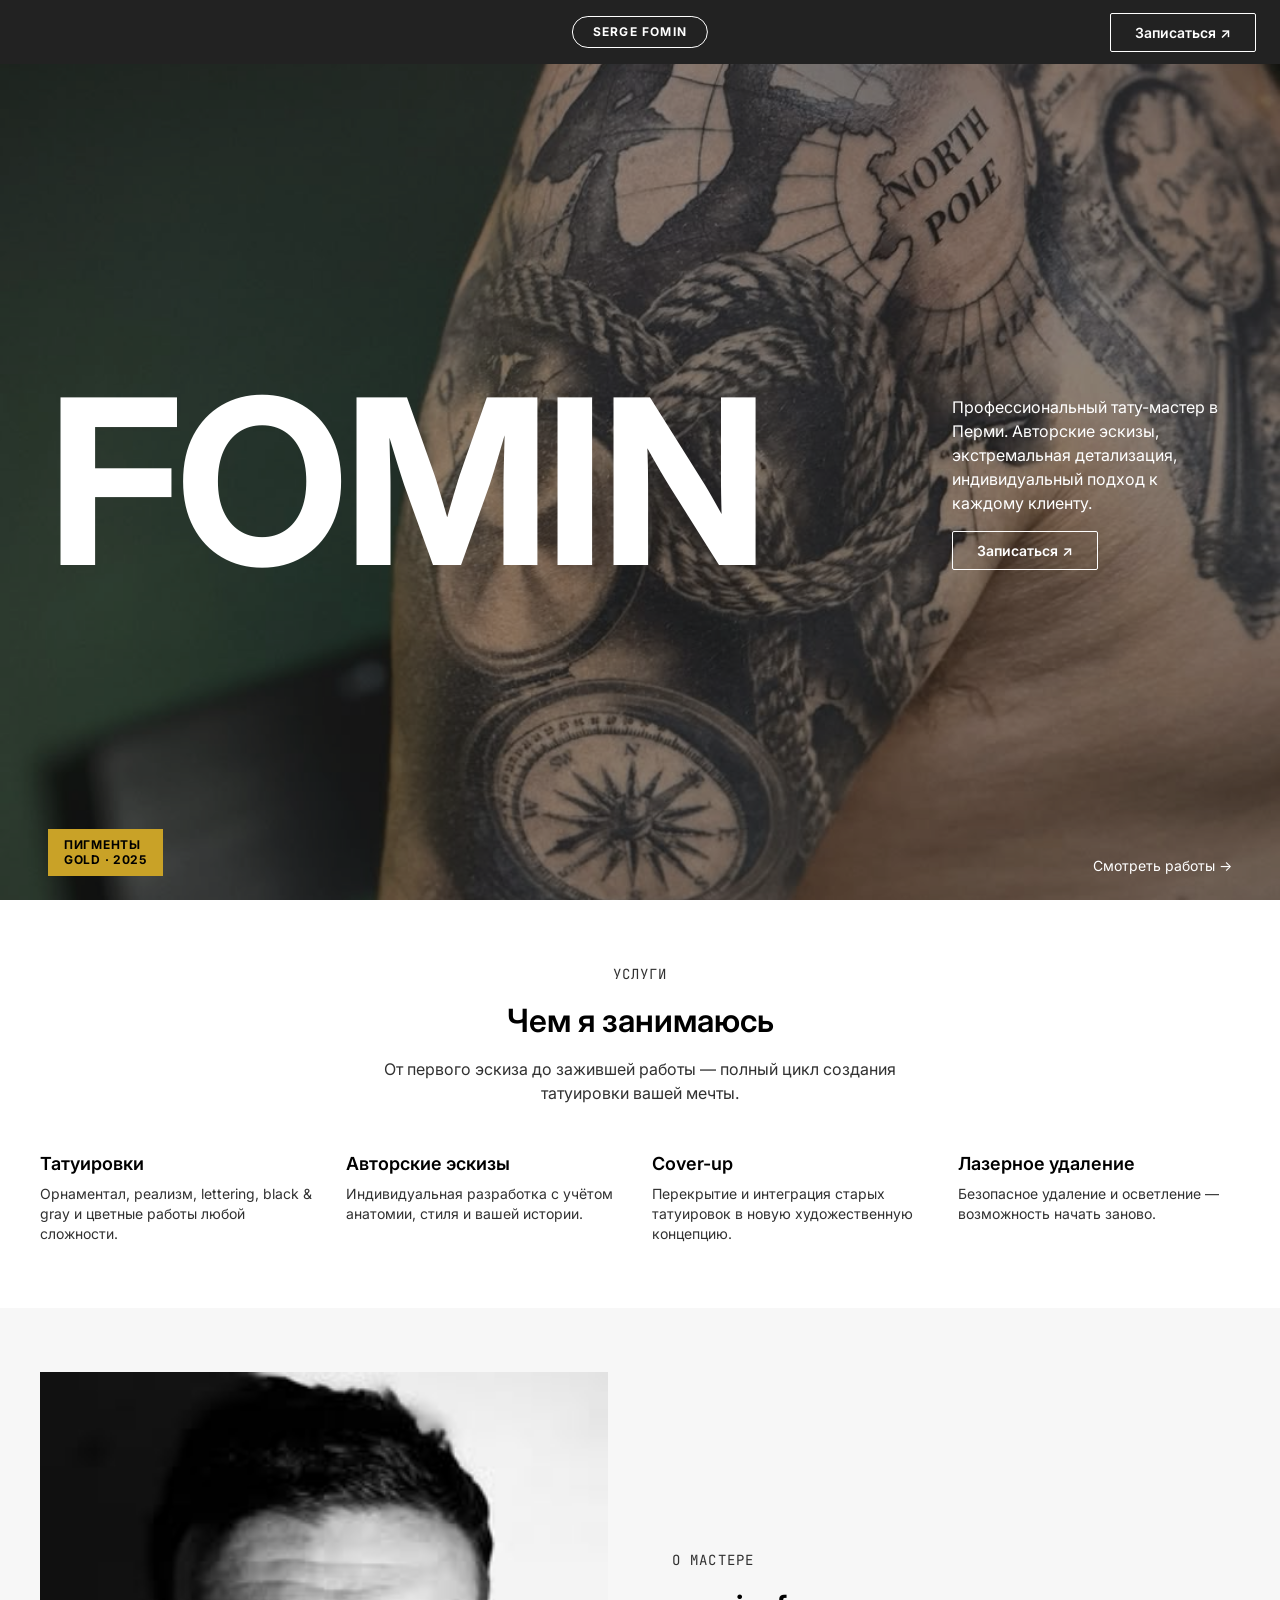
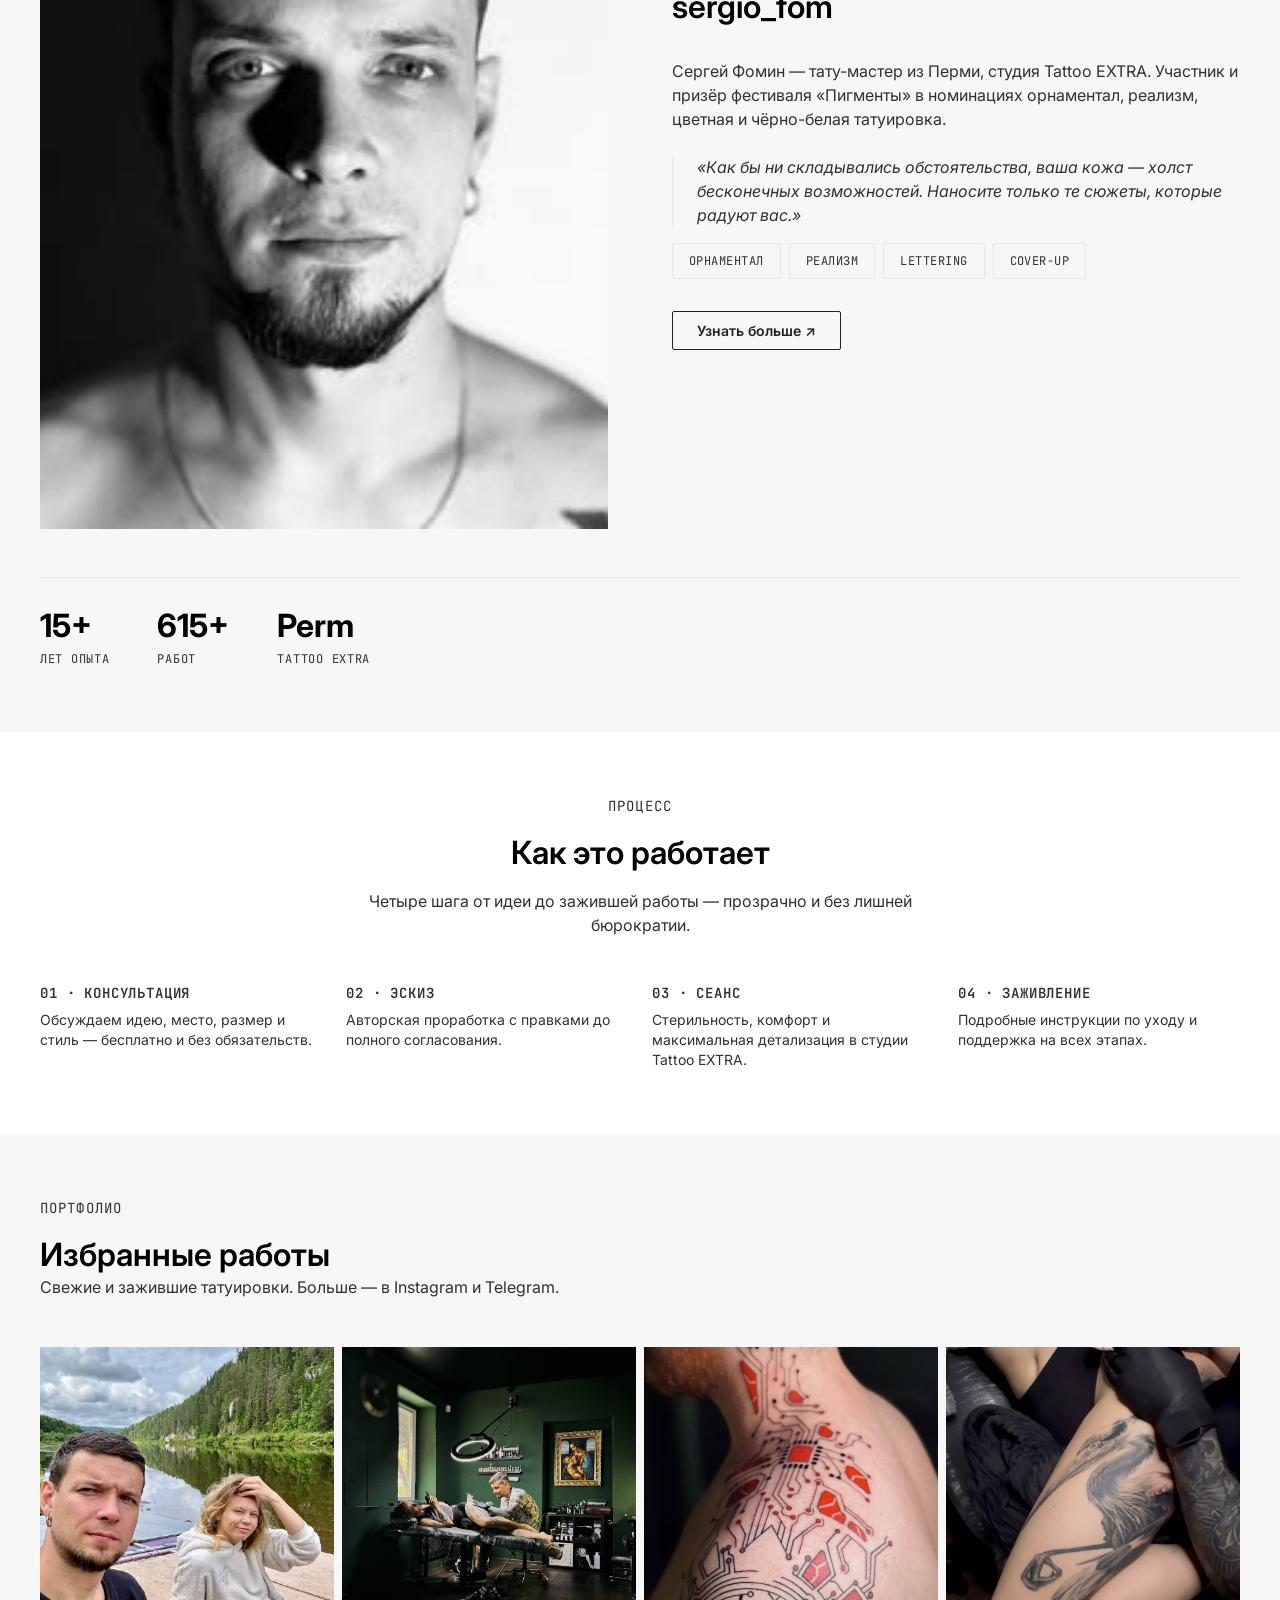
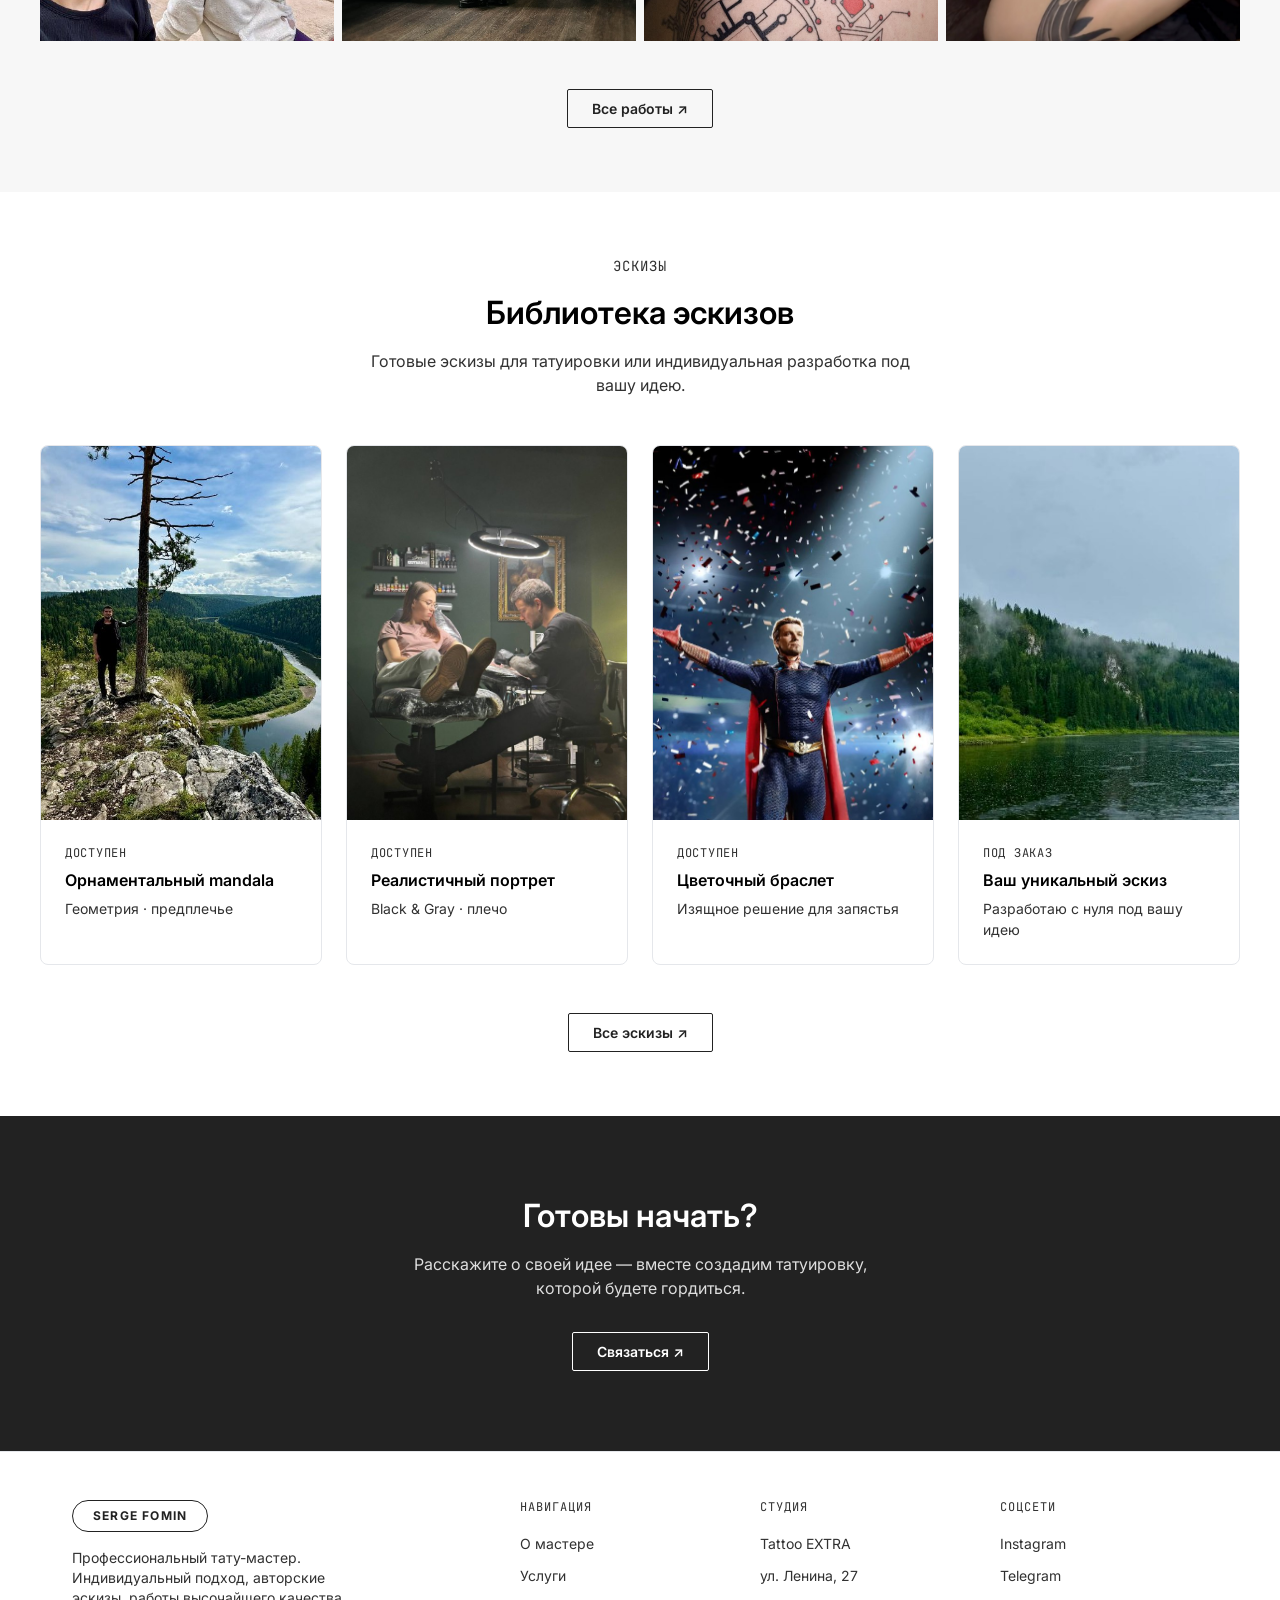
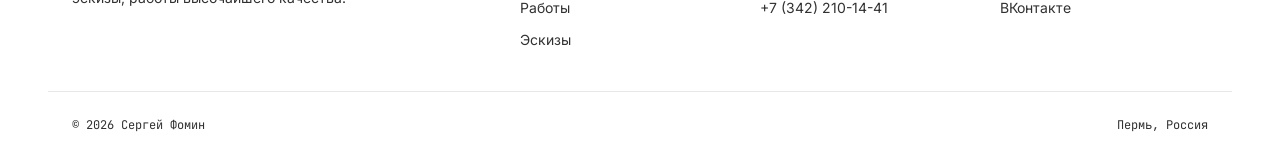
==== commit 54101a97: "Apply Vanmoof-inspired monochrome redesign across all pages." ====
--- a/index.html
+++ b/index.html
@@ -7,403 +7,279 @@
   <title>Сергей Фомин — Тату-мастер | Пермь</title>
   <link rel="preconnect" href="https://fonts.googleapis.com">
   <link rel="preconnect" href="https://fonts.gstatic.com" crossorigin>
-  <link href="https://fonts.googleapis.com/css2?family=Inter:wght@400;500;600;700;800&family=Space+Grotesk:wght@400;500;600;700&display=swap" rel="stylesheet">
+  <link href="https://fonts.googleapis.com/css2?family=Inter:wght@400;600;700&family=JetBrains+Mono:wght@400&display=swap" rel="stylesheet">
   <link rel="stylesheet" href="css/style.css">
   <script src="https://unpkg.com/lucide@latest/dist/umd/lucide.min.js"></script>
 </head>
 <body>
 
-  <div class="bg-orbs" aria-hidden="true">
-    <div class="orb orb-1"></div>
-    <div class="orb orb-2"></div>
-    <div class="orb orb-3"></div>
-  </div>
-
   <header class="site-header">
-    <div class="container">
-      <a href="index.html" class="logo">
-        <span class="logo-icon">🖋️</span>
+    <div class="header-bar">
+      <button class="nav-toggle" aria-label="Меню" aria-expanded="false">
+        <i data-lucide="menu" class="icon"></i>
+      </button>
+      <a href="index.html" class="logo-pill">Serge Fomin</a>
+      <a href="contact.html" class="btn-ghost btn-ghost--light header-book">Записаться ↗</a>
+    </div>
+    <nav class="nav-drawer" aria-hidden="true">
+      <ul class="nav-list">
+        <li><a href="index.html" class="active">Главная</a></li>
+        <li><a href="about.html">О мастере</a></li>
+        <li><a href="services.html">Услуги</a></li>
+        <li><a href="portfolio.html">Работы</a></li>
+        <li><a href="sketches.html">Эскизы</a></li>
+        <li><a href="contact.html">Контакты</a></li>
+      </ul>
+    </nav>
+  </header>
+
+  <section class="hero-dark">
+    <div class="hero-dark__bg">
+      <img src="assets/images/instagram/ig-07.jpg" alt="" aria-hidden="true">
+    </div>
+    <div class="hero-dark__inner">
+      <div class="hero-display fade-in">FOMIN</div>
+      <div class="hero-support fade-in">
+        <p>Профессиональный тату-мастер в Перми. Авторские эскизы, экстремальная детализация, индивидуальный подход к каждому клиенту.</p>
+        <a href="contact.html" class="btn-ghost btn-ghost--light">Записаться ↗</a>
+      </div>
+    </div>
+    <div class="hero-award">Пигменты<br>Gold · 2025</div>
+    <a href="portfolio.html" class="hero-link">Смотреть работы →</a>
+  </section>
+
+  <section class="section">
+    <div class="container">
+      <div class="section-header section-header--center fade-in">
+        <span class="section-label">Услуги</span>
+        <h2>Чем я занимаюсь</h2>
+        <p>От первого эскиза до зажившей работы — полный цикл создания татуировки вашей мечты.</p>
+      </div>
+      <div class="grid-4" data-stagger>
+        <article class="feature-item fade-in">
+          <i data-lucide="pen-tool" class="icon-lg"></i>
+          <h3>Татуировки</h3>
+          <p>Орнаментал, реализм, lettering, black &amp; gray и цветные работы любой сложности.</p>
+        </article>
+        <article class="feature-item fade-in">
+          <i data-lucide="pencil" class="icon-lg"></i>
+          <h3>Авторские эскизы</h3>
+          <p>Индивидуальная разработка с учётом анатомии, стиля и вашей истории.</p>
+        </article>
+        <article class="feature-item fade-in">
+          <i data-lucide="layers" class="icon-lg"></i>
+          <h3>Cover-up</h3>
+          <p>Перекрытие и интеграция старых татуировок в новую художественную концепцию.</p>
+        </article>
+        <article class="feature-item fade-in">
+          <i data-lucide="scan" class="icon-lg"></i>
+          <h3>Лазерное удаление</h3>
+          <p>Безопасное удаление и осветление — возможность начать заново.</p>
+        </article>
+      </div>
+    </div>
+  </section>
+
+  <section class="section section--paper">
+    <div class="container">
+      <div class="split-section">
+        <div class="split-image fade-in">
+          <img src="assets/images/master/sergio-instagram.jpg" alt="Сергей Фомин — тату-мастер">
+        </div>
+        <div class="fade-in">
+          <span class="section-label">О мастере</span>
+          <h2>sergio_fom</h2>
+          <p class="text-muted mt-32">
+            Сергей Фомин — тату-мастер из Перми, студия Tattoo EXTRA. Участник и призёр фестиваля «Пигменты»
+            в номинациях орнаментал, реализм, цветная и чёрно-белая татуировка.
+          </p>
+          <blockquote class="quote-block">
+            «Как бы ни складывались обстоятельства, ваша кожа — холст бесконечных возможностей.
+            Наносите только те сюжеты, которые радуют вас.»
+          </blockquote>
+          <div class="style-tags">
+            <span class="style-tag">Орнаментал</span>
+            <span class="style-tag">Реализм</span>
+            <span class="style-tag">Lettering</span>
+            <span class="style-tag">Cover-up</span>
+          </div>
+          <a href="about.html" class="btn-ghost mt-32">Узнать больше ↗</a>
+        </div>
+      </div>
+      <div class="stats-row fade-in">
         <div>
-          <span class="logo-name">Serge Fomin</span>
-          <span class="logo-tagline">Tattoo Artist · Perm</span>
-        </div>
-      </a>
-      <nav>
-        <button class="nav-toggle" aria-label="Меню">
-          <span></span><span></span><span></span>
-        </button>
-        <ul class="nav-list">
-          <li><a href="index.html" class="active">Главная</a></li>
+          <div class="stat-value">15+</div>
+          <div class="stat-label">Лет опыта</div>
+        </div>
+        <div>
+          <div class="stat-value">615+</div>
+          <div class="stat-label">Работ</div>
+        </div>
+        <div>
+          <div class="stat-value">Perm</div>
+          <div class="stat-label">Tattoo EXTRA</div>
+        </div>
+      </div>
+    </div>
+  </section>
+
+  <section class="section">
+    <div class="container">
+      <div class="section-header section-header--center fade-in">
+        <span class="section-label">Процесс</span>
+        <h2>Как это работает</h2>
+        <p>Четыре шага от идеи до зажившей работы — прозрачно и без лишней бюрократии.</p>
+      </div>
+      <div class="process-grid" data-stagger>
+        <div class="process-item fade-in">
+          <h3>01 · Консультация</h3>
+          <p>Обсуждаем идею, место, размер и стиль — бесплатно и без обязательств.</p>
+        </div>
+        <div class="process-item fade-in">
+          <h3>02 · Эскиз</h3>
+          <p>Авторская проработка с правками до полного согласования.</p>
+        </div>
+        <div class="process-item fade-in">
+          <h3>03 · Сеанс</h3>
+          <p>Стерильность, комфорт и максимальная детализация в студии Tattoo EXTRA.</p>
+        </div>
+        <div class="process-item fade-in">
+          <h3>04 · Заживление</h3>
+          <p>Подробные инструкции по уходу и поддержка на всех этапах.</p>
+        </div>
+      </div>
+    </div>
+  </section>
+
+  <section class="section section--paper">
+    <div class="container">
+      <div class="section-header fade-in">
+        <span class="section-label">Портфолио</span>
+        <h2>Избранные работы</h2>
+        <p class="text-muted">Свежие и зажившие татуировки. Больше — в Instagram и Telegram.</p>
+      </div>
+      <div class="gallery-grid" data-stagger>
+        <div class="gallery-item fade-in" data-lightbox data-caption="Black & Gray · Рукав для Артёма">
+          <img src="assets/images/works/work-16.jpg" alt="Заживший рукав" loading="lazy">
+          <div class="gallery-overlay"><span class="gallery-tag">Black & Gray</span><span class="gallery-title">Рукав для Артёма</span></div>
+        </div>
+        <div class="gallery-item fade-in" data-lightbox data-caption="Cover-up · Закрас ноги">
+          <img src="assets/images/instagram/ig-08.jpg" alt="Закрас ноги" loading="lazy">
+          <div class="gallery-overlay"><span class="gallery-tag">Cover-up</span><span class="gallery-title">Закрас ноги</span></div>
+        </div>
+        <div class="gallery-item fade-in" data-lightbox data-caption="Black & Gray · Киберпанк">
+          <img src="assets/images/instagram/ig-11.jpg" alt="Киберпанк" loading="lazy">
+          <div class="gallery-overlay"><span class="gallery-tag">Black & Gray</span><span class="gallery-title">Киберпанк</span></div>
+        </div>
+        <div class="gallery-item fade-in" data-lightbox data-caption="Black & Gray · Масштабный проект">
+          <img src="assets/images/instagram/ig-09.jpg" alt="Масштабный проект" loading="lazy">
+          <div class="gallery-overlay"><span class="gallery-tag">Black & Gray</span><span class="gallery-title">Масштабный проект</span></div>
+        </div>
+      </div>
+      <div class="text-center mt-48">
+        <a href="portfolio.html" class="btn-ghost">Все работы ↗</a>
+      </div>
+    </div>
+  </section>
+
+  <section class="section">
+    <div class="container">
+      <div class="section-header section-header--center fade-in">
+        <span class="section-label">Эскизы</span>
+        <h2>Библиотека эскизов</h2>
+        <p>Готовые эскизы для татуировки или индивидуальная разработка под вашу идею.</p>
+      </div>
+      <div class="grid-4" data-stagger>
+        <article class="sketch-card fade-in">
+          <div class="sketch-card-image">
+            <img src="assets/images/sketches/sketch-01.jpg" alt="Орнаментальный mandala" loading="lazy">
+          </div>
+          <div class="sketch-card-body">
+            <span class="sketch-status">Доступен</span>
+            <h3>Орнаментальный mandala</h3>
+            <p>Геометрия · предплечье</p>
+          </div>
+        </article>
+        <article class="sketch-card fade-in">
+          <div class="sketch-card-image">
+            <img src="assets/images/sketches/sketch-02.jpg" alt="Реалистичный портрет" loading="lazy">
+          </div>
+          <div class="sketch-card-body">
+            <span class="sketch-status">Доступен</span>
+            <h3>Реалистичный портрет</h3>
+            <p>Black & Gray · плечо</p>
+          </div>
+        </article>
+        <article class="sketch-card fade-in">
+          <div class="sketch-card-image">
+            <img src="assets/images/sketches/sketch-03.jpg" alt="Цветочный браслет" loading="lazy">
+          </div>
+          <div class="sketch-card-body">
+            <span class="sketch-status">Доступен</span>
+            <h3>Цветочный браслет</h3>
+            <p>Изящное решение для запястья</p>
+          </div>
+        </article>
+        <article class="sketch-card fade-in">
+          <div class="sketch-card-image">
+            <img src="assets/images/sketches/sketch-04.jpg" alt="Индивидуальный эскиз" loading="lazy">
+          </div>
+          <div class="sketch-card-body">
+            <span class="sketch-status">Под заказ</span>
+            <h3>Ваш уникальный эскиз</h3>
+            <p>Разработаю с нуля под вашу идею</p>
+          </div>
+        </article>
+      </div>
+      <div class="text-center mt-48">
+        <a href="sketches.html" class="btn-ghost">Все эскизы ↗</a>
+      </div>
+    </div>
+  </section>
+
+  <section class="cta-strip">
+    <div class="fade-in">
+      <h2>Готовы начать?</h2>
+      <p>Расскажите о своей идее — вместе создадим татуировку, которой будете гордиться.</p>
+      <a href="contact.html" class="btn-ghost btn-ghost--light">Связаться ↗</a>
+    </div>
+  </section>
+
+  <footer class="site-footer">
+    <div class="footer-grid">
+      <div class="footer-brand">
+        <a href="index.html" class="logo-pill" style="position:static;transform:none;display:inline-block;color:var(--color-carbon);border-color:var(--color-carbon)">Serge Fomin</a>
+        <p>Профессиональный тату-мастер. Индивидуальный подход, авторские эскизы, работы высочайшего качества.</p>
+      </div>
+      <div class="footer-col">
+        <h4>Навигация</h4>
+        <ul>
           <li><a href="about.html">О мастере</a></li>
           <li><a href="services.html">Услуги</a></li>
           <li><a href="portfolio.html">Работы</a></li>
           <li><a href="sketches.html">Эскизы</a></li>
-          <li><a href="contact.html">Контакты</a></li>
         </ul>
-      </nav>
-      <div class="header-actions">
-        <a href="contact.html" class="header-cta">
-          Записаться
-          <i data-lucide="arrow-right" class="arrow-icon" style="width:16px;height:16px"></i>
-        </a>
-      </div>
-    </div>
-  </header>
-
-  <!-- Hero -->
-  <section class="hero">
-    <div class="container">
-      <div class="hero-grid">
-        <div class="hero-content fade-in">
-          <div class="hero-emoji-row">✨ 🎨 🔥</div>
-          <span class="section-badge">
-            <i data-lucide="sparkles" style="width:14px;height:14px"></i>
-            Пермь · Tattoo EXTRA
-          </span>
-          <h1>Искусство на <span class="gradient-text">коже</span> — без компромиссов</h1>
-          <p class="hero-text">
-            Сергей Фомин — тату-мастер с персональным подходом к каждому клиенту.
-            Авторские эскизы, экстремальная детализация и работы, которыми не жалеют — всё это в одном месте.
-          </p>
-          <div class="hero-actions">
-            <a href="contact.html" class="btn btn-primary">
-              Записаться на сеанс
-              <span class="animated-arrow"><i data-lucide="arrow-right" style="width:18px;height:18px"></i></span>
-            </a>
-            <a href="portfolio.html" class="btn btn-outline">
-              <i data-lucide="image" style="width:18px;height:18px"></i>
-              Смотреть работы
-            </a>
-          </div>
-          <div class="hero-stats">
-            <div class="stat-item">
-              <div class="stat-value">15+</div>
-              <div class="stat-label">Лет опыта</div>
-            </div>
-            <div class="stat-item">
-              <div class="stat-value">615+</div>
-              <div class="stat-label">Работ в портфолио</div>
-            </div>
-            <div class="stat-item">
-              <div class="stat-value">∞</div>
-              <div class="stat-label">Индивидуальный подход</div>
-            </div>
-          </div>
-        </div>
-        <div class="hero-visual fade-in">
-          <div class="hero-glass-card">
-            <div class="hero-image-wrap">
-              <img src="assets/images/master/sergio-instagram.jpg" alt="Сергей Фомин — тату-мастер" onerror="this.style.display='none';this.parentElement.textContent='🎨'">
-            </div>
-            <div class="hero-float-badge">
-              <i data-lucide="award" style="width:18px;height:18px;color:#7c3aed"></i>
-              Призёр «Пигменты» 🏆
-            </div>
-          </div>
-        </div>
-      </div>
-    </div>
-  </section>
-
-  <!-- 3 Feature Cards -->
-  <section class="section">
-    <div class="container">
-      <div class="section-header fade-in">
-        <span class="section-badge">⚡ Услуги</span>
-        <h2>Чем я занимаюсь — <span class="rainbow-text">три направления</span></h2>
-        <p>От первого эскиза до зажившей работы — полный цикл создания татуировки вашей мечты.</p>
-      </div>
-      <div class="grid-3" data-stagger>
-        <article class="feature-card fade-in">
-          <div class="feature-card-emoji">🖊️</div>
-          <div class="feature-card-icon"><i data-lucide="pen-tool" style="width:22px;height:22px"></i></div>
-          <h3>Татуировки</h3>
-          <p>Орнаментал, реализм, леттеринг, чёрно-белые и цветные работы любой сложности — парные тату, рукава, закрасы.</p>
-        </article>
-        <article class="feature-card fade-in">
-          <div class="feature-card-emoji">✏️</div>
-          <div class="feature-card-icon"><i data-lucide="palette" style="width:22px;height:22px"></i></div>
-          <h3>Авторские эскизы</h3>
-          <p>Разработка индивидуальных эскизов с учётом анатомии, стиля и вашей истории — каждый штрих имеет значение.</p>
-        </article>
-        <article class="feature-card fade-in">
-          <div class="feature-card-emoji">💫</div>
-          <div class="feature-card-icon"><i data-lucide="zap" style="width:22px;height:22px"></i></div>
-          <h3>Лазерное удаление</h3>
-          <p>Безопасное удаление и осветление неудачных татуировок — возможность перекрытия старой работы новой.</p>
-        </article>
-      </div>
-    </div>
-  </section>
-
-  <!-- Bento Grid -->
-  <section class="section" style="background: linear-gradient(180deg, #faf5ff 0%, #ffffff 100%);">
-    <div class="container">
-      <div class="section-header fade-in">
-        <span class="section-badge"><i data-lucide="layout-grid" style="width:14px;height:14px"></i> Процесс</span>
-        <h2>Как это работает — <span class="gradient-text">bento-формат</span> 🧩</h2>
-        <p>Четыре шага от идеи до готовой татуировки — прозрачно, быстро, без лишней бюрократии.</p>
-      </div>
-      <div class="bento-grid fade-in" data-stagger>
-        <div class="bento-item bento-purple span-2 bento-gradient-bg">
-          <div class="bento-emoji">💬</div>
-          <h3>Консультация</h3>
-          <p>Обсуждаем идею, место, размер и стиль — бесплатно и без обязательств. Вы рассказываете историю — я предлагаю решение.</p>
-        </div>
-        <div class="bento-item bento-pink">
-          <div class="bento-emoji">📝</div>
-          <h3>Эскиз</h3>
-          <p>Авторская проработка с правками до идеала.</p>
-        </div>
-        <div class="bento-item bento-cyan tall">
-          <div class="bento-emoji">🎯</div>
-          <h3>Сеанс</h3>
-          <p>Стерильность, комфорт и максимальная детализация — каждый штрих на своём месте. Работаю в студии Tattoo EXTRA на ул. Ленина, 27.</p>
-          <ul class="check-list" style="margin-top:1rem">
-            <li><i data-lucide="check-circle" style="width:18px;height:18px"></i> Одноразовые материалы</li>
-            <li><i data-lucide="check-circle" style="width:18px;height:18px"></i> Индивидуальный подход</li>
-            <li><i data-lucide="check-circle" style="width:18px;height:18px"></i> Профессиональное оборудование</li>
-          </ul>
-        </div>
-        <div class="bento-item bento-yellow span-2">
-          <div class="bento-emoji">🌟</div>
-          <h3>Заживление &amp; поддержка</h3>
-          <p>Подробные инструкции по уходу и консультации на всех этапах — вы не останетесь один на один с новой татуировкой.</p>
-        </div>
-        <div class="bento-item bento-purple">
-          <div class="bento-emoji">📸</div>
-          <h3>Фото-отчёт</h3>
-          <p>Профессиональные снимки готовой работы для вашего портфолио.</p>
-        </div>
-      </div>
-    </div>
-  </section>
-
-  <!-- Terminal -->
-  <section class="section">
-    <div class="container">
-      <div class="section-header fade-in">
-        <span class="section-badge">🖥️ Terminal</span>
-        <h2>Запись через <span class="gradient-text">терминал</span></h2>
-        <p>Без CRM, без очередей — просто отправьте команду и получите ответ в Telegram.</p>
-      </div>
-      <div class="terminal fade-in" style="max-width:720px;margin:0 auto">
-        <div class="terminal-bar">
-          <span class="terminal-dot red"></span>
-          <span class="terminal-dot yellow"></span>
-          <span class="terminal-dot green"></span>
-          <span class="terminal-title">sergio_fom — booking-cli v2.0</span>
-        </div>
-        <div class="terminal-body">
-          <span class="terminal-line"><span class="terminal-prompt">$</span> <span class="terminal-cmd">sergio init --client "Артём"</span></span>
-          <span class="terminal-line terminal-output">→ Подключение к студии Tattoo EXTRA... OK ✓</span>
-          <span class="terminal-line"><span class="terminal-prompt">$</span> <span class="terminal-cmd">sergio book --style blackwork --size large</span></span>
-          <span class="terminal-line terminal-output">→ Слот найден: 15 сентября, 14:00</span>
-          <span class="terminal-line"><span class="terminal-prompt">$</span> <span class="terminal-cmd">sergio sketch --custom "рукав с орнаментом"</span></span>
-          <span class="terminal-line terminal-success">→ Эскиз будет готов через 3–5 дней 🎨</span>
-          <span class="terminal-line"><span class="terminal-prompt">$</span> <span class="terminal-cmd">sergio confirm</span></span>
-          <span class="terminal-line terminal-success">→ Запись подтверждена! Жду вас в студии 🚀<span class="terminal-cursor"></span></span>
-        </div>
-      </div>
-    </div>
-  </section>
-
-  <!-- Fake Testimonials -->
-  <section class="section" style="background: linear-gradient(180deg, #ffffff 0%, #f0fdf4 50%, #ffffff 100%);">
-    <div class="container">
-      <div class="section-header fade-in">
-        <span class="section-badge"><i data-lucide="message-circle" style="width:14px;height:14px"></i> Отзывы</span>
-        <h2>Что говорят <span class="rainbow-text">клиенты</span> 💬</h2>
-        <p>Реальные впечатления — от первой консультации до зажившей работы.</p>
-      </div>
-      <div class="testimonials-grid" data-stagger>
-        <article class="testimonial-card fade-in">
-          <div class="testimonial-stars">★★★★★</div>
-          <p class="testimonial-text">«Сергей сделал рукав моей мечты — детализация просто безумная. Консультация была подробной, эскиз доработали три раза, и результат превзошёл ожидания.»</p>
-          <div class="testimonial-author">
-            <div class="testimonial-avatar">🧑</div>
-            <div>
-              <div class="testimonial-name">Артём К.</div>
-              <div class="testimonial-role">Black &amp; Gray · рукав</div>
-            </div>
-          </div>
-        </article>
-        <article class="testimonial-card fade-in">
-          <div class="testimonial-stars">★★★★★</div>
-          <p class="testimonial-text">«Пришла с идеей cover-up — боялась, что не получится. Сергей не только перекрыл старую тату, но и создал нечто гораздо лучше. Студия чистая, атмосфера комфортная.»</p>
-          <div class="testimonial-author">
-            <div class="testimonial-avatar">👩</div>
-            <div>
-              <div class="testimonial-name">Мария Л.</div>
-              <div class="testimonial-role">Cover-up · предплечье</div>
-            </div>
-          </div>
-        </article>
-        <article class="testimonial-card fade-in">
-          <div class="testimonial-stars">★★★★★</div>
-          <p class="testimonial-text">«Заказал индивидуальный эскиз орнамента — получил произведение искусства. Сеанс прошёл быстро, без боли, а заживление — по инструкции, всё идеально. Рекомендую!»</p>
-          <div class="testimonial-author">
-            <div class="testimonial-avatar">👨</div>
-            <div>
-              <div class="testimonial-name">Дмитрий С.</div>
-              <div class="testimonial-role">Орнаментал · спина</div>
-            </div>
-          </div>
-        </article>
-      </div>
-    </div>
-  </section>
-
-  <!-- 3 Pricing Tiers -->
-  <section class="section">
-    <div class="container">
-      <div class="section-header fade-in">
-        <span class="section-badge">💰 Тарифы</span>
-        <h2>Прозрачные <span class="gradient-text">цены</span></h2>
-        <p>Три формата сотрудничества — от мини-тату до масштабного проекта. Без скрытых доплат.</p>
-      </div>
-      <div class="pricing-grid" data-stagger>
-        <article class="pricing-card fade-in">
-          <span class="pricing-badge">Starter</span>
-          <div class="pricing-name">Мини 🌱</div>
-          <p class="pricing-desc">Небольшие работы до 5×5 см</p>
-          <div class="pricing-price">от 3 000 ₽</div>
-          <ul class="check-list">
-            <li><i data-lucide="check" style="width:18px;height:18px"></i> Консультация бесплатно</li>
-            <li><i data-lucide="check" style="width:18px;height:18px"></i> Готовый или простой эскиз</li>
-            <li><i data-lucide="check" style="width:18px;height:18px"></i> 1–2 часа сеанса</li>
-            <li><i data-lucide="check" style="width:18px;height:18px"></i> Инструкция по уходу</li>
-          </ul>
-          <a href="contact.html" class="btn btn-outline">Выбрать</a>
-        </article>
-        <article class="pricing-card featured fade-in">
-          <span class="pricing-badge">⭐ Popular</span>
-          <div class="pricing-name">Стандарт 🔥</div>
-          <p class="pricing-desc">Средние работы — предплечье, голень</p>
-          <div class="pricing-price">от 8 000 ₽</div>
-          <ul class="check-list">
-            <li><i data-lucide="check" style="width:18px;height:18px"></i> Авторский эскиз с правками</li>
-            <li><i data-lucide="check" style="width:18px;height:18px"></i> 3–5 часов сеанса</li>
-            <li><i data-lucide="check" style="width:18px;height:18px"></i> Фото готовой работы</li>
-            <li><i data-lucide="check" style="width:18px;height:18px"></i> Поддержка при заживлении</li>
-            <li><i data-lucide="check" style="width:18px;height:18px"></i> Приоритетная запись</li>
-          </ul>
-          <a href="contact.html" class="btn btn-primary">Выбрать <span class="animated-arrow"><i data-lucide="arrow-right" style="width:16px;height:16px"></i></span></a>
-        </article>
-        <article class="pricing-card fade-in">
-          <span class="pricing-badge">Pro</span>
-          <div class="pricing-name">Проект 🚀</div>
-          <p class="pricing-desc">Рукава, спина, масштабные работы</p>
-          <div class="pricing-price">от 25 000 ₽</div>
-          <ul class="check-list">
-            <li><i data-lucide="check" style="width:18px;height:18px"></i> Полный цикл разработки</li>
-            <li><i data-lucide="check" style="width:18px;height:18px"></i> Несколько сеансов</li>
-            <li><i data-lucide="check" style="width:18px;height:18px"></i> Эксклюзивный дизайн</li>
-            <li><i data-lucide="check" style="width:18px;height:18px"></i> VIP-сопровождение</li>
-          </ul>
-          <a href="contact.html" class="btn btn-dark">Обсудить проект</a>
-        </article>
-      </div>
-    </div>
-  </section>
-
-  <!-- Gallery preview -->
-  <section class="section" style="background: linear-gradient(180deg, #ede9fe 0%, #ffffff 100%);">
-    <div class="container">
-      <div class="section-header fade-in">
-        <span class="section-badge"><i data-lucide="sparkles" class="sparkle" style="width:14px;height:14px"></i> Портфолио</span>
-        <h2>Избранные <span class="gradient-text">работы</span> 🎨</h2>
-        <p>Свежие и зажившие татуировки — больше работ в Instagram и Telegram.</p>
-      </div>
-      <div class="gallery-grid" data-stagger>
-        <div class="gallery-item fade-in" data-lightbox data-caption="Black & Gray · Заживший рукав">
-          <img src="assets/images/works/work-16.jpg" alt="Заживший рукав" loading="lazy" onerror="this.style.display='none';this.nextElementSibling.style.display='flex'">
-          <div class="gallery-placeholder" style="display:none">🖤</div>
-          <div class="gallery-overlay"><span class="gallery-tag">Black & Gray</span><span class="gallery-title">Рукав для Артёма</span></div>
-        </div>
-        <div class="gallery-item fade-in" data-lightbox data-caption="Cover-up · Закрас">
-          <img src="assets/images/instagram/ig-08.jpg" alt="Закрас" loading="lazy" onerror="this.style.display='none';this.nextElementSibling.style.display='flex'">
-          <div class="gallery-placeholder" style="display:none">💜</div>
-          <div class="gallery-overlay"><span class="gallery-tag">Cover-up</span><span class="gallery-title">Закрас ноги</span></div>
-        </div>
-        <div class="gallery-item fade-in" data-lightbox data-caption="Black & Gray · Киберпанк">
-          <img src="assets/images/instagram/ig-11.jpg" alt="Киберпанк" loading="lazy" onerror="this.style.display='none';this.nextElementSibling.style.display='flex'">
-          <div class="gallery-placeholder" style="display:none">⚡</div>
-          <div class="gallery-overlay"><span class="gallery-tag">Black & Gray</span><span class="gallery-title">Киберпанк</span></div>
-        </div>
-        <div class="gallery-item fade-in" data-lightbox data-caption="Black & Gray · Проект">
-          <img src="assets/images/instagram/ig-09.jpg" alt="Проект" loading="lazy" onerror="this.style.display='none';this.nextElementSibling.style.display='flex'">
-          <div class="gallery-placeholder" style="display:none">🔥</div>
-          <div class="gallery-overlay"><span class="gallery-tag">Black & Gray</span><span class="gallery-title">Масштабный проект</span></div>
-        </div>
-      </div>
-      <div style="text-align:center;margin-top:2.5rem">
-        <a href="portfolio.html" class="btn btn-outline">
-          Все работы
-          <span class="animated-arrow"><i data-lucide="arrow-right" style="width:18px;height:18px"></i></span>
-        </a>
-      </div>
-    </div>
-  </section>
-
-  <!-- CTA -->
-  <section class="section">
-    <div class="container">
-      <div class="cta-banner fade-in">
-        <span class="section-badge" style="margin-bottom:1rem">🚀 Готовы?</span>
-        <h2>Начните свой <span class="gradient-text">проект</span> сегодня</h2>
-        <p>Расскажите о своей идее — вместе создадим татуировку, которой будете гордиться всю жизнь.</p>
-        <a href="contact.html" class="btn btn-primary">
-          Связаться со мной
-          <span class="animated-arrow"><i data-lucide="arrow-right" style="width:18px;height:18px"></i></span>
-        </a>
-      </div>
-    </div>
-  </section>
-
-  <footer class="site-footer">
-    <div class="container">
-      <div class="footer-grid">
-        <div class="footer-brand">
-          <a href="index.html" class="logo">
-            <span class="logo-icon">🖋️</span>
-            <div>
-              <span class="logo-name">Serge Fomin</span>
-              <span class="logo-tagline">Tattoo Artist · Perm</span>
-            </div>
-          </a>
-          <p>Профессиональный тату-мастер. Индивидуальный подход, авторские эскизы, работы высочайшего качества. ✨</p>
-        </div>
-        <div class="footer-col">
-          <h4>Навигация</h4>
-          <ul>
-            <li><a href="about.html">О мастере</a></li>
-            <li><a href="services.html">Услуги</a></li>
-            <li><a href="portfolio.html">Работы</a></li>
-            <li><a href="sketches.html">Эскизы</a></li>
-          </ul>
-        </div>
-        <div class="footer-col">
-          <h4>Студия</h4>
-          <ul>
-            <li><a href="contact.html">Tattoo EXTRA</a></li>
-            <li><a href="contact.html">ул. Ленина, 27</a></li>
-            <li><a href="tel:+73422101441">+7 (342) 210-14-41</a></li>
-          </ul>
-        </div>
-        <div class="footer-col">
-          <h4>Соцсети</h4>
-          <ul>
-            <li><a href="https://www.instagram.com/sergio_fom" target="_blank" rel="noopener">Instagram</a></li>
-            <li><a href="https://t.me/sergio_fom_tattoos" target="_blank" rel="noopener">Telegram</a></li>
-            <li><a href="https://m.vk.ru/sergio_fom" target="_blank" rel="noopener">ВКонтакте</a></li>
-          </ul>
-        </div>
-      </div>
-      <div class="footer-bottom">
-        <span>© 2026 Сергей Фомин. Все права защищены.</span>
-        <span>Пермь, Россия 🇷🇺</span>
-      </div>
+      </div>
+      <div class="footer-col">
+        <h4>Студия</h4>
+        <ul>
+          <li><a href="contact.html">Tattoo EXTRA</a></li>
+          <li><a href="contact.html">ул. Ленина, 27</a></li>
+          <li><a href="tel:+73422101441">+7 (342) 210-14-41</a></li>
+        </ul>
+      </div>
+      <div class="footer-col">
+        <h4>Соцсети</h4>
+        <ul>
+          <li><a href="https://www.instagram.com/sergio_fom" target="_blank" rel="noopener">Instagram</a></li>
+          <li><a href="https://t.me/sergio_fom_tattoos" target="_blank" rel="noopener">Telegram</a></li>
+          <li><a href="https://m.vk.ru/sergio_fom" target="_blank" rel="noopener">ВКонтакте</a></li>
+        </ul>
+      </div>
+    </div>
+    <div class="footer-bottom">
+      <span>© 2026 Сергей Фомин</span>
+      <span>Пермь, Россия</span>
     </div>
   </footer>
 
@@ -414,8 +290,8 @@
   </div>
 
   <div class="mobile-cta-bar">
-    <a href="portfolio.html" class="btn btn-outline">Работы</a>
-    <a href="contact.html" class="btn btn-primary">Записаться</a>
+    <a href="portfolio.html" class="btn-ghost">Работы</a>
+    <a href="contact.html" class="btn-ghost">Записаться ↗</a>
   </div>
 
   <script src="js/main.js"></script>
--- a/css/style.css
+++ b/css/style.css
@@ -1,34 +1,49 @@
-/* Sergio Tattoo — Neon Glass Redesign */
-
-@import url('https://fonts.googleapis.com/css2?family=Inter:wght@400;500;600;700;800&family=Space+Grotesk:wght@400;500;600;700&display=swap');
+/* Serge Fomin — Vanmoof-inspired monochrome system */
+
+@import url('https://fonts.googleapis.com/css2?family=Inter:wght@400;600;700&family=JetBrains+Mono:wght@400&display=swap');
 
 :root {
-  --white: #ffffff;
-  --black: #0a0a0f;
-  --purple: #7c3aed;
-  --purple-dark: #5b21b6;
-  --purple-light: #a78bfa;
-  --neon-pink: #ff006e;
-  --neon-cyan: #00f5d4;
-  --neon-yellow: #fee440;
-  --neon-green: #06ffa5;
-  --pastel-lavender: #ede9fe;
-  --pastel-mint: #d1fae5;
-  --pastel-peach: #ffedd5;
-  --pastel-sky: #e0f2fe;
-  --text: #0a0a0f;
-  --text-muted: #64748b;
-  --radius: 16px;
-  --radius-sm: 12px;
-  --shadow: 0 8px 32px rgba(124, 58, 237, 0.12), 0 2px 8px rgba(0, 0, 0, 0.06);
-  --shadow-lg: 0 20px 60px rgba(124, 58, 237, 0.18), 0 8px 24px rgba(0, 0, 0, 0.08);
-  --glass: rgba(255, 255, 255, 0.72);
-  --glass-border: rgba(124, 58, 237, 0.15);
-  --header-h: 72px;
-  --max-w: 1180px;
-  --transition: 0.3s cubic-bezier(0.4, 0, 0.2, 1);
-  --rainbow: linear-gradient(90deg, #ff006e, #8338ec, #3a86ff, #06ffa5, #ffbe0b, #ff006e);
-  --harsh-gradient: linear-gradient(135deg, #7c3aed 0%, #ff006e 35%, #00f5d4 70%, #fee440 100%);
+  --color-carbon: #222222;
+  --color-obsidian: #000000;
+  --color-graphite: #313131;
+  --color-frost: #ffffff;
+  --color-paper: #f7f7f7;
+  --color-mist: #e5e7eb;
+  --color-ash: #e0e0e0;
+
+  --font-primary: 'Inter', ui-sans-serif, system-ui, sans-serif;
+  --font-mono: 'JetBrains Mono', ui-monospace, monospace;
+
+  --text-caption: 12px;
+  --text-body-sm: 14px;
+  --text-body: 16px;
+  --text-subheading: 18px;
+  --text-heading-sm: 24px;
+  --text-heading: 32px;
+  --text-heading-lg: 48px;
+  --text-display: 80px;
+  --text-hero-product: clamp(72px, 18vw, 280px);
+
+  --spacing-8: 8px;
+  --spacing-16: 16px;
+  --spacing-24: 24px;
+  --spacing-32: 32px;
+  --spacing-40: 40px;
+  --spacing-48: 48px;
+  --spacing-64: 64px;
+  --spacing-80: 80px;
+
+  --page-max-width: 1440px;
+  --content-max-width: 1200px;
+  --header-h: 64px;
+  --section-gap: 64px;
+  --card-padding: 24px;
+
+  --radius-button: 2px;
+  --radius-card: 8px;
+  --radius-pill: 9999px;
+
+  --transition: 0.2s ease;
 }
 
 *, *::before, *::after { box-sizing: border-box; margin: 0; padding: 0; }
@@ -36,867 +51,514 @@
 html { scroll-behavior: smooth; color-scheme: light; }
 
 body {
-  font-family: "Inter", system-ui, sans-serif;
-  background: var(--white);
-  color: var(--text);
-  line-height: 1.6;
-  font-size: 16px;
+  font-family: var(--font-primary);
+  font-size: var(--text-body);
+  line-height: 1.5;
+  color: var(--color-obsidian);
+  background: var(--color-frost);
   overflow-x: hidden;
 }
 
-/* Dot grid + radial orbs background */
-body::before {
-  content: "";
+body.nav-open { overflow: hidden; }
+
+img { max-width: 100%; height: auto; display: block; }
+
+a {
+  color: inherit;
+  text-decoration: none;
+  transition: color var(--transition);
+}
+
+a:hover { color: var(--color-graphite); }
+
+h1, h2, h3, h4 {
+  font-weight: 600;
+  line-height: 1.25;
+  color: var(--color-obsidian);
+}
+
+h1 { font-size: var(--text-heading-lg); }
+h2 { font-size: var(--text-heading); }
+h3 { font-size: var(--text-subheading); font-weight: 600; }
+
+.container {
+  width: min(100% - var(--spacing-48), var(--content-max-width));
+  margin-inline: auto;
+}
+
+.mono { font-family: var(--font-mono); font-size: var(--text-body-sm); }
+
+/* Icons — line art only */
+.icon {
+  width: 20px;
+  height: 20px;
+  stroke: currentColor;
+  stroke-width: 1.5;
+  fill: none;
+}
+
+.icon-lg { width: 32px; height: 32px; }
+
+/* Header */
+.site-header {
   position: fixed;
-  inset: 0;
-  background-image: radial-gradient(circle, rgba(124, 58, 237, 0.08) 1px, transparent 1px);
-  background-size: 24px 24px;
-  pointer-events: none;
-  z-index: -2;
-}
-
-.bg-orbs {
+  top: 0;
+  left: 0;
+  right: 0;
+  z-index: 1000;
+  background: var(--color-carbon);
+  height: var(--header-h);
+}
+
+.site-header.scrolled {
+  border-bottom: 1px solid var(--color-mist);
+}
+
+.header-bar {
+  display: flex;
+  align-items: center;
+  justify-content: space-between;
+  height: var(--header-h);
+  padding: 0 var(--spacing-24);
+  max-width: var(--page-max-width);
+  margin: 0 auto;
+}
+
+.nav-toggle {
+  display: flex;
+  align-items: center;
+  justify-content: center;
+  background: none;
+  border: none;
+  color: var(--color-frost);
+  cursor: pointer;
+  padding: var(--spacing-8);
+}
+
+.logo-pill {
+  position: absolute;
+  left: 50%;
+  transform: translateX(-50%);
+  padding: 6px 20px;
+  border: 1px solid var(--color-frost);
+  border-radius: var(--radius-pill);
+  font-size: var(--text-caption);
+  font-weight: 700;
+  letter-spacing: 0.1em;
+  text-transform: uppercase;
+  color: var(--color-frost);
+  white-space: nowrap;
+}
+
+.logo-pill:hover { color: var(--color-frost); opacity: 0.85; }
+
+.header-book {
+  font-size: var(--text-body-sm);
+}
+
+/* Nav drawer */
+.nav-drawer {
   position: fixed;
-  inset: 0;
-  pointer-events: none;
-  z-index: -1;
-  overflow: hidden;
-}
-
-.orb {
-  position: absolute;
-  border-radius: 50%;
-  filter: blur(80px);
-  opacity: 0.45;
-  animation: orbFloat 12s ease-in-out infinite;
-}
-
-.orb-1 {
-  width: 480px; height: 480px;
-  background: radial-gradient(circle, rgba(124, 58, 237, 0.5), transparent 70%);
-  top: -120px; right: -80px;
-}
-
-.orb-2 {
-  width: 360px; height: 360px;
-  background: radial-gradient(circle, rgba(255, 0, 110, 0.35), transparent 70%);
-  bottom: 20%; left: -100px;
-  animation-delay: -4s;
-}
-
-.orb-3 {
-  width: 300px; height: 300px;
-  background: radial-gradient(circle, rgba(0, 245, 212, 0.3), transparent 70%);
-  top: 45%; right: 10%;
-  animation-delay: -8s;
-}
-
-@keyframes orbFloat {
-  0%, 100% { transform: translate(0, 0) scale(1); }
-  50% { transform: translate(20px, -30px) scale(1.08); }
-}
-
-img { max-width: 100%; height: auto; display: block; }
-
-a { color: inherit; text-decoration: none; transition: color var(--transition); }
-
-h1, h2, h3, h4 {
-  font-family: "Space Grotesk", sans-serif;
-  font-weight: 700;
-  line-height: 1.15;
-  letter-spacing: -0.02em;
-}
-
-h1 { font-size: clamp(2.4rem, 5.5vw, 4rem); }
-h2 { font-size: clamp(1.8rem, 3.5vw, 2.75rem); }
-h3 { font-size: clamp(1.15rem, 2vw, 1.4rem); }
-
-.container {
-  width: min(100% - 2rem, var(--max-w));
-  margin-inline: auto;
-}
-
-.section { padding: clamp(4rem, 9vw, 6.5rem) 0; }
-
-.gradient-text {
-  background: var(--harsh-gradient);
-  -webkit-background-clip: text;
-  background-clip: text;
-  -webkit-text-fill-color: transparent;
-}
-
-.rainbow-text {
-  background: var(--rainbow);
-  background-size: 200% auto;
-  -webkit-background-clip: text;
-  background-clip: text;
-  -webkit-text-fill-color: transparent;
-  animation: rainbowShift 4s linear infinite;
-}
-
-@keyframes rainbowShift {
-  0% { background-position: 0% center; }
-  100% { background-position: 200% center; }
-}
-
-.section-badge {
+  top: var(--header-h);
+  left: 0;
+  right: 0;
+  bottom: 0;
+  background: var(--color-carbon);
+  padding: var(--spacing-32) var(--spacing-24);
+  transform: translateX(-100%);
+  transition: transform var(--transition);
+  z-index: 999;
+  overflow-y: auto;
+}
+
+.nav-drawer.open { transform: translateX(0); }
+
+.nav-list {
+  list-style: none;
+  display: flex;
+  flex-direction: column;
+  gap: var(--spacing-24);
+}
+
+.nav-list a {
+  font-size: var(--text-subheading);
+  font-weight: 400;
+  color: var(--color-frost);
+  letter-spacing: 0.02em;
+}
+
+.nav-list a.active { font-weight: 600; }
+
+.nav-list a:hover { color: var(--color-mist); }
+
+/* Ghost buttons */
+.btn-ghost {
   display: inline-flex;
   align-items: center;
-  gap: 0.4rem;
-  padding: 0.35rem 0.85rem;
-  background: var(--pastel-lavender);
-  border-radius: 100px;
-  font-size: 0.75rem;
+  gap: var(--spacing-8);
+  padding: var(--spacing-8) var(--spacing-24);
+  border: 1px solid var(--color-carbon);
+  border-radius: var(--radius-button);
+  background: transparent;
+  font-family: inherit;
+  font-size: var(--text-body-sm);
   font-weight: 600;
-  letter-spacing: 0.04em;
-  color: var(--purple-dark);
-  margin-bottom: 1rem;
-  box-shadow: var(--shadow);
-}
-
-.section-header {
-  text-align: center;
-  max-width: 640px;
-  margin: 0 auto 3rem;
-}
-
-.section-header p {
-  color: var(--text-muted);
-  margin-top: 0.75rem;
-  font-size: 1.05rem;
-}
-
-/* Header — liquid glass */
-.site-header {
-  position: fixed;
-  top: 0; left: 0; right: 0;
-  z-index: 1000;
-  height: var(--header-h);
+  color: var(--color-carbon);
+  cursor: pointer;
+  transition: border-color var(--transition), color var(--transition);
+}
+
+.btn-ghost:hover {
+  border-color: var(--color-obsidian);
+  color: var(--color-obsidian);
+}
+
+.btn-ghost--light {
+  border-color: var(--color-frost);
+  color: var(--color-frost);
+}
+
+.btn-ghost--light:hover {
+  border-color: var(--color-frost);
+  color: var(--color-frost);
+  opacity: 0.85;
+}
+
+/* Dark hero */
+.hero-dark {
+  position: relative;
+  min-height: 100vh;
+  background: var(--color-carbon);
   display: flex;
   align-items: center;
-  background: var(--glass);
-  backdrop-filter: blur(20px) saturate(1.4);
-  -webkit-backdrop-filter: blur(20px) saturate(1.4);
-  border-bottom: 1px solid var(--glass-border);
-  transition: box-shadow var(--transition);
-}
-
-.site-header.scrolled { box-shadow: var(--shadow); }
-
-.site-header .container {
-  display: flex;
-  align-items: center;
-  justify-content: space-between;
-  gap: 1.5rem;
-}
-
-.logo { display: flex; align-items: center; gap: 0.6rem; }
-
-.logo-icon {
-  width: 36px; height: 36px;
-  border-radius: var(--radius-sm);
-  background: var(--harsh-gradient);
-  display: flex;
-  align-items: center;
-  justify-content: center;
-  font-size: 1.1rem;
-  box-shadow: var(--shadow);
-}
-
-.logo-name {
-  font-family: "Space Grotesk", sans-serif;
-  font-weight: 700;
-  font-size: 1.05rem;
-  color: var(--black);
-}
-
-.logo-tagline {
-  font-size: 0.65rem;
-  color: var(--text-muted);
-  letter-spacing: 0.06em;
-}
-
-.nav-list {
-  display: flex;
-  align-items: center;
-  gap: 1.75rem;
-  list-style: none;
-}
-
-.nav-list a {
-  font-size: 0.85rem;
-  font-weight: 500;
-  color: var(--text-muted);
-  position: relative;
-}
-
-.nav-list a:hover,
-.nav-list a.active { color: var(--purple); }
-
-.nav-list a.active::after {
-  content: "";
+  overflow: hidden;
+}
+
+.hero-dark__bg {
   position: absolute;
-  bottom: -4px; left: 0; right: 0;
-  height: 2px;
-  background: var(--harsh-gradient);
-  border-radius: 2px;
-}
-
-.nav-toggle {
-  display: none;
-  flex-direction: column;
-  gap: 5px;
-  background: none;
-  border: none;
-  cursor: pointer;
-  padding: 4px;
-}
-
-.nav-toggle span {
-  display: block;
-  width: 22px;
-  height: 2px;
-  background: var(--black);
-  border-radius: 2px;
-  transition: var(--transition);
-}
-
-.header-actions { display: flex; align-items: center; gap: 0.75rem; }
-
-.header-cta {
-  display: inline-flex;
-  align-items: center;
-  gap: 0.4rem;
-  padding: 0.55rem 1.1rem;
-  background: var(--black);
-  color: var(--white);
-  font-size: 0.8rem;
-  font-weight: 600;
-  border-radius: var(--radius-sm);
-  box-shadow: var(--shadow);
-  transition: transform var(--transition), box-shadow var(--transition);
-}
-
-.header-cta:hover {
-  transform: translateY(-2px);
-  box-shadow: var(--shadow-lg);
-  color: var(--white);
-}
-
-.header-cta .arrow-icon { transition: transform var(--transition); }
-.header-cta:hover .arrow-icon { transform: translateX(3px); }
-
-/* Buttons */
-.btn {
-  display: inline-flex;
-  align-items: center;
-  justify-content: center;
-  gap: 0.5rem;
-  padding: 0.9rem 1.6rem;
-  font-size: 0.875rem;
-  font-weight: 600;
-  border: none;
-  border-radius: var(--radius-sm);
-  cursor: pointer;
-  transition: transform var(--transition), box-shadow var(--transition);
-  font-family: inherit;
-}
-
-.btn-primary {
-  background: var(--harsh-gradient);
-  color: var(--white);
-  box-shadow: var(--shadow-lg);
-}
-
-.btn-primary:hover {
-  transform: translateY(-3px);
-  box-shadow: 0 24px 48px rgba(124, 58, 237, 0.3);
-  color: var(--white);
-}
-
-.btn-outline {
-  background: var(--white);
-  border: 2px solid var(--purple);
-  color: var(--purple-dark);
-  box-shadow: var(--shadow);
-}
-
-.btn-outline:hover {
-  background: var(--pastel-lavender);
-  transform: translateY(-2px);
-  color: var(--purple-dark);
-}
-
-.btn-dark {
-  background: var(--black);
-  color: var(--white);
-  box-shadow: var(--shadow);
-}
-
-.btn-dark:hover {
-  transform: translateY(-2px);
-  box-shadow: var(--shadow-lg);
-  color: var(--white);
-}
-
-.animated-arrow {
-  display: inline-flex;
-  animation: arrowBounce 1.5s ease-in-out infinite;
-}
-
-@keyframes arrowBounce {
-  0%, 100% { transform: translateX(0); }
-  50% { transform: translateX(5px); }
-}
-
-/* Hero */
-.hero {
-  min-height: 100vh;
-  display: flex;
-  align-items: center;
-  padding-top: calc(var(--header-h) + 2rem);
-  padding-bottom: 4rem;
-  position: relative;
-}
-
-.hero-grid {
-  display: grid;
-  grid-template-columns: 1fr 1fr;
-  gap: 3rem;
-  align-items: center;
-}
-
-.hero-content { max-width: 560px; }
-
-.hero-emoji-row {
-  font-size: 1.5rem;
-  margin-bottom: 1rem;
-  letter-spacing: 0.3em;
-}
-
-.hero h1 { margin-bottom: 1.25rem; }
-
-.hero-text {
-  color: var(--text-muted);
-  font-size: 1.1rem;
-  margin-bottom: 2rem;
-  max-width: 480px;
-}
-
-.hero-actions {
-  display: flex;
-  flex-wrap: wrap;
-  gap: 0.85rem;
-  margin-bottom: 2.5rem;
-}
-
-.hero-stats {
-  display: flex;
-  gap: 2rem;
-  flex-wrap: wrap;
-}
-
-.stat-item {
-  padding: 1rem 1.25rem;
-  background: var(--glass);
-  backdrop-filter: blur(12px);
-  border: 1px solid var(--glass-border);
-  border-radius: var(--radius-sm);
-  box-shadow: var(--shadow);
-  border-left: 4px solid var(--purple);
-}
-
-.stat-value {
-  font-family: "Space Grotesk", sans-serif;
-  font-size: 1.75rem;
-  font-weight: 700;
-  background: var(--harsh-gradient);
-  -webkit-background-clip: text;
-  background-clip: text;
-  -webkit-text-fill-color: transparent;
-}
-
-.stat-label {
-  font-size: 0.72rem;
-  color: var(--text-muted);
-  font-weight: 500;
-  margin-top: 0.2rem;
-}
-
-.hero-visual {
-  position: relative;
-}
-
-.hero-glass-card {
-  background: var(--glass);
-  backdrop-filter: blur(24px) saturate(1.5);
-  border: 1px solid var(--glass-border);
-  border-radius: var(--radius);
-  padding: 1.5rem;
-  box-shadow: var(--shadow-lg);
-  position: relative;
-  overflow: hidden;
-}
-
-.hero-glass-card::before {
-  content: "";
-  position: absolute;
-  top: 0; left: 0;
-  width: 5px; height: 100%;
-  background: var(--rainbow);
-  background-size: 100% 200%;
-  animation: rainbowShift 3s linear infinite;
-}
-
-.hero-image-wrap {
-  border-radius: var(--radius-sm);
-  overflow: hidden;
-  aspect-ratio: 4/5;
-  background: linear-gradient(135deg, var(--pastel-lavender), var(--pastel-mint), var(--pastel-peach));
-  display: flex;
-  align-items: center;
-  justify-content: center;
-  font-size: 5rem;
-}
-
-.hero-image-wrap img {
+  inset: 0;
+}
+
+.hero-dark__bg img {
   width: 100%;
   height: 100%;
   object-fit: cover;
-}
-
-.hero-float-badge {
+  opacity: 0.55;
+}
+
+.hero-dark__inner {
+  position: relative;
+  z-index: 1;
+  width: 100%;
+  max-width: var(--page-max-width);
+  margin: 0 auto;
+  padding: calc(var(--header-h) + var(--spacing-64)) var(--spacing-48) var(--spacing-64);
+  display: grid;
+  grid-template-columns: 1fr auto;
+  align-items: center;
+  gap: var(--spacing-48);
+  min-height: calc(100vh - var(--header-h));
+}
+
+.hero-display {
+  font-size: var(--text-hero-product);
+  font-weight: 700;
+  line-height: 1;
+  color: var(--color-frost);
+  letter-spacing: -0.02em;
+}
+
+.hero-support {
+  max-width: 280px;
+  text-align: left;
+  justify-self: end;
+}
+
+.hero-support p {
+  font-size: var(--text-body);
+  font-weight: 400;
+  line-height: 1.5;
+  color: var(--color-frost);
+  margin-bottom: var(--spacing-16);
+}
+
+.hero-link {
   position: absolute;
-  bottom: -12px;
-  right: -12px;
-  background: var(--white);
-  border-radius: var(--radius-sm);
-  padding: 0.75rem 1rem;
-  box-shadow: var(--shadow-lg);
-  display: flex;
-  align-items: center;
-  gap: 0.5rem;
-  font-size: 0.8rem;
-  font-weight: 600;
-  border-left: 4px solid var(--neon-cyan);
-}
-
-/* Feature cards — 3 in a row, colored left stripe */
+  bottom: var(--spacing-24);
+  right: var(--spacing-48);
+  font-size: var(--text-body-sm);
+  color: var(--color-frost);
+  font-weight: 400;
+}
+
+.hero-link:hover { color: var(--color-mist); }
+
+.hero-award {
+  position: absolute;
+  bottom: var(--spacing-24);
+  left: var(--spacing-48);
+  background: #c9a227;
+  color: var(--color-obsidian);
+  padding: var(--spacing-8) var(--spacing-16);
+  font-size: var(--text-caption);
+  font-weight: 700;
+  letter-spacing: 0.06em;
+  text-transform: uppercase;
+  line-height: 1.3;
+  max-width: 120px;
+}
+
+/* Page hero (inner) */
+.page-hero-dark {
+  padding-top: calc(var(--header-h) + var(--spacing-64));
+  padding-bottom: var(--spacing-64);
+  background: var(--color-carbon);
+  color: var(--color-frost);
+}
+
+.page-hero-dark .container { max-width: var(--content-max-width); }
+
+.page-hero-dark h1 {
+  color: var(--color-frost);
+  font-size: var(--text-display);
+  line-height: 1;
+  font-weight: 700;
+  margin-bottom: var(--spacing-16);
+}
+
+.page-hero-dark p {
+  color: var(--color-frost);
+  opacity: 0.85;
+  max-width: 480px;
+  font-size: var(--text-body);
+}
+
+.breadcrumb {
+  font-family: var(--font-mono);
+  font-size: var(--text-body-sm);
+  color: var(--color-mist);
+  margin-bottom: var(--spacing-32);
+}
+
+.breadcrumb a { color: var(--color-mist); }
+.breadcrumb a:hover { color: var(--color-frost); }
+.breadcrumb span { color: var(--color-frost); }
+
+/* Sections */
+.section {
+  padding: var(--section-gap) 0;
+}
+
+.section--paper { background: var(--color-paper); }
+
+.section-header {
+  margin-bottom: var(--spacing-48);
+}
+
+.section-header--center { text-align: center; }
+
+.section-header--center p {
+  max-width: 560px;
+  margin: var(--spacing-16) auto 0;
+}
+
+.section-label {
+  font-family: var(--font-mono);
+  font-size: var(--text-body-sm);
+  color: var(--color-graphite);
+  text-transform: uppercase;
+  letter-spacing: 0.08em;
+  display: block;
+  margin-bottom: var(--spacing-16);
+}
+
+.section-header p,
+.text-muted {
+  color: var(--color-graphite);
+  font-size: var(--text-body);
+  line-height: 1.5;
+}
+
+/* Feature grid — flat 4-column */
+.grid-4 {
+  display: grid;
+  grid-template-columns: repeat(4, 1fr);
+  gap: var(--spacing-24);
+}
+
 .grid-3 {
   display: grid;
   grid-template-columns: repeat(3, 1fr);
-  gap: 1.25rem;
-}
-
-.feature-card {
-  background: var(--white);
-  border-radius: var(--radius);
-  padding: 1.75rem;
-  box-shadow: var(--shadow);
-  border: 1px solid rgba(124, 58, 237, 0.08);
-  position: relative;
+  gap: var(--spacing-24);
+}
+
+.grid-2 {
+  display: grid;
+  grid-template-columns: repeat(2, 1fr);
+  gap: var(--spacing-32);
+}
+
+.feature-item .icon-lg {
+  color: var(--color-carbon);
+  margin-bottom: var(--spacing-16);
+}
+
+.feature-item h3 {
+  margin-bottom: var(--spacing-8);
+  font-size: var(--text-subheading);
+}
+
+.feature-item p {
+  font-size: var(--text-body-sm);
+  color: var(--color-graphite);
+  line-height: 1.43;
+}
+
+/* Stats row */
+.stats-row {
+  display: flex;
+  gap: var(--spacing-48);
+  flex-wrap: wrap;
+  padding-top: var(--spacing-32);
+  border-top: 1px solid var(--color-mist);
+  margin-top: var(--spacing-48);
+}
+
+.stat-value {
+  font-size: var(--text-heading);
+  font-weight: 700;
+  line-height: 1;
+  color: var(--color-obsidian);
+}
+
+.stat-label {
+  font-family: var(--font-mono);
+  font-size: var(--text-caption);
+  color: var(--color-graphite);
+  margin-top: var(--spacing-8);
+  text-transform: uppercase;
+  letter-spacing: 0.06em;
+}
+
+/* Split section */
+.split-section {
+  display: grid;
+  grid-template-columns: 1fr 1fr;
+  gap: var(--spacing-64);
+  align-items: center;
+}
+
+.split-image {
+  aspect-ratio: 3/4;
   overflow: hidden;
-  transition: transform var(--transition), box-shadow var(--transition);
-}
-
-.feature-card::before {
-  content: "";
-  position: absolute;
-  top: 0; left: 0;
-  width: 5px; height: 100%;
-}
-
-.feature-card:nth-child(1)::before { background: var(--purple); }
-.feature-card:nth-child(2)::before { background: var(--neon-pink); }
-.feature-card:nth-child(3)::before { background: var(--neon-cyan); }
-
-.feature-card:hover {
-  transform: translateY(-6px);
-  box-shadow: var(--shadow-lg);
-}
-
-.feature-card-icon {
-  width: 44px; height: 44px;
-  border-radius: var(--radius-sm);
-  display: flex;
-  align-items: center;
-  justify-content: center;
-  margin-bottom: 1rem;
-  background: var(--pastel-lavender);
-  color: var(--purple);
-}
-
-.feature-card:nth-child(2) .feature-card-icon { background: var(--pastel-peach); color: var(--neon-pink); }
-.feature-card:nth-child(3) .feature-card-icon { background: var(--pastel-mint); color: #059669; }
-
-.feature-card h3 { margin-bottom: 0.5rem; }
-.feature-card p { color: var(--text-muted); font-size: 0.92rem; }
-.feature-card-emoji { font-size: 1.25rem; margin-bottom: 0.5rem; }
-
-/* Checkmark bullets */
-.check-list {
-  list-style: none;
-  display: flex;
-  flex-direction: column;
-  gap: 0.65rem;
-}
-
-.check-list li {
-  display: flex;
-  align-items: flex-start;
-  gap: 0.65rem;
-  color: var(--text-muted);
-  font-size: 0.95rem;
-}
-
-.check-list li svg {
-  flex-shrink: 0;
-  color: var(--neon-green);
-  margin-top: 2px;
-}
-
-/* Bento grid */
-.bento-grid {
+  background: var(--color-ash);
+}
+
+.split-image img {
+  width: 100%;
+  height: 100%;
+  object-fit: cover;
+}
+
+.quote-block {
+  margin-top: var(--spacing-24);
+  padding-left: var(--spacing-24);
+  border-left: 1px solid var(--color-mist);
+  font-size: var(--text-body);
+  color: var(--color-graphite);
+  font-style: italic;
+  line-height: 1.5;
+}
+
+/* Process steps — flat */
+.process-grid {
   display: grid;
   grid-template-columns: repeat(4, 1fr);
-  grid-template-rows: auto auto;
-  gap: 1rem;
-}
-
-.bento-item {
-  background: var(--white);
-  border-radius: var(--radius);
-  padding: 1.5rem;
-  box-shadow: var(--shadow);
-  border: 1px solid rgba(124, 58, 237, 0.08);
-  transition: transform var(--transition), box-shadow var(--transition);
-  position: relative;
+  gap: var(--spacing-24);
+}
+
+.process-item h3 {
+  font-family: var(--font-mono);
+  font-size: var(--text-body-sm);
+  text-transform: uppercase;
+  letter-spacing: 0.06em;
+  margin-bottom: var(--spacing-8);
+  color: var(--color-graphite);
+}
+
+.process-item p {
+  font-size: var(--text-body-sm);
+  color: var(--color-graphite);
+  line-height: 1.43;
+}
+
+/* Service editorial blocks */
+.service-block {
+  display: grid;
+  grid-template-columns: 1fr 1fr;
+  gap: var(--spacing-32);
+  padding: var(--spacing-32) 0;
+  border-bottom: 1px solid var(--color-mist);
+}
+
+.service-block:first-child { padding-top: 0; }
+.service-block:last-child { border-bottom: none; }
+
+.service-block__image {
+  aspect-ratio: 4/3;
+  background: var(--color-ash);
   overflow: hidden;
 }
 
-.bento-item:hover {
-  transform: translateY(-4px);
-  box-shadow: var(--shadow-lg);
-}
-
-.bento-item.span-2 { grid-column: span 2; }
-.bento-item.span-3 { grid-column: span 3; }
-.bento-item.tall { grid-row: span 2; }
-
-.bento-item::before {
-  content: "";
-  position: absolute;
-  top: 0; left: 0;
-  width: 4px; height: 100%;
-}
-
-.bento-purple::before { background: var(--purple); }
-.bento-pink::before { background: var(--neon-pink); }
-.bento-cyan::before { background: var(--neon-cyan); }
-.bento-yellow::before { background: var(--neon-yellow); }
-
-.bento-item h3 { margin-bottom: 0.4rem; font-size: 1.1rem; }
-.bento-item p { color: var(--text-muted); font-size: 0.88rem; }
-.bento-emoji { font-size: 2rem; margin-bottom: 0.75rem; }
-
-.bento-gradient-bg {
-  background: linear-gradient(135deg, var(--pastel-lavender) 0%, var(--pastel-sky) 50%, var(--pastel-mint) 100%);
-}
-
-/* Terminal window */
-.terminal {
-  background: var(--black);
-  border-radius: var(--radius);
-  overflow: hidden;
-  box-shadow: var(--shadow-lg);
-  border: 1px solid rgba(124, 58, 237, 0.3);
-}
-
-.terminal-bar {
-  display: flex;
-  align-items: center;
-  gap: 0.5rem;
-  padding: 0.75rem 1rem;
-  background: #1a1a24;
-  border-bottom: 1px solid rgba(255, 255, 255, 0.06);
-}
-
-.terminal-dot {
-  width: 12px; height: 12px;
-  border-radius: 50%;
-}
-
-.terminal-dot.red { background: #ff5f57; }
-.terminal-dot.yellow { background: #febc2e; }
-.terminal-dot.green { background: #28c840; }
-
-.terminal-title {
-  margin-left: 0.5rem;
-  font-size: 0.75rem;
-  color: rgba(255, 255, 255, 0.4);
-  font-family: "Space Grotesk", monospace;
-}
-
-.terminal-body {
-  padding: 1.5rem;
-  font-family: "Space Grotesk", monospace;
-  font-size: 0.85rem;
-  line-height: 1.8;
-  color: #e2e8f0;
-}
-
-.terminal-line { display: block; }
-.terminal-prompt { color: var(--neon-cyan); }
-.terminal-cmd { color: var(--purple-light); }
-.terminal-output { color: rgba(255, 255, 255, 0.55); }
-.terminal-success { color: var(--neon-green); }
-.terminal-cursor {
-  display: inline-block;
-  width: 8px; height: 16px;
-  background: var(--neon-cyan);
-  animation: blink 1s step-end infinite;
-  vertical-align: middle;
-  margin-left: 2px;
-}
-
-@keyframes blink {
-  0%, 100% { opacity: 1; }
-  50% { opacity: 0; }
-}
-
-/* Testimonials */
-.testimonials-grid {
-  display: grid;
-  grid-template-columns: repeat(3, 1fr);
-  gap: 1.25rem;
-}
-
-.testimonial-card {
-  background: var(--white);
-  border-radius: var(--radius);
-  padding: 1.75rem;
-  box-shadow: var(--shadow);
-  border: 1px solid rgba(124, 58, 237, 0.08);
-  transition: transform var(--transition), box-shadow var(--transition);
-  position: relative;
-}
-
-.testimonial-card::before {
-  content: "";
-  position: absolute;
-  top: 0; left: 0;
-  width: 5px; height: 100%;
-  border-radius: var(--radius) 0 0 var(--radius);
-}
-
-.testimonial-card:nth-child(1)::before { background: var(--purple); }
-.testimonial-card:nth-child(2)::before { background: var(--neon-pink); }
-.testimonial-card:nth-child(3)::before { background: var(--neon-cyan); }
-
-.testimonial-card:hover {
-  transform: translateY(-4px);
-  box-shadow: var(--shadow-lg);
-}
-
-.testimonial-stars {
-  color: var(--neon-yellow);
-  font-size: 0.9rem;
-  margin-bottom: 0.75rem;
-  letter-spacing: 2px;
-}
-
-.testimonial-text {
-  color: var(--text-muted);
-  font-size: 0.92rem;
-  font-style: italic;
-  margin-bottom: 1.25rem;
-  line-height: 1.65;
-}
-
-.testimonial-author {
-  display: flex;
-  align-items: center;
-  gap: 0.75rem;
-}
-
-.testimonial-avatar {
-  width: 40px; height: 40px;
-  border-radius: 50%;
-  display: flex;
-  align-items: center;
-  justify-content: center;
-  font-size: 1.2rem;
-  background: var(--pastel-lavender);
-}
-
-.testimonial-name {
-  font-weight: 600;
-  font-size: 0.85rem;
-}
-
-.testimonial-role {
-  font-size: 0.75rem;
-  color: var(--text-muted);
-}
-
-/* Pricing — 3 tiers */
-.pricing-grid {
-  display: grid;
-  grid-template-columns: repeat(3, 1fr);
-  gap: 1.25rem;
-  align-items: stretch;
-}
-
-.pricing-card {
-  background: var(--white);
-  border-radius: var(--radius);
-  padding: 2rem 1.75rem;
-  box-shadow: var(--shadow);
-  border: 1px solid rgba(124, 58, 237, 0.08);
-  display: flex;
-  flex-direction: column;
-  transition: transform var(--transition), box-shadow var(--transition);
-  position: relative;
-}
-
-.pricing-card::before {
-  content: "";
-  position: absolute;
-  top: 0; left: 0; right: 0;
-  height: 4px;
-  border-radius: var(--radius) var(--radius) 0 0;
-}
-
-.pricing-card:nth-child(1)::before { background: var(--purple); }
-.pricing-card:nth-child(2)::before { background: var(--harsh-gradient); }
-.pricing-card:nth-child(3)::before { background: var(--black); }
-
-.pricing-card:hover {
-  transform: translateY(-6px);
-  box-shadow: var(--shadow-lg);
-}
-
-.pricing-card.featured {
-  border: 2px solid var(--purple);
-  box-shadow: var(--shadow-lg);
-}
-
-.pricing-badge {
-  display: inline-block;
-  padding: 0.25rem 0.65rem;
-  background: var(--pastel-lavender);
-  color: var(--purple-dark);
-  font-size: 0.68rem;
-  font-weight: 700;
-  letter-spacing: 0.06em;
-  text-transform: uppercase;
-  border-radius: 100px;
-  margin-bottom: 0.75rem;
-  width: fit-content;
-}
-
-.pricing-card.featured .pricing-badge {
-  background: var(--harsh-gradient);
-  color: var(--white);
-}
-
-.pricing-name {
-  font-family: "Space Grotesk", sans-serif;
-  font-size: 1.25rem;
-  font-weight: 700;
-  margin-bottom: 0.25rem;
-}
-
-.pricing-desc {
-  color: var(--text-muted);
-  font-size: 0.85rem;
-  margin-bottom: 1.25rem;
-}
-
-.pricing-price {
-  font-family: "Space Grotesk", sans-serif;
-  font-size: 2.5rem;
-  font-weight: 800;
-  margin-bottom: 0.25rem;
-}
-
-.pricing-price span {
-  font-size: 0.9rem;
-  font-weight: 500;
-  color: var(--text-muted);
-}
-
-.pricing-card .check-list {
-  margin: 1.25rem 0;
-  flex: 1;
-}
-
-.pricing-card .btn { width: 100%; margin-top: auto; }
-
-/* Cards generic */
-.card {
-  background: var(--white);
-  border-radius: var(--radius);
-  padding: 1.75rem;
-  box-shadow: var(--shadow);
-  border: 1px solid rgba(124, 58, 237, 0.08);
-  transition: transform var(--transition), box-shadow var(--transition);
-}
-
-.card:hover {
-  transform: translateY(-4px);
-  box-shadow: var(--shadow-lg);
-}
-
-.grid-2 { display: grid; grid-template-columns: repeat(2, 1fr); gap: 1.25rem; }
-.grid-4 { display: grid; grid-template-columns: repeat(4, 1fr); gap: 1rem; }
+.service-block__image img {
+  width: 100%;
+  height: 100%;
+  object-fit: cover;
+}
+
+.service-block h3 {
+  margin-bottom: var(--spacing-16);
+  font-size: var(--text-heading-sm);
+}
+
+.service-block p {
+  font-size: var(--text-body-sm);
+  color: var(--color-graphite);
+  line-height: 1.43;
+}
 
 /* Gallery */
 .gallery-grid {
   display: grid;
   grid-template-columns: repeat(auto-fill, minmax(260px, 1fr));
-  gap: 1rem;
+  gap: var(--spacing-8);
 }
 
 .gallery-item {
   position: relative;
   aspect-ratio: 1;
-  border-radius: var(--radius);
   overflow: hidden;
   cursor: pointer;
-  box-shadow: var(--shadow);
-  transition: transform var(--transition), box-shadow var(--transition);
-}
-
-.gallery-item:hover {
-  transform: translateY(-4px) scale(1.02);
-  box-shadow: var(--shadow-lg);
+  background: var(--color-ash);
 }
 
 .gallery-item img {
   width: 100%;
   height: 100%;
   object-fit: cover;
-}
-
-.gallery-placeholder {
-  width: 100%;
-  height: 100%;
-  display: flex;
-  align-items: center;
-  justify-content: center;
-  font-size: 3rem;
-  background: linear-gradient(135deg, var(--pastel-lavender), var(--pastel-sky));
-}
+  transition: opacity var(--transition);
+}
+
+.gallery-item:hover img { opacity: 0.88; }
 
 .gallery-overlay {
   position: absolute;
   inset: 0;
-  background: linear-gradient(to top, rgba(10, 10, 15, 0.85), transparent 60%);
   display: flex;
   flex-direction: column;
   justify-content: flex-end;
-  padding: 1.25rem;
+  padding: var(--spacing-16);
+  background: linear-gradient(to top, rgba(0,0,0,0.7), transparent 50%);
   opacity: 0;
   transition: opacity var(--transition);
 }
@@ -904,294 +566,366 @@
 .gallery-item:hover .gallery-overlay { opacity: 1; }
 
 .gallery-tag {
-  font-size: 0.68rem;
+  font-family: var(--font-mono);
+  font-size: var(--text-caption);
+  text-transform: uppercase;
+  letter-spacing: 0.08em;
+  color: var(--color-frost);
+  opacity: 0.8;
+}
+
+.gallery-title {
+  font-size: var(--text-body-sm);
   font-weight: 600;
-  letter-spacing: 0.08em;
-  text-transform: uppercase;
-  color: var(--neon-cyan);
-}
-
-.gallery-title {
-  font-family: "Space Grotesk", sans-serif;
-  font-size: 1rem;
-  color: var(--white);
-  margin-top: 0.25rem;
+  color: var(--color-frost);
+  margin-top: 4px;
 }
 
 .gallery-masonry {
   columns: 3;
-  column-gap: 1rem;
+  column-gap: var(--spacing-8);
 }
 
 .gallery-masonry .gallery-item {
   break-inside: avoid;
-  margin-bottom: 1rem;
+  margin-bottom: var(--spacing-8);
   aspect-ratio: auto;
 }
 
 .gallery-masonry .gallery-item img {
-  aspect-ratio: auto;
   min-height: 200px;
-}
-
-@media (max-width: 1024px) {
-  .gallery-masonry { columns: 2; }
-}
-
-@media (max-width: 768px) {
-  .gallery-masonry { columns: 1; }
-}
-
-.lightbox-caption {
-  position: absolute;
-  bottom: 2rem;
-  left: 50%;
-  transform: translateX(-50%);
-  text-align: center;
-  color: rgba(255,255,255,0.7);
-  font-size: 0.9rem;
 }
 
 /* Filter tabs */
 .filter-tabs {
   display: flex;
   flex-wrap: wrap;
-  gap: 0.5rem;
-  margin-bottom: 2rem;
+  gap: var(--spacing-8);
+  margin-bottom: var(--spacing-32);
 }
 
 .filter-tab {
-  padding: 0.5rem 1rem;
-  background: var(--white);
-  border: 1px solid rgba(124, 58, 237, 0.15);
-  border-radius: 100px;
-  color: var(--text-muted);
-  font-size: 0.78rem;
-  font-weight: 500;
+  padding: var(--spacing-8) var(--spacing-16);
+  background: transparent;
+  border: 1px solid var(--color-mist);
+  border-radius: var(--radius-button);
+  font-family: var(--font-mono);
+  font-size: var(--text-caption);
+  text-transform: uppercase;
+  letter-spacing: 0.06em;
+  color: var(--color-graphite);
   cursor: pointer;
-  transition: all var(--transition);
-  font-family: inherit;
+  transition: border-color var(--transition), color var(--transition);
 }
 
 .filter-tab:hover,
 .filter-tab.active {
-  background: var(--pastel-lavender);
-  border-color: var(--purple);
-  color: var(--purple-dark);
-}
-
-/* Page hero */
-.page-hero {
-  padding: calc(var(--header-h) + 3rem) 0 2.5rem;
-  text-align: center;
-}
-
-.page-hero h1 { margin-bottom: 0.75rem; }
-
-.page-hero p {
-  color: var(--text-muted);
-  max-width: 560px;
-  margin: 0.75rem auto 0;
-}
-
-.breadcrumb {
-  display: flex;
-  justify-content: center;
-  gap: 0.4rem;
-  font-size: 0.78rem;
-  color: var(--text-muted);
-  margin-bottom: 1rem;
-}
-
-.breadcrumb a:hover { color: var(--purple); }
-.breadcrumb span { color: var(--purple); }
-
-/* Split section */
-.split-section {
-  display: grid;
-  grid-template-columns: 1fr 1fr;
-  gap: 3rem;
-  align-items: center;
-}
-
-.split-image {
-  border-radius: var(--radius);
+  border-color: var(--color-carbon);
+  color: var(--color-obsidian);
+}
+
+/* Sketch cards — minimal */
+.sketch-card {
+  border: 1px solid var(--color-mist);
+  border-radius: var(--radius-card);
   overflow: hidden;
-  box-shadow: var(--shadow-lg);
+  background: var(--color-frost);
+  transition: border-color var(--transition);
+}
+
+.sketch-card:hover { border-color: var(--color-carbon); }
+
+.sketch-card-image {
   aspect-ratio: 3/4;
-  background: linear-gradient(135deg, var(--pastel-lavender), var(--pastel-peach));
-  display: flex;
-  align-items: center;
-  justify-content: center;
-  font-size: 4rem;
-}
-
-.split-image img {
+  background: var(--color-ash);
+  overflow: hidden;
+}
+
+.sketch-card-image img {
   width: 100%;
   height: 100%;
   object-fit: cover;
+}
+
+.sketch-card-body { padding: var(--card-padding); }
+
+.sketch-status {
+  font-family: var(--font-mono);
+  font-size: var(--text-caption);
+  text-transform: uppercase;
+  letter-spacing: 0.06em;
+  color: var(--color-graphite);
+  display: block;
+  margin-bottom: var(--spacing-8);
+}
+
+.sketch-card h3 {
+  font-size: var(--text-body);
+  font-weight: 600;
+  margin-bottom: var(--spacing-8);
+}
+
+.sketch-card p {
+  font-size: var(--text-body-sm);
+  color: var(--color-graphite);
+}
+
+/* Awards */
+.awards-strip {
+  display: flex;
+  flex-wrap: wrap;
+  gap: var(--spacing-8);
+}
+
+.award-tag {
+  padding: var(--spacing-8) var(--spacing-16);
+  border: 1px solid var(--color-mist);
+  border-radius: var(--radius-button);
+  font-size: var(--text-body-sm);
+  color: var(--color-graphite);
+}
+
+.award-tag strong {
+  color: var(--color-obsidian);
+  font-weight: 600;
+}
+
+/* Spec list */
+.spec-list {
+  list-style: none;
+  display: flex;
+  flex-direction: column;
+  gap: var(--spacing-16);
+}
+
+.spec-list li {
+  display: flex;
+  gap: var(--spacing-16);
+  padding-bottom: var(--spacing-16);
+  border-bottom: 1px solid var(--color-mist);
+  font-size: var(--text-body-sm);
+  color: var(--color-graphite);
+  line-height: 1.43;
+}
+
+.spec-list li:last-child { border-bottom: none; }
+
+.spec-list strong {
+  color: var(--color-obsidian);
+  font-weight: 600;
+  min-width: 140px;
 }
 
 /* Contact */
 .contact-grid {
   display: grid;
   grid-template-columns: 1fr 1fr;
-  gap: 2rem;
-}
-
-.contact-info-block { margin-bottom: 1.5rem; }
+  gap: var(--spacing-64);
+}
+
+.contact-info-block {
+  margin-bottom: var(--spacing-32);
+}
 
 .contact-info-block h3 {
-  font-size: 0.72rem;
-  letter-spacing: 0.1em;
-  text-transform: uppercase;
-  color: var(--purple);
-  margin-bottom: 0.5rem;
+  font-family: var(--font-mono);
+  font-size: var(--text-caption);
+  text-transform: uppercase;
+  letter-spacing: 0.08em;
+  color: var(--color-graphite);
+  font-weight: 400;
+  margin-bottom: var(--spacing-8);
+}
+
+.contact-info-block p { font-size: var(--text-body); }
+
+.contact-info-block .muted {
+  font-size: var(--text-body-sm);
+  color: var(--color-graphite);
+  margin-top: 4px;
 }
 
 .contact-form {
-  background: var(--glass);
-  backdrop-filter: blur(16px);
-  border: 1px solid var(--glass-border);
-  border-radius: var(--radius);
-  padding: 2rem;
-  box-shadow: var(--shadow);
-}
-
-.form-group { margin-bottom: 1rem; }
+  border: 1px solid var(--color-mist);
+  border-radius: var(--radius-card);
+  padding: var(--spacing-32);
+}
+
+.contact-form h3 {
+  font-size: var(--text-heading-sm);
+  margin-bottom: var(--spacing-24);
+}
+
+.form-group { margin-bottom: var(--spacing-16); }
 
 .form-group label {
   display: block;
-  font-size: 0.78rem;
-  font-weight: 600;
-  color: var(--text-muted);
-  margin-bottom: 0.4rem;
+  font-family: var(--font-mono);
+  font-size: var(--text-caption);
+  text-transform: uppercase;
+  letter-spacing: 0.06em;
+  color: var(--color-graphite);
+  margin-bottom: var(--spacing-8);
 }
 
 .form-group input,
 .form-group textarea,
 .form-group select {
   width: 100%;
-  padding: 0.75rem 1rem;
-  background: var(--white);
-  border: 1px solid rgba(124, 58, 237, 0.15);
-  border-radius: var(--radius-sm);
-  color: var(--text);
+  padding: var(--spacing-16);
+  border: 1px solid var(--color-mist);
+  border-radius: var(--radius-button);
   font-family: inherit;
-  font-size: 0.92rem;
-  transition: border-color var(--transition), box-shadow var(--transition);
+  font-size: var(--text-body-sm);
+  color: var(--color-obsidian);
+  background: var(--color-frost);
+  transition: border-color var(--transition);
 }
 
 .form-group input:focus,
 .form-group textarea:focus,
 .form-group select:focus {
   outline: none;
-  border-color: var(--purple);
-  box-shadow: 0 0 0 3px rgba(124, 58, 237, 0.12);
-}
-
-.form-group textarea { min-height: 110px; resize: vertical; }
+  border-color: var(--color-carbon);
+}
+
+.form-group textarea {
+  min-height: 120px;
+  resize: vertical;
+}
+
+.form-note {
+  font-size: var(--text-body-sm);
+  color: var(--color-graphite);
+  margin-top: var(--spacing-16);
+}
 
 .social-links {
   display: flex;
   flex-wrap: wrap;
-  gap: 0.65rem;
-  margin-top: 1.5rem;
+  gap: var(--spacing-8);
 }
 
 .social-link {
   display: inline-flex;
   align-items: center;
-  gap: 0.5rem;
-  padding: 0.65rem 1.1rem;
-  background: var(--white);
-  border: 1px solid rgba(124, 58, 237, 0.12);
-  border-radius: var(--radius-sm);
-  font-size: 0.82rem;
-  font-weight: 500;
-  box-shadow: var(--shadow);
-  transition: transform var(--transition), box-shadow var(--transition);
+  gap: var(--spacing-8);
+  padding: var(--spacing-8) var(--spacing-16);
+  border: 1px solid var(--color-mist);
+  border-radius: var(--radius-button);
+  font-size: var(--text-body-sm);
+  font-weight: 600;
+  transition: border-color var(--transition);
 }
 
 .social-link:hover {
-  transform: translateY(-2px);
-  box-shadow: var(--shadow-lg);
-  color: var(--purple);
-}
-
-/* CTA banner */
-.cta-banner {
-  background: var(--glass);
-  backdrop-filter: blur(20px);
-  border: 1px solid var(--glass-border);
-  border-radius: var(--radius);
-  padding: clamp(2.5rem, 5vw, 3.5rem);
+  border-color: var(--color-carbon);
+  color: var(--color-obsidian);
+}
+
+/* CTA strip */
+.cta-strip {
+  background: var(--color-carbon);
+  padding: var(--spacing-80) var(--spacing-48);
   text-align: center;
-  box-shadow: var(--shadow-lg);
-  position: relative;
-  overflow: hidden;
-}
-
-.cta-banner::before {
-  content: "";
-  position: absolute;
-  inset: 0;
-  background: linear-gradient(135deg, rgba(124, 58, 237, 0.06), rgba(255, 0, 110, 0.04), rgba(0, 245, 212, 0.04));
-  pointer-events: none;
-}
-
-.cta-banner h2 { margin-bottom: 0.75rem; position: relative; }
-
-.cta-banner p {
-  color: var(--text-muted);
+}
+
+.cta-strip h2 {
+  color: var(--color-frost);
+  font-size: var(--text-heading);
+  margin-bottom: var(--spacing-16);
+}
+
+.cta-strip p {
+  color: var(--color-frost);
+  opacity: 0.85;
   max-width: 480px;
-  margin: 0 auto 1.5rem;
-  position: relative;
-}
-
-/* Footer — no TOS / privacy */
+  margin: 0 auto var(--spacing-32);
+  font-size: var(--text-body);
+}
+
+.cta-strip .btn-ghost { margin: 0 auto; }
+
+/* Footer */
 .site-footer {
-  border-top: 1px solid rgba(124, 58, 237, 0.1);
-  padding: 3rem 0 1.5rem;
-  margin-top: 1rem;
-}
+  border-top: 1px solid var(--color-mist);
+  padding: var(--spacing-48) var(--spacing-48) var(--spacing-32);
+}
+
+.footer-grid,
+.footer-bottom {
+  padding-inline: var(--spacing-24);
+}
+
+.footer-inner {
+  display: flex;
+  justify-content: space-between;
+  align-items: center;
+  flex-wrap: wrap;
+  gap: var(--spacing-16);
+  max-width: var(--content-max-width);
+  margin: 0 auto;
+}
+
+.footer-mono {
+  font-family: var(--font-mono);
+  font-size: var(--text-body-sm);
+  color: var(--color-graphite);
+}
+
+.footer-links {
+  display: flex;
+  flex-wrap: wrap;
+  gap: var(--spacing-24);
+}
+
+.footer-links a {
+  font-size: var(--text-body-sm);
+  color: var(--color-graphite);
+}
+
+.footer-links a:hover { color: var(--color-obsidian); }
 
 .footer-grid {
   display: grid;
   grid-template-columns: 2fr 1fr 1fr 1fr;
-  gap: 2rem;
-  margin-bottom: 2rem;
+  gap: var(--spacing-32);
+  max-width: var(--content-max-width);
+  margin: 0 auto var(--spacing-32);
 }
 
 .footer-brand p {
-  color: var(--text-muted);
-  font-size: 0.88rem;
-  margin-top: 0.75rem;
+  font-size: var(--text-body-sm);
+  color: var(--color-graphite);
+  margin-top: var(--spacing-16);
   max-width: 280px;
+  line-height: 1.43;
 }
 
 .footer-col h4 {
-  font-size: 0.72rem;
-  font-weight: 700;
+  font-family: var(--font-mono);
+  font-size: var(--text-caption);
+  text-transform: uppercase;
   letter-spacing: 0.08em;
-  text-transform: uppercase;
-  color: var(--purple);
-  margin-bottom: 0.85rem;
+  color: var(--color-graphite);
+  font-weight: 400;
+  margin-bottom: var(--spacing-16);
 }
 
 .footer-col ul { list-style: none; }
-.footer-col li { margin-bottom: 0.4rem; }
-.footer-col a { font-size: 0.88rem; color: var(--text-muted); }
-.footer-col a:hover { color: var(--purple); }
+.footer-col li { margin-bottom: var(--spacing-8); }
+.footer-col a { font-size: var(--text-body-sm); color: var(--color-graphite); }
 
 .footer-bottom {
   display: flex;
   justify-content: space-between;
-  align-items: center;
-  padding-top: 1.5rem;
-  border-top: 1px solid rgba(124, 58, 237, 0.08);
-  font-size: 0.78rem;
-  color: var(--text-muted);
+  padding-top: var(--spacing-24);
+  border-top: 1px solid var(--color-mist);
+  max-width: var(--content-max-width);
+  margin: 0 auto;
+  font-family: var(--font-mono);
+  font-size: var(--text-caption);
+  color: var(--color-graphite);
 }
 
 /* Lightbox */
@@ -1199,148 +933,84 @@
   position: fixed;
   inset: 0;
   z-index: 2000;
-  background: rgba(10, 10, 15, 0.92);
+  background: rgba(0, 0, 0, 0.95);
   display: flex;
   align-items: center;
   justify-content: center;
   opacity: 0;
   visibility: hidden;
-  transition: all var(--transition);
+  transition: opacity var(--transition);
 }
 
 .lightbox.active { opacity: 1; visibility: visible; }
 
 .lightbox img {
-  max-width: 90vw;
-  max-height: 85vh;
+  max-width: 92vw;
+  max-height: 88vh;
   object-fit: contain;
-  border-radius: var(--radius-sm);
 }
 
 .lightbox-close {
   position: absolute;
-  top: 1.5rem; right: 1.5rem;
-  background: var(--white);
+  top: var(--spacing-24);
+  right: var(--spacing-24);
+  background: none;
+  border: 1px solid var(--color-mist);
+  color: var(--color-frost);
+  width: 44px;
+  height: 44px;
+  font-size: 1.25rem;
+  cursor: pointer;
+  border-radius: var(--radius-button);
+}
+
+.lightbox-caption {
+  position: absolute;
+  bottom: var(--spacing-24);
+  left: 50%;
+  transform: translateX(-50%);
+  font-family: var(--font-mono);
+  font-size: var(--text-body-sm);
+  color: var(--color-mist);
+}
+
+/* Map embed */
+.map-embed {
+  border: 1px solid var(--color-mist);
+  overflow: hidden;
+}
+
+.map-embed iframe {
+  width: 100%;
+  height: 350px;
   border: none;
-  color: var(--black);
-  width: 44px; height: 44px;
-  border-radius: var(--radius-sm);
-  font-size: 1.4rem;
-  cursor: pointer;
-  box-shadow: var(--shadow);
-}
-
-/* Service / sketch cards */
-.service-card, .sketch-card {
-  background: var(--white);
-  border-radius: var(--radius);
-  overflow: hidden;
-  box-shadow: var(--shadow);
-  border: 1px solid rgba(124, 58, 237, 0.08);
-  transition: transform var(--transition), box-shadow var(--transition);
-}
-
-.service-card:hover, .sketch-card:hover {
-  transform: translateY(-4px);
-  box-shadow: var(--shadow-lg);
-}
-
-.service-card-image, .sketch-card-image {
-  aspect-ratio: 4/3;
-  background: linear-gradient(135deg, var(--pastel-lavender), var(--pastel-sky));
-  display: flex;
-  align-items: center;
-  justify-content: center;
-  font-size: 2.5rem;
-  overflow: hidden;
-}
-
-.service-card-image img, .sketch-card-image img {
-  width: 100%;
-  height: 100%;
-  object-fit: cover;
-}
-
-.service-card-body, .sketch-card-body { padding: 1.25rem; }
-
-.sketch-status {
-  display: inline-block;
-  font-size: 0.65rem;
-  font-weight: 700;
-  letter-spacing: 0.06em;
-  text-transform: uppercase;
-  padding: 0.25rem 0.55rem;
-  border-radius: 100px;
-  margin-bottom: 0.5rem;
-}
-
-.sketch-status.available { background: var(--pastel-mint); color: #059669; }
-.sketch-status.custom { background: var(--pastel-lavender); color: var(--purple-dark); }
-
-.process-steps {
-  display: grid;
-  grid-template-columns: repeat(4, 1fr);
-  gap: 1rem;
-}
-
-.process-step {
-  background: var(--white);
-  border-radius: var(--radius);
-  padding: 1.5rem;
-  box-shadow: var(--shadow);
-  border-left: 4px solid var(--purple);
-  transition: transform var(--transition);
-}
-
-.process-step:nth-child(2) { border-left-color: var(--neon-pink); }
-.process-step:nth-child(3) { border-left-color: var(--neon-cyan); }
-.process-step:nth-child(4) { border-left-color: var(--neon-yellow); }
-
-.process-step:hover { transform: translateY(-3px); }
-
-.process-step h3 { font-size: 1rem; margin-bottom: 0.35rem; }
-.process-step p { color: var(--text-muted); font-size: 0.85rem; }
-
+  filter: grayscale(100%);
+}
+
+/* Style tags */
 .style-tags {
   display: flex;
   flex-wrap: wrap;
-  gap: 0.45rem;
-  margin-top: 1rem;
+  gap: var(--spacing-8);
+  margin-top: var(--spacing-16);
 }
 
 .style-tag {
-  padding: 0.35rem 0.75rem;
-  background: var(--pastel-lavender);
-  border-radius: 100px;
-  font-size: 0.72rem;
-  font-weight: 500;
-  color: var(--purple-dark);
-}
-
-.awards-strip {
-  display: flex;
-  flex-wrap: wrap;
-  gap: 0.65rem;
-  margin-top: 1.5rem;
-}
-
-.award-badge {
-  padding: 0.45rem 0.85rem;
-  background: var(--white);
-  border-radius: var(--radius-sm);
-  font-size: 0.75rem;
-  color: var(--text-muted);
-  box-shadow: var(--shadow);
-  border-left: 3px solid var(--purple);
-}
-
-.award-badge strong { color: var(--purple); }
-
-/* Animations */
+  padding: var(--spacing-8) var(--spacing-16);
+  border: 1px solid var(--color-mist);
+  border-radius: var(--radius-button);
+  font-family: var(--font-mono);
+  font-size: var(--text-caption);
+  text-transform: uppercase;
+  letter-spacing: 0.04em;
+  color: var(--color-graphite);
+}
+
+/* Animations — subtle only */
 .fade-in {
   opacity: 0;
-  transform: translateY(20px);
-  transition: opacity 0.6s ease, transform 0.6s ease;
+  transform: translateY(16px);
+  transition: opacity 0.5s ease, transform 0.5s ease;
 }
 
 .fade-in.visible {
@@ -1350,88 +1020,68 @@
 
 .stagger-item {
   opacity: 0;
-  transform: translateY(16px);
-  transition: opacity 0.55s ease var(--stagger, 0s), transform 0.55s ease var(--stagger, 0s);
+  transform: translateY(12px);
+  transition: opacity 0.45s ease var(--stagger, 0s), transform 0.45s ease var(--stagger, 0s);
 }
 
 .stagger-item.visible { opacity: 1; transform: translateY(0); }
 
-.sparkle { color: var(--neon-yellow); }
-
-/* Mobile CTA bar */
+.text-center { text-align: center; }
+.mt-32 { margin-top: var(--spacing-32); }
+.mt-48 { margin-top: var(--spacing-48); }
+
+/* Mobile CTA */
 .mobile-cta-bar {
   display: none;
   position: fixed;
-  bottom: 0; left: 0; right: 0;
+  bottom: 0;
+  left: 0;
+  right: 0;
   z-index: 900;
-  padding: 0.65rem 1rem calc(0.65rem + env(safe-area-inset-bottom));
-  background: var(--glass);
-  backdrop-filter: blur(16px);
-  border-top: 1px solid var(--glass-border);
-  gap: 0.65rem;
-}
-
-.mobile-cta-bar .btn { flex: 1; padding: 0.75rem; }
-
-body.nav-open { overflow: hidden; }
+  padding: var(--spacing-16);
+  background: var(--color-frost);
+  border-top: 1px solid var(--color-mist);
+  gap: var(--spacing-8);
+}
+
+.mobile-cta-bar .btn-ghost { flex: 1; justify-content: center; }
 
 /* Responsive */
 @media (max-width: 1024px) {
-  .bento-grid { grid-template-columns: repeat(2, 1fr); }
-  .bento-item.span-3 { grid-column: span 2; }
-  .grid-4 { grid-template-columns: repeat(2, 1fr); }
-  .process-steps { grid-template-columns: repeat(2, 1fr); }
+  .grid-4, .process-grid { grid-template-columns: repeat(2, 1fr); }
+  .gallery-masonry { columns: 2; }
   .footer-grid { grid-template-columns: repeat(2, 1fr); }
 }
 
 @media (max-width: 768px) {
-  .nav-toggle { display: flex; }
-
-  .nav-list {
-    position: fixed;
-    top: var(--header-h); left: 0; right: 0;
-    background: var(--white);
-    flex-direction: column;
-    padding: 1.5rem;
-    gap: 1.25rem;
-    border-bottom: 1px solid var(--glass-border);
-    box-shadow: var(--shadow-lg);
-    transform: translateY(-120%);
-    opacity: 0;
-    visibility: hidden;
-    transition: all var(--transition);
+  .header-book { display: none; }
+
+  .hero-dark__inner {
+    grid-template-columns: 1fr;
+    padding: calc(var(--header-h) + var(--spacing-32)) var(--spacing-24) var(--spacing-48);
+    gap: var(--spacing-32);
   }
 
-  .nav-list.open {
-    transform: translateY(0);
-    opacity: 1;
-    visibility: visible;
-  }
-
-  .header-cta { display: none; }
-
-  .hero-grid,
-  .grid-2, .grid-3,
-  .split-section,
-  .contact-grid,
-  .testimonials-grid,
-  .pricing-grid {
+  .hero-display { font-size: clamp(56px, 22vw, 120px); }
+  .hero-support { max-width: 100%; justify-self: start; }
+  .hero-link, .hero-award { position: static; margin-top: var(--spacing-24); }
+
+  .page-hero-dark h1 { font-size: var(--text-heading); }
+
+  .grid-2, .grid-3, .grid-4,
+  .split-section, .contact-grid,
+  .service-block, .process-grid {
     grid-template-columns: 1fr;
   }
 
-  .bento-grid { grid-template-columns: 1fr; }
-  .bento-item.span-2,
-  .bento-item.span-3 { grid-column: span 1; }
-  .bento-item.tall { grid-row: span 1; }
-
-  .process-steps { grid-template-columns: 1fr; }
+  .service-block { gap: var(--spacing-16); }
+
+  .gallery-masonry { columns: 1; }
   .footer-grid { grid-template-columns: 1fr; }
-  .footer-bottom { flex-direction: column; gap: 0.5rem; text-align: center; }
+  .footer-bottom { flex-direction: column; gap: var(--spacing-8); text-align: center; }
 
   .mobile-cta-bar { display: flex; }
-  body { padding-bottom: calc(70px + env(safe-area-inset-bottom)); }
-
-  .nav-toggle.active span:nth-child(1) { transform: translateY(6.5px) rotate(45deg); }
-  .nav-toggle.active span:nth-child(2) { opacity: 0; }
-  .nav-toggle.active span:nth-child(3) { transform: translateY(-6.5px) rotate(-45deg); }
-}
+  body { padding-bottom: 72px; }
+
+  .container { width: min(100% - var(--spacing-32), var(--content-max-width)); }
+}
